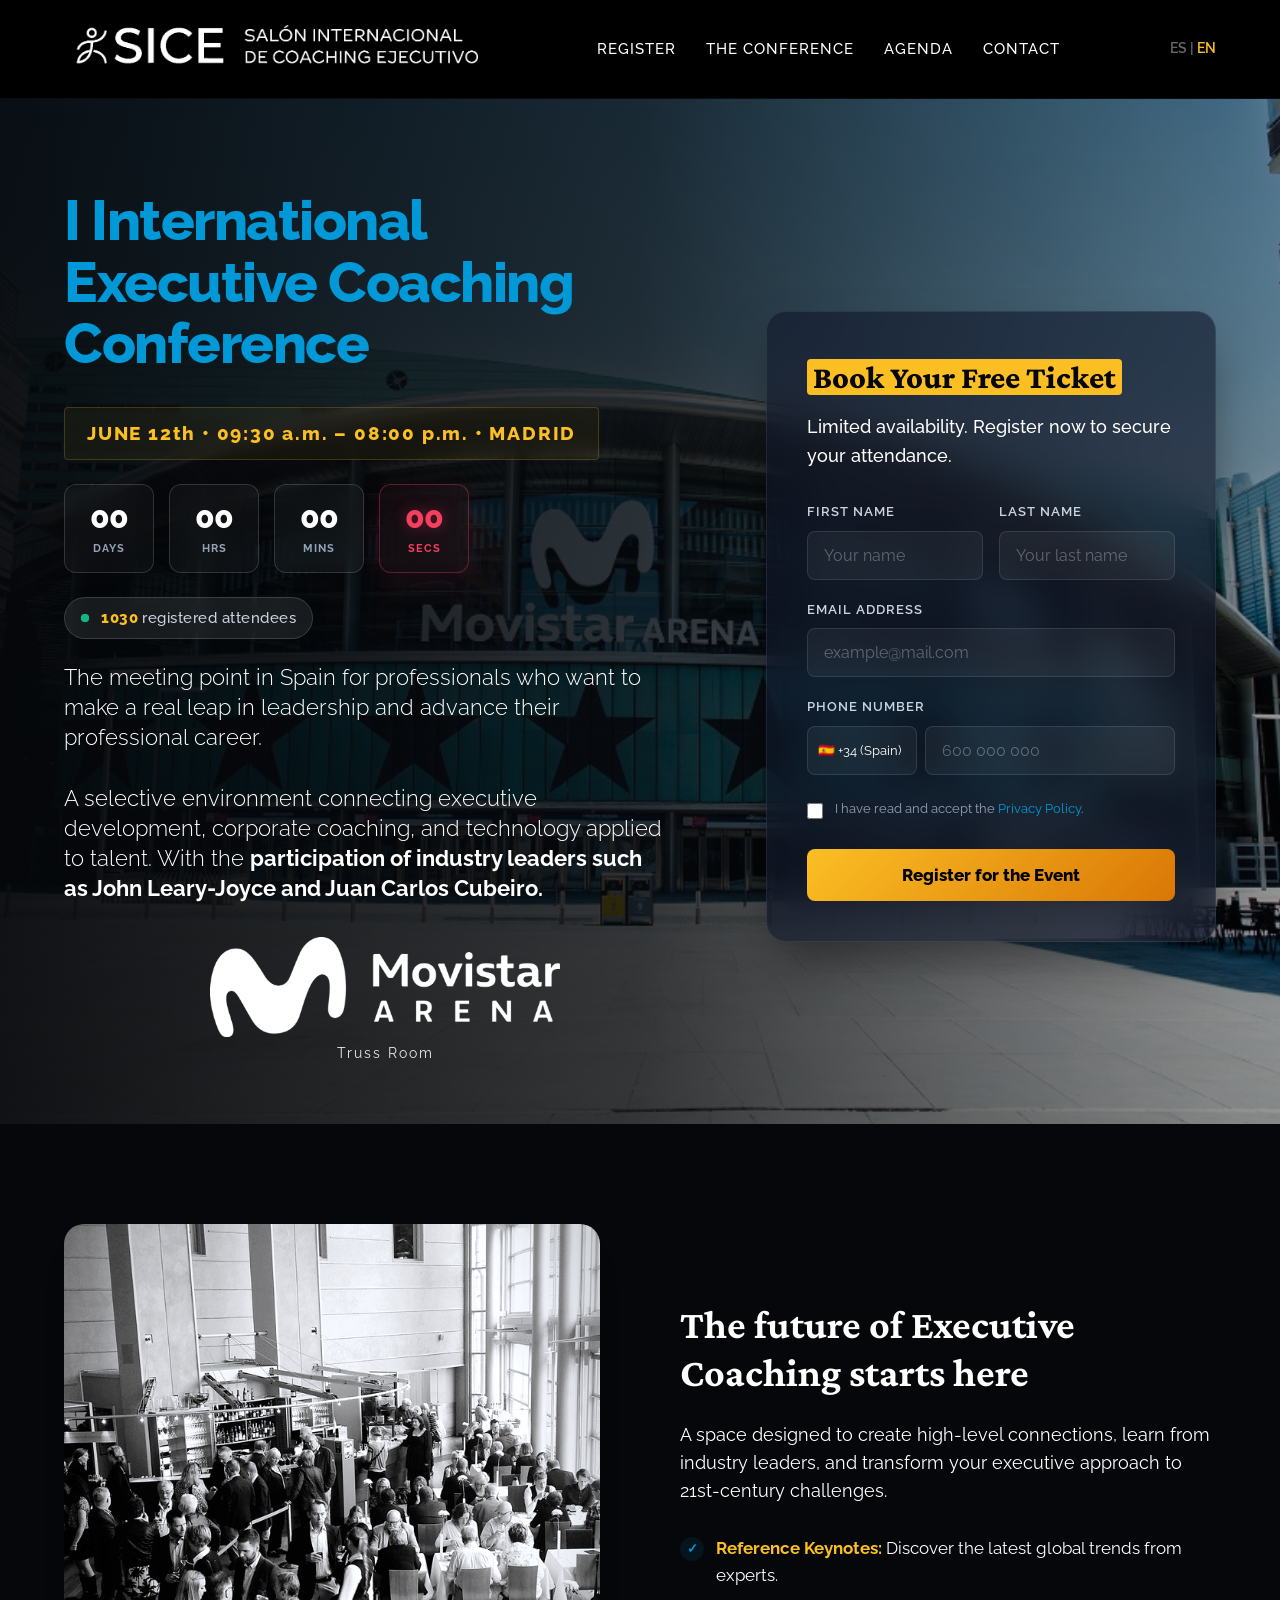
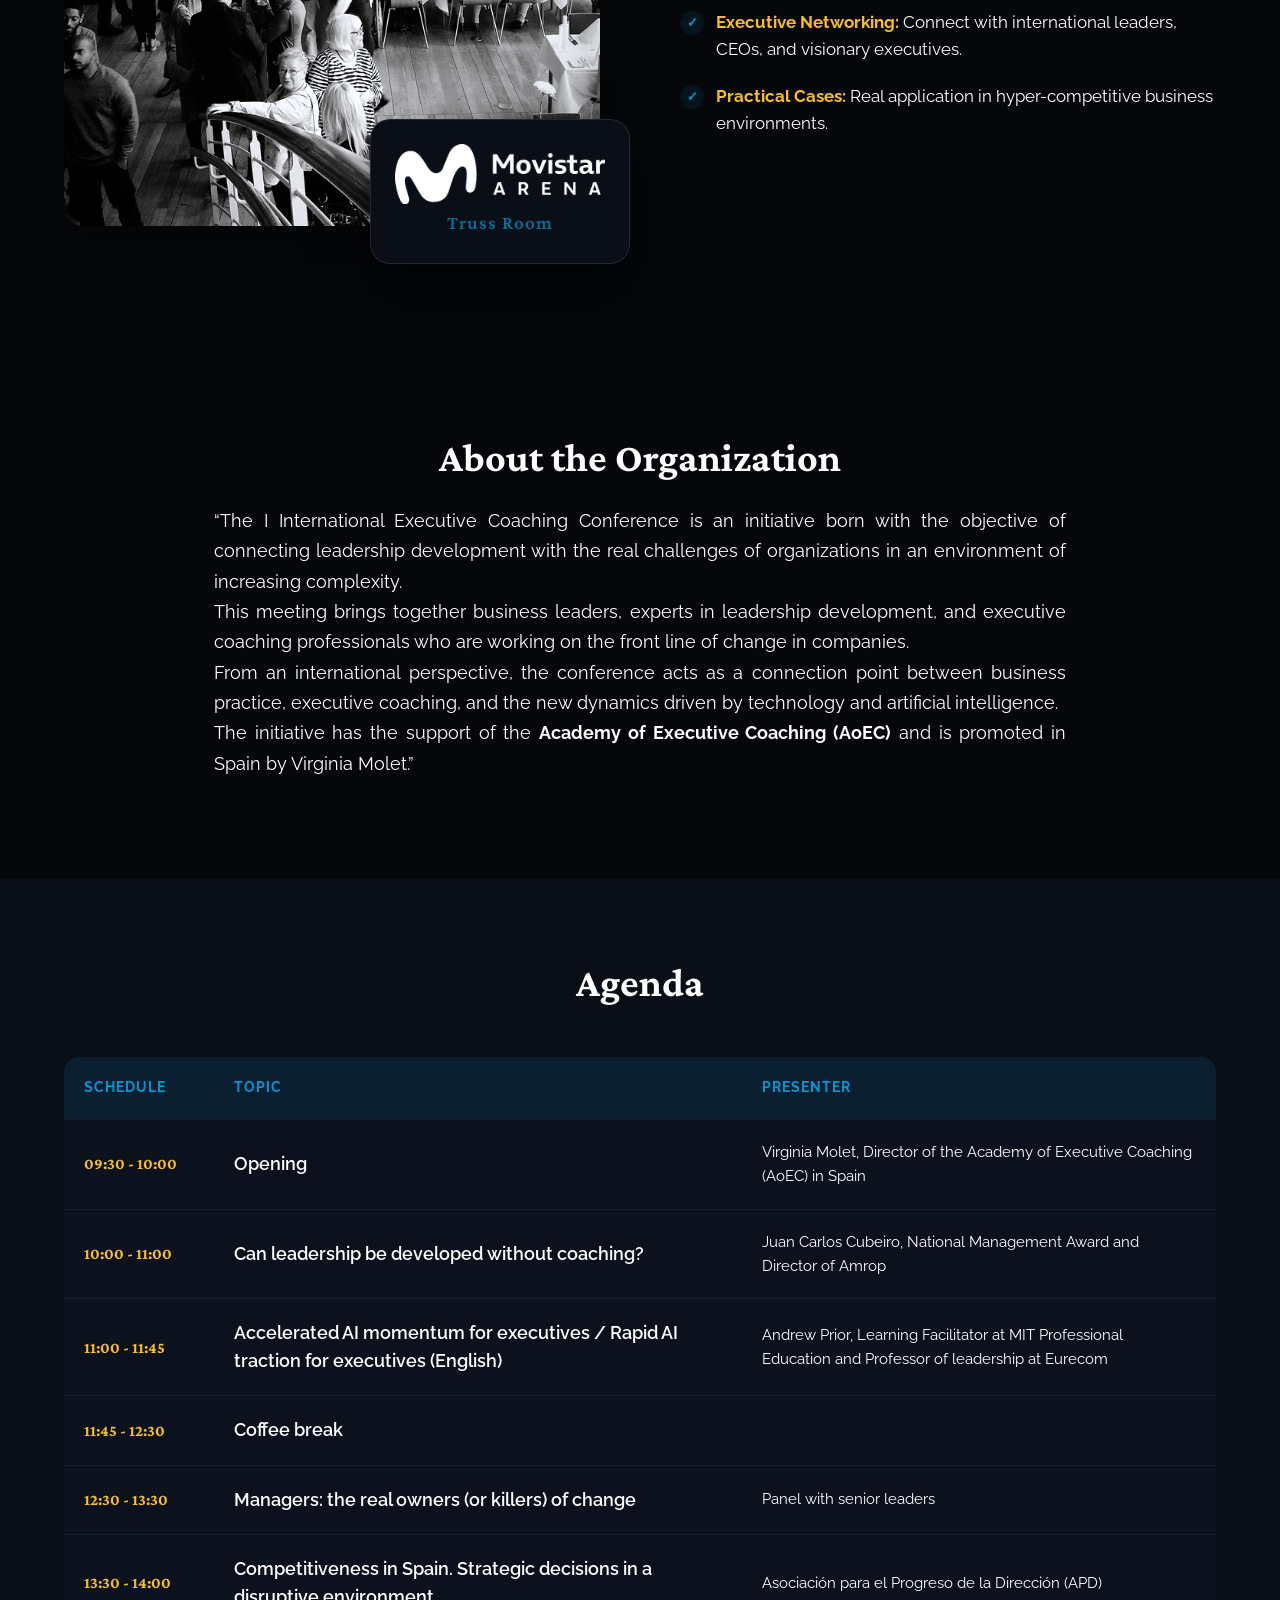
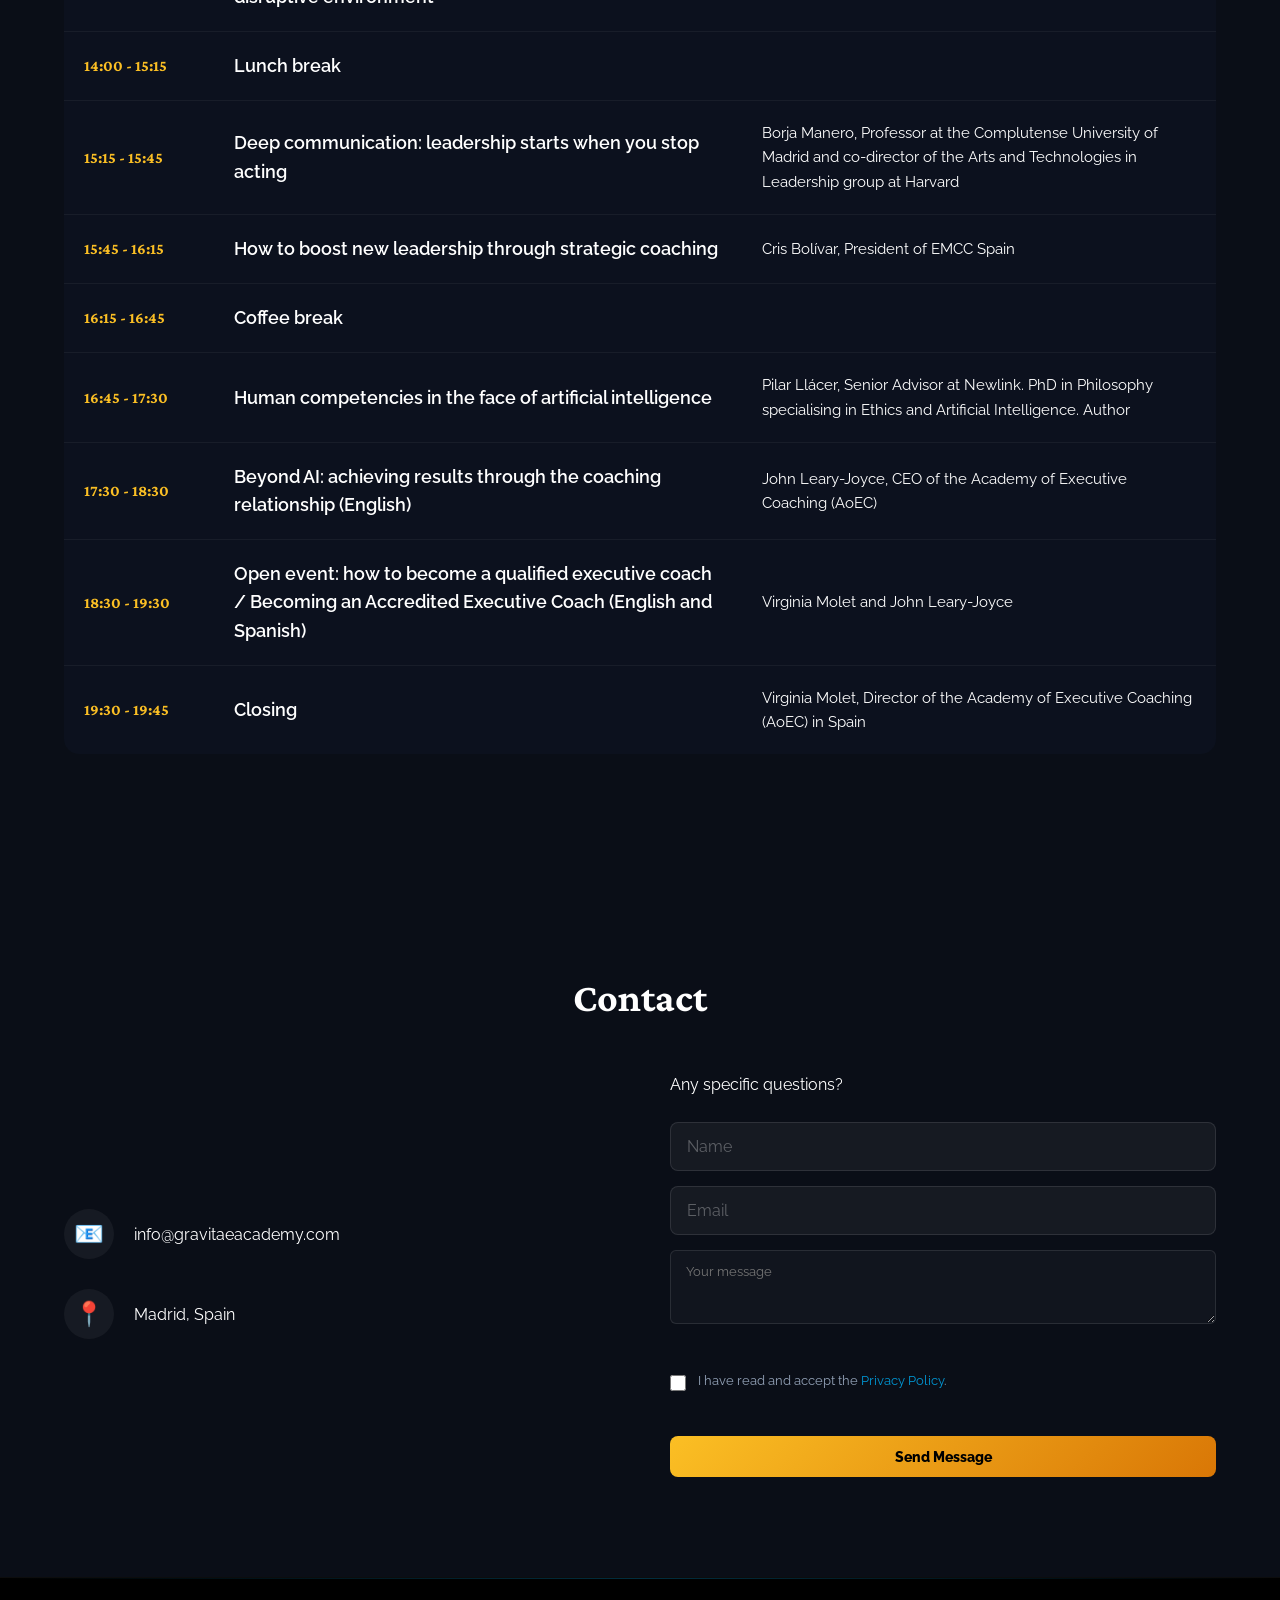
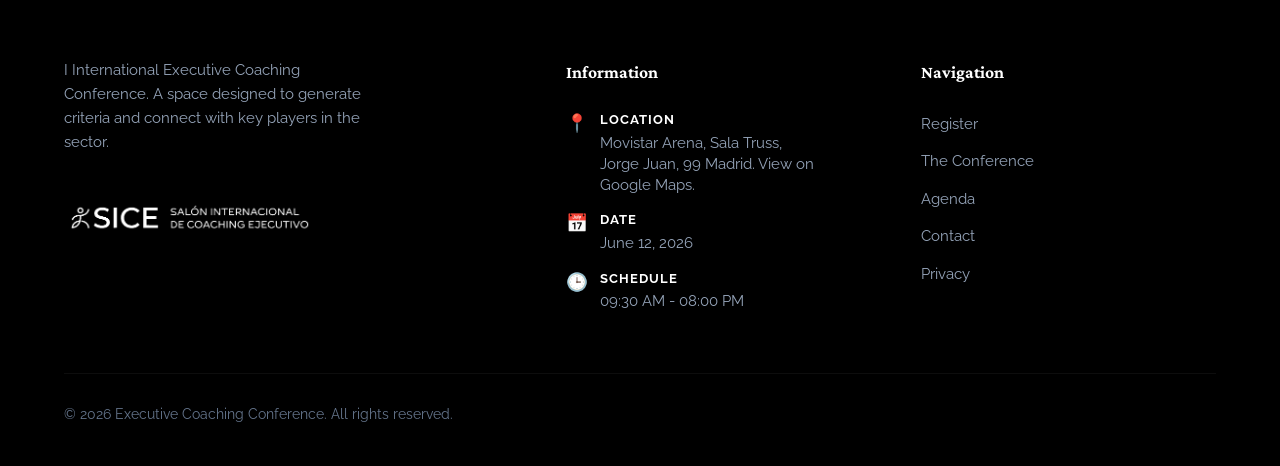
==== en/index.html @ 16bfaffa "feat(agenda-en): actualizar agenda en inglés con nuevos paneles y horarios" ====
<!DOCTYPE html>
<html lang="en">
<head>
    <meta charset="UTF-8">
    <meta name="viewport" content="width=device-width, initial-scale=1.0">
    <title>I International Executive Coaching Conference | June 12th, Madrid</title>
    <meta name="description" content="Register for the I International Executive Coaching Conference this June 12th from 09:30 to 20:00 h at the Movistar Arena in Madrid with experts like John Leary-Joyce and Juan Carlos Cubeiro.">
    <link rel="preconnect" href="https://fonts.googleapis.com">
    <link rel="preconnect" href="https://fonts.gstatic.com" crossorigin>
    <link href="https://fonts.googleapis.com/css2?family=Crimson+Pro:ital,wght@0,300..900;1,300..900&family=Raleway:ital,wght@0,100..900;1,100..900&display=swap" rel="stylesheet">
    <link rel="stylesheet" href="../style.css?v=1.3">
    <link rel="icon" type="image/png" href="../assets/favicon-sice-v2.png">
</head>
<body>
    <header class="navbar">
        <div class="container nav-container">
            <div class="nav-brand"><a href="index.html"><img src="../assets/logo-sice-horizontal-v2.png" alt="SICE Logo" class="nav-logo"></a></div>
            <nav class="nav-menu" id="navMenu">
                <ul>
                    <li><a href="index.html">Register</a></li>
                    <li><a href="the-conference.html">The Conference</a></li>
                    <li><a href="agenda.html">Agenda</a></li>
                    <li><a href="index.html#contacto">Contact</a></li>
                </ul>
            </nav>
            <div class="nav-actions">
                <div class="lang-switcher">
                    <a href="../index.html">ES</a> | <span class="active">EN</span>
                </div>
                <button class="menu-toggle" id="menuToggle">
                    <span></span>
                    <span></span>
                    <span></span>
                </button>
            </div>
        </div>
    </header>

    <main>
        <section class="hero">
            <div class="hero-bg">
                <img src="../assets/movistar-arena-exterior.jpg" alt="Movistar Arena Exterior" class="bg-image">
                <div class="overlay"></div>
            </div>
            
            <div class="container hero-content">
                <div class="hero-text">
                    <h1 class="main-title">I International<br>Executive Coaching<br>Conference</h1>
                    <span class="date-badge">JUNE 12th • 09:30 a.m. – 08:00 p.m. • MADRID</span>
                    <div class="countdown-container">
                        <div class="countdown-card">
                            <span class="countdown-number" id="countdown-days">00</span>
                            <span class="countdown-label">DAYS</span>
                        </div>
                        <div class="countdown-card">
                            <span class="countdown-number" id="countdown-hours">00</span>
                            <span class="countdown-label">HRS</span>
                        </div>
                        <div class="countdown-card">
                            <span class="countdown-number" id="countdown-mins">00</span>
                            <span class="countdown-label">MINS</span>
                        </div>
                        <div class="countdown-card active-card">
                            <span class="countdown-number" id="countdown-secs">00</span>
                            <span class="countdown-label">SECS</span>
                        </div>
                    </div>
                    <div class="counter-badge">
                        <span class="pulse-dot"></span>
                        <span id="registered-counter">560</span> registered attendees
                    </div>
                    <p class="subtitle text-white-force">The meeting point in Spain for professionals who want to make a real leap in leadership and advance their professional career.<br><br>A selective environment connecting executive development, corporate coaching, and technology applied to talent. With the <strong>participation of industry leaders such as John Leary-Joyce and Juan Carlos Cubeiro.</strong></p>
                    <div class="brand-group">
                        <img src="../assets/logo-movistar-arena.png" alt="Movistar Arena Madrid" class="hero-brand-logo">
                        <span class="venue-name">Truss Room</span>
                    </div>
                </div>

                <div class="form-wrapper" id="registro">
                    <div class="glass-card">
                        <h2><span class="highlight-yellow">Book Your Free Ticket</span></h2>
                        <p>Limited availability. Register now to secure your attendance.</p>
                        
                        <form id="inscription-form" class="event-form">
                            <div class="form-row">
                                <div class="form-group">
                                    <label for="nombre">First Name</label>
                                    <input type="text" id="nombre" name="nombre" required placeholder="Your name">
                                </div>
                                <div class="form-group">
                                    <label for="apellido">Last Name</label>
                                    <input type="text" id="apellido" name="apellido" required placeholder="Your last name">
                                </div>
                            </div>
                            
                            <div class="form-group">
                                <label for="email">Email Address</label>
                                <input type="email" id="email" name="email" required placeholder="example@mail.com">
                            </div>

                            <div class="form-group">
                                <label for="telefono">Phone Number</label>
                                <div class="phone-input">
                                    <select id="codigo-pais" name="codigo-pais" class="country-code">
                                        <option value="+34">🇪🇸 +34 (Spain)</option>
                                        <option value="+1">🇺🇸 +1 (USA/Canada)</option>
                                        <option value="+44">🇬🇧 +44 (UK)</option>
                                        <option value="+1">🌍 Other</option>
                                    </select>
                                    <input type="tel" id="telefono" name="telefono" required placeholder="600 000 000">
                                </div>
                            </div>

                            <div class="form-group checkbox-group">
                                <input type="checkbox" id="legal" name="legal" required>
                                <label for="legal" class="legal-text">I have read and accept the <a href="privacy-policy.html" target="_blank">Privacy Policy</a>.</label>
                            </div>

                            <button type="submit" class="submit-btn" id="submitBtn">
                                <span>Register for the Event</span>
                                <div class="spinner hidden"></div>
                            </button>
                            <div class="success-msg hidden" id="successMsg">Thank you for registering! We will contact you soon with your access details.</div>
                        </form>
                    </div>
                </div>
            </div>
        </section>


        <section class="about-section">
            <div class="container about-grid">
                <div class="about-image">
                    <img src="../assets/indoor-networking-v2.jpg" alt="Coaching Networking" class="img-fluid rounded-shadow">
                    <div class="floating-badge">
                        <img src="../assets/logo-movistar-arena.png" alt="Movistar Arena" class="m-logo">
                        <span class="badge-subtitle">Truss Room</span>
                    </div>
                </div>
                <div class="about-text">
                    <h2 class="section-title">The future of Executive Coaching starts here</h2>
                    <p class="text-white-force">A space designed to create high-level connections, learn from industry leaders, and transform your executive approach to 21st-century challenges.</p>
                    <ul class="feature-list">
                        <li><strong>Reference Keynotes:</strong> Discover the latest global trends from experts.</li>
                        <li><strong>Executive Networking:</strong> Connect with international leaders, CEOs, and visionary executives.</li>
                        <li><strong>Practical Cases:</strong> Real application in hyper-competitive business environments.</li>
                    </ul>
                </div>
            </div>
        </section>

        <!-- Section: Organizer -->
        <section id="organiza" class="organiza-section">
            <div class="container organiza-single">
                <div class="organiza-text">
                    <h2 class="section-title">About the Organization</h2>
                    <p class="text-white-force">“The I International Executive Coaching Conference is an initiative born with the objective of connecting leadership development with the real challenges of organizations in an environment of increasing complexity.</p>
                    <p class="text-white-force">This meeting brings together business leaders, experts in leadership development, and executive coaching professionals who are working on the front line of change in companies.</p>
                    <p class="text-white-force">From an international perspective, the conference acts as a connection point between business practice, executive coaching, and the new dynamics driven by technology and artificial intelligence.</p>
                    <p class="text-white-force">The initiative has the support of the <strong>Academy of Executive Coaching (AoEC)</strong> and is promoted in Spain by Virginia Molet.”</p>
                </div>
            </div>
        </section>

        <!-- Section: Agenda -->
        <section class="schedule-section" id="provisional-agenda">
            <div class="container">
                <h2 class="section-title text-center">Agenda</h2>
                
                <div class="schedule-table-container">
                    <table class="schedule-table">
                        <thead>
                            <tr>
                                <th>Schedule</th>
                                <th>Topic</th>
                                <th>Presenter</th>
                            </tr>
                        </thead>
                        <tbody>
                            <tr>
                                <td class="time-cell">09:30 - 10:00</td>
                                <td class="topic-cell">Opening</td>
                                <td class="presenter-cell">Virginia Molet, Director of the Academy of Executive Coaching (AoEC) in Spain</td>
                            </tr>
                            <tr>
                                <td class="time-cell">10:00 - 11:00</td>
                                <td class="topic-cell">Can leadership be developed without coaching?</td>
                                <td class="presenter-cell">Juan Carlos Cubeiro, National Management Award and Director of Amrop</td>
                            </tr>
                            <tr>
                                <td class="time-cell">11:00 - 11:45</td>
                                <td class="topic-cell">Accelerated AI momentum for executives / Rapid AI traction for executives (English)</td>
                                <td class="presenter-cell">Andrew Prior, Learning Facilitator at MIT Professional Education and Professor of leadership at Eurecom</td>
                            </tr>
                            <tr>
                                <td class="time-cell">11:45 - 12:30</td>
                                <td class="topic-cell">Coffee break</td>
                                <td class="presenter-cell"></td>
                            </tr>
                            <tr>
                                <td class="time-cell">12:30 - 13:30</td>
                                <td class="topic-cell">Managers: the real owners (or killers) of change</td>
                                <td class="presenter-cell">Panel with senior leaders</td>
                            </tr>
                            <tr>
                                <td class="time-cell">13:30 - 14:00</td>
                                <td class="topic-cell">Competitiveness in Spain. Strategic decisions in a disruptive environment</td>
                                <td class="presenter-cell">Asociación para el Progreso de la Dirección (APD)</td>
                            </tr>
                            <tr>
                                <td class="time-cell">14:00 - 15:15</td>
                                <td class="topic-cell">Lunch break</td>
                                <td class="presenter-cell"></td>
                            </tr>
                            <tr>
                                <td class="time-cell">15:15 - 15:45</td>
                                <td class="topic-cell">Deep communication: leadership starts when you stop acting</td>
                                <td class="presenter-cell">Borja Manero, Professor at the Complutense University of Madrid and co-director of the Arts and Technologies in Leadership group at Harvard</td>
                            </tr>
                            <tr>
                                <td class="time-cell">15:45 - 16:15</td>
                                <td class="topic-cell">How to boost new leadership through strategic coaching</td>
                                <td class="presenter-cell">Cris Bolívar, President of EMCC Spain</td>
                            </tr>
                            <tr>
                                <td class="time-cell">16:15 - 16:45</td>
                                <td class="topic-cell">Coffee break</td>
                                <td class="presenter-cell"></td>
                            </tr>
                            <tr>
                                <td class="time-cell">16:45 - 17:30</td>
                                <td class="topic-cell">Human competencies in the face of artificial intelligence</td>
                                <td class="presenter-cell">Pilar Llácer, Senior Advisor at Newlink. PhD in Philosophy specialising in Ethics and Artificial Intelligence. Author</td>
                            </tr>
                            <tr>
                                <td class="time-cell">17:30 - 18:30</td>
                                <td class="topic-cell">Beyond AI: achieving results through the coaching relationship (English)</td>
                                <td class="presenter-cell">John Leary-Joyce, CEO of the Academy of Executive Coaching (AoEC)</td>
                            </tr>
                            <tr>
                                <td class="time-cell">18:30 - 19:30</td>
                                <td class="topic-cell">Open event: how to become a qualified executive coach / Becoming an Accredited Executive Coach (English and Spanish)</td>
                                <td class="presenter-cell">Virginia Molet and John Leary-Joyce</td>
                            </tr>
                            <tr>
                                <td class="time-cell">19:30 - 19:45</td>
                                <td class="topic-cell">Closing</td>
                                <td class="presenter-cell">Virginia Molet, Director of the Academy of Executive Coaching (AoEC) in Spain</td>
                            </tr>
                        </tbody>
                    </table>
                </div>
            </div>
        </section>

        <!-- Section: Contact -->
        <section id="contacto" class="contacto-section">
            <div class="container">
                <h2 class="section-title text-center">Contact</h2>
                <div class="contacto-grid">
                    <div class="contacto-info">
                        <div class="info-item">
                            <span class="icon">📧</span>
                            <p>info@gravitaeacademy.com</p>
                        </div>
                        <div class="info-item">
                            <span class="icon">📍</span>
                            <p>Madrid, Spain</p>
                        </div>
                    </div>
                    <div class="contacto-form-mini">
                        <p class="text-sm opacity-70 mb-6">Any specific questions?</p>
                        <form class="mini-form" id="contact-form">
                            <input type="text" name="nombre" placeholder="Name" required>
                            <input type="email" name="email" placeholder="Email" required>
                            <textarea name="mensaje" placeholder="Your message" rows="3" required></textarea>
                            <div class="form-group checkbox-group">
                                <input type="checkbox" id="legal-contacto-en" name="legal" required>
                                <label for="legal-contacto-en" class="legal-text">I have read and accept the <a href="privacy-policy.html" target="_blank">Privacy Policy</a>.</label>
                            </div>
                            <button type="submit" class="submit-btn small" id="contactSubmitBtn">
                                <span>Send Message</span>
                                <div class="spinner hidden"></div>
                            </button>
                            <p id="contactSuccess" class="success-message hidden">Message sent</p>
                        </form>
                    </div>
                </div>
            </div>
        </section>
    </main>

    <footer>
        <div class="container">
            <div class="footer-grid">
                <div class="footer-brand-col">
                    <p>I International Executive Coaching Conference. A space designed to generate criteria and connect with key players in the sector.</p>
                    <img src="../assets/logo-sice-horizontal-v2.png" alt="SICE Logo" class="footer-logo">
                </div>
                <div class="footer-info-col">
                    <h4 class="footer-col-title">Information</h4>
                    <ul class="footer-info-list">
                        <li class="footer-info-item">
                            <span class="icon">📍</span>
                            <div>
                                <strong>Location</strong>
                                <a href="https://maps.app.goo.gl/J7cBUpPkDtHW1ZrYA" target="_blank">Movistar Arena, Sala Truss,<br>Jorge Juan, 99 Madrid. View on Google Maps.</a>
                            </div>
                        </li>
                        <li class="footer-info-item">
                            <span class="icon">📅</span>
                            <div>
                                <strong>Date</strong>
                                <span>June 12, 2026</span>
                            </div>
                        </li>
                        <li class="footer-info-item">
                            <span class="icon">🕒</span>
                            <div>
                                <strong>Schedule</strong>
                                <span>09:30 AM - 08:00 PM</span>
                            </div>
                        </li>
                    </ul>
                </div>
                <div class="footer-nav-col">
                    <h4 class="footer-col-title">Navigation</h4>
                    <ul class="footer-nav-list">
                        <li><a href="index.html">Register</a></li>
                        <li><a href="the-conference.html">The Conference</a></li>
                        <li><a href="agenda.html">Agenda</a></li>
                        <li><a href="index.html#contacto">Contact</a></li>
                        <li><a href="privacy-policy.html">Privacy</a></li>
                    </ul>
                </div>
            </div>
            <div class="footer-divider"></div>
            <div class="footer-bottom">
                <p>&copy; 2026 Executive Coaching Conference. All rights reserved.</p>
            </div>
        </div>
    </footer>

    <a href="#inscription-form" class="floating-cta" id="floatingCta">Register for the Event</a>

    <script src="../script-v2.js"></script>
</body>
</html>
---- style.css ----
:root {
    --color-primary: #0098d6;
    --color-primary-dark: #0077a9;
    --color-accent-yellow: #fbbf24;
    --color-accent-yellow-dark: #d97706;
    --color-dark: #0a0e17;        /* Very dark blue/black */
    --color-darker: #05070a;
    --color-text: #ffffff;
    --color-white: #ffffff;
    
    --font-heading: 'Crimson Pro', serif;
    --font-body: 'Raleway', sans-serif;
    
    --transition: all 0.3s cubic-bezier(0.25, 0.8, 0.25, 1);
}

html {
    scroll-behavior: smooth;
}

* {
    margin: 0;
    padding: 0;
    box-sizing: border-box;
}

html, body {
    overflow-x: hidden;
    width: 100%;
}

.subtitle strong {
    font-weight: 700;
    color: var(--color-white);
}

body {
    font-family: var(--font-body);
    background-color: var(--color-darker);
    color: var(--color-text);
    line-height: 1.6;
    padding-top: 90px; /* Offset the fixed header on desktop */
}

.container {
    max-width: 1200px;
    margin: 0 auto;
    padding: 0 24px;
}

/* Header & Navigation */
.navbar {
    position: fixed;
    top: 0;
    left: 0;
    width: 100%;
    padding: 15px 0;
    z-index: 1000;
    background: #000000;
    backdrop-filter: blur(15px);
    -webkit-backdrop-filter: blur(15px);
    border-bottom: 1px solid rgba(255, 255, 255, 0.05);
    transition: var(--transition);
}

.nav-container {
    display: flex;
    justify-content: space-between;
    align-items: center;
}

.nav-brand {
    display: block;
}

.nav-brand .nav-logo {
    height: 60px;
    max-width: 100%;
    width: auto;
    object-fit: contain;
}

.nav-menu ul {
    display: flex;
    list-style: none;
    gap: 30px;
}

.nav-menu ul li a {
    color: var(--color-text);
    text-decoration: none;
    font-size: 0.95rem;
    font-weight: 500;
    text-transform: uppercase;
    letter-spacing: 1px;
    transition: var(--transition);
}

.nav-menu ul li a:hover {
    color: var(--color-primary);
}

.nav-actions {
    display: flex;
    align-items: center;
    gap: 20px;
}

.lang-switcher {
    font-size: 0.85rem;
    font-weight: 600;
    color: rgba(255, 255, 255, 0.4);
}

.lang-switcher a {
    color: inherit;
    text-decoration: none;
    transition: var(--transition);
}

.lang-switcher a:hover {
    color: var(--color-white);
}

.lang-switcher .active {
    color: var(--color-accent-yellow);
}

.menu-toggle {
    display: none;
    flex-direction: column;
    gap: 6px;
    background: none;
    border: none;
    cursor: pointer;
    padding: 5px;
}

.menu-toggle span {
    display: block;
    width: 25px;
    height: 2px;
    background: var(--color-white);
    transition: var(--transition);
}

/* Sections Global */
.text-center { text-align: center; }

/* Agenda Section */
.agenda-section {
    padding: 100px 0;
    background: var(--color-dark);
}

.agenda-timeline {
    max-width: 800px;
    margin: 60px auto 0;
    position: relative;
}

.timeline-item {
    display: flex;
    gap: 40px;
    margin-bottom: 40px;
    position: relative;
}

.timeline-item::before {
    content: '';
    position: absolute;
    left: 55px;
    top: 30px;
    bottom: -40px;
    width: 1px;
    background: rgba(255, 255, 255, 0.1);
}

.timeline-item:last-child::before { display: none; }

.timeline-item .time {
    font-family: var(--font-heading);
    font-size: 1.5rem;
    font-weight: 700;
    color: var(--color-primary);
    min-width: 60px;
}

.timeline-item .content h3 {
    font-size: 1.25rem;
    color: var(--color-white);
    margin-bottom: 8px;
}

.timeline-item .content p {
    color: var(--color-gray);
    font-size: 1rem;
}

/* Organiza Section */
.organiza-section {
    padding: 100px 0;
    background: var(--color-darker);
}

.organiza-grid {
    display: grid;
    grid-template-columns: 1fr 1fr;
    gap: 80px;
    align-items: center;
}

.organiza-single {
    max-width: 900px;
    margin: 0 auto;
    text-align: center;
}

.organiza-single .organiza-text p {
    text-align: justify;
    text-justify: inter-word;
    margin-left: auto;
    margin-right: auto;
    font-size: 1.15rem;
    line-height: 1.65;
}

.organiza-visual {
    display: flex;
    justify-content: center;
}

.glass-card.mini {
    padding: 30px;
    text-align: center;
    border-color: rgba(251, 191, 36, 0.2);
}

/* Contacto Section */
.contacto-section {
    padding: 100px 0;
    background: var(--color-dark);
}

.contacto-grid {
    display: grid;
    grid-template-columns: 1fr 1fr;
    gap: 60px;
    margin-top: 50px;
}

.contacto-info {
    display: flex;
    flex-direction: column;
    gap: 30px;
    justify-content: center;
}

.info-item {
    display: flex;
    align-items: center;
    gap: 20px;
}

.info-item .icon {
    font-size: 1.5rem;
    width: 50px;
    height: 50px;
    background: rgba(255, 255, 255, 0.05);
    display: flex;
    align-items: center;
    justify-content: center;
    border-radius: 50%;
}

.mini-form input, .mini-form textarea {
    width: 100%;
    background: rgba(255, 255, 255, 0.03);
    border: 1px solid rgba(255, 255, 255, 0.1);
    color: white;
    padding: 12px 15px;
    border-radius: 6px;
    margin-bottom: 15px;
    font-family: var(--font-body);
}

.submit-btn.small {
    padding: 12px 25px;
    font-size: 0.9rem;
}

/* Utilities */
.mb-6 { margin-bottom: 24px; }
.mb-8 { margin-bottom: 32px; }
.highlight-yellow {
    background: var(--color-accent-yellow);
    color: var(--color-darker);
    padding: 0 6px;
    border-radius: 4px;
    font-weight: 800;
}


/* Responsive Menu */
@media (max-width: 992px) {
    .navbar {
        position: fixed;
        top: 0;
        left: 0;
        width: 100%;
    }

    body {
        padding-top: 75px;
    }

    .nav-menu {
        position: fixed;
        top: 65px;
        left: 0;
        width: 100%;
        background: var(--color-darker);
        padding: 40px;
        transform: translateY(-150%);
        transition: transform 0.4s ease;
        z-index: 999;
        border-bottom: 1px solid rgba(255, 255, 255, 0.1);
    }

    .nav-menu.active {
        transform: translateY(0);
    }

    .nav-menu ul {
        flex-direction: column;
        align-items: center;
        gap: 25px;
    }

    .menu-toggle {
        display: flex;
    }

    .organiza-grid, .contacto-grid {
        grid-template-columns: 1fr;
        gap: 40px;
    }
}

/* Hero Section */
.hero {
    position: relative;
    min-height: 100vh;
    display: flex;
    align-items: center;
    padding-top: 100px;
    padding-bottom: 60px;
}

.hero-bg {
    position: absolute;
    top: 0;
    left: 0;
    width: 100%;
    height: 100%;
    z-index: 0;
    overflow: hidden;
}

.bg-image {
    width: 100%;
    height: 100%;
    object-fit: cover;
    object-position: center;
    transform: scale(1.05);
    animation: slowZoom 20s infinite alternate;
}

.overlay {
    position: absolute;
    top: 0;
    left: 0;
    width: 100%;
    height: 100%;
    background: linear-gradient(to right, rgba(5, 7, 10, 0.95) 0%, rgba(5, 7, 10, 0.8) 50%, rgba(5, 7, 10, 0.4) 100%);
}

@keyframes slowZoom {
    0% { transform: scale(1.05); }
    100% { transform: scale(1.1); }
}

.hero-content {
    position: relative;
    z-index: 10;
    display: grid;
    grid-template-columns: 1fr 450px;
    gap: 60px;
    align-items: center;
    width: 100%;
}

.date-badge {
    display: flex;
    width: fit-content;
    align-items: center;
    padding: 10px 22px;
    background: rgba(251, 191, 36, 0.05);
    border: 1px solid rgba(251, 191, 36, 0.2);
    color: var(--color-accent-yellow);
    border-radius: 4px;
    font-size: 1.2rem;
    font-weight: 800;
    letter-spacing: 1.8px;
    margin-top: 8px; 
    margin-bottom: 24px;
    backdrop-filter: blur(8px);
    -webkit-backdrop-filter: blur(8px);
    transition: var(--transition);
}

.date-badge:hover {
    background: rgba(251, 191, 36, 0.1);
    border-color: var(--color-accent-yellow);
}

.counter-badge {
    display: flex;
    width: fit-content;
    align-items: center;
    padding: 8px 16px;
    background: rgba(255, 255, 255, 0.08);
    border: 1px solid rgba(255, 255, 255, 0.15);
    color: #cbd5e1; /* High contrast text */
    border-radius: 50px;
    font-size: 0.95rem;
    font-weight: 500;
    margin-bottom: 24px;
    letter-spacing: 0.5px;
    box-shadow: 0 4px 15px rgba(0, 0, 0, 0.2);
    backdrop-filter: blur(10px);
    -webkit-backdrop-filter: blur(10px);
    transition: var(--transition);
}

.counter-badge:hover {
    background: rgba(255, 255, 255, 0.12);
    border-color: rgba(255, 255, 255, 0.25);
    transform: translateY(-1px);
}

.counter-badge #registered-counter {
    color: var(--color-accent-yellow);
    font-weight: 800;
    margin-right: 4px;
    margin-left: 4px;
}

.pulse-dot {
    width: 8px;
    height: 8px;
    background-color: #10b981; /* emerald green */
    border-radius: 50%;
    margin-right: 8px;
    position: relative;
    display: inline-block;
}

.pulse-dot::after {
    content: '';
    position: absolute;
    width: 100%;
    height: 100%;
    background-color: #10b981;
    border-radius: 50%;
    top: 0;
    left: 0;
    animation: pulse 2s infinite ease-in-out;
}

@keyframes pulse {
    0% {
        transform: scale(1);
        opacity: 1;
    }
    100% {
        transform: scale(2.5);
        opacity: 0;
    }
}

/* Fallback image if main title isn't used */
.main-title {
    display: block;
    font-family: var(--font-body);
    font-weight: 800;
    font-size: clamp(2.5rem, 7vw, 3.5rem);
    color: var(--color-primary);
    line-height: 1.1;
    margin-bottom: 32px;
    letter-spacing: -1.5px;
    text-transform: none;
}
.text-logo-img {
    display: block;
    filter: drop-shadow(0 4px 6px rgba(0,0,0,0.5));
    margin-bottom: 8px; /* Reduced to bring date closer */
    max-width: 650px; /* Increased from 450px for more impact */
    width: 100%;
}

.subtitle {
    font-size: 1.35rem;
    color: #ffffff;
    max-width: 600px; /* Increased from 500px to allow more text per line */
    margin-bottom: 32px;
    font-weight: 300;
    line-height: 1.4;
}

.hero-brand-logo {
    height: 100px;
    width: auto;
    max-width: 100%;
    filter: brightness(0) invert(1);
    display: block;
    transition: var(--transition);
}

.hero-brand-logo:hover {
    filter: brightness(0) invert(1) opacity(1);
}

.brand-group, .footer-brand-group {
    display: flex;
    flex-direction: column;
    align-items: center;
    gap: 4px;
}

.venue-name {
    font-size: 0.9rem;
    font-weight: 400;
    color: var(--color-white);
    letter-spacing: 2px;
    opacity: 0.9;
}

.venue-name.small {
    font-size: 0.8rem;
    opacity: 0.6;
    letter-spacing: 3px;
}

/* Glassmorphism Form */
.glass-card {
    background: rgba(15, 23, 42, 0.6);
    backdrop-filter: blur(20px);
    -webkit-backdrop-filter: blur(20px);
    border: 1px solid rgba(255, 255, 255, 0.08);
    border-radius: 20px;
    padding: 40px;
    box-shadow: 0 25px 50px -12px rgba(0, 0, 0, 0.5);
    position: relative;
    overflow: hidden;
}

.glass-card::before {
    content: '';
    position: absolute;
    top: 0;
    left: 0;
    width: 60%;
    height: 3px;
    background: linear-gradient(90deg, transparent, var(--color-accent-yellow), transparent);
    transform: translateX(-100%);
    animation: shimmer 3s infinite;
}

@keyframes shimmer {
    100% { transform: translateX(200%); }
}

.glass-card h2 {
    font-family: var(--font-heading);
    font-size: 2rem;
    color: var(--color-white);
    margin-bottom: 8px;
}

.glass-card p {
    font-size: 1.15rem; /* Increased significantly from 0.9rem */
    color: var(--color-white); /* Brighter for contrast */
    margin-bottom: 32px;
    font-weight: 500;
}

/* Floating CTA */
.floating-cta {
    position: fixed;
    bottom: 24px;
    left: 50%;
    transform: translateX(-50%) translateY(100px);
    background: linear-gradient(135deg, var(--color-accent-yellow), var(--color-accent-yellow-dark));
    color: #000;
    text-decoration: none;
    padding: 16px 32px;
    border-radius: 100px;
    font-weight: 800;
    font-size: 1.1rem;
    box-shadow: 0 15px 30px rgba(217, 119, 6, 0.4);
    z-index: 1000;
    transition: all 0.4s cubic-bezier(0.175, 0.885, 0.32, 1.275);
    white-space: nowrap;
    opacity: 0;
    pointer-events: none;
    text-align: center;
}

.floating-cta.active {
    transform: translateX(-50%) translateY(0);
    opacity: 1;
    pointer-events: auto;
}

.floating-cta:hover {
    transform: translateX(-50%) translateY(-5px);
    box-shadow: 0 20px 40px rgba(0, 152, 214, 0.5);
    filter: brightness(1.1);
}

@media (max-width: 576px) {
    body {
        padding-top: 65px;
    }

    .floating-cta {
        bottom: 0;
        left: 0;
        width: 100%;
        transform: translateY(100px);
        border-radius: 0;
        padding: 20px;
    }
    .floating-cta.active {
        transform: translateY(0);
    }
}

.form-group {
    margin-bottom: 20px;
}

.form-row {
    display: grid;
    grid-template-columns: 1fr 1fr;
    gap: 16px;
}

label {
    display: block;
    font-size: 0.8rem;
    text-transform: uppercase;
    letter-spacing: 1px;
    color: #cbd5e1;
    margin-bottom: 8px;
    font-weight: 600;
}

input[type="text"],
input[type="email"],
input[type="tel"] {
    width: 100%;
    background: rgba(255, 255, 255, 0.05);
    border: 1px solid rgba(255, 255, 255, 0.1);
    color: white;
    padding: 14px 16px;
    border-radius: 8px;
    font-family: var(--font-body);
    font-size: 1rem;
    transition: var(--transition);
}

input:focus, select:focus {
    outline: none;
    border-color: var(--color-primary);
    background: rgba(255, 255, 255, 0.1);
    box-shadow: 0 0 0 3px rgba(0, 152, 214, 0.2);
}

input::placeholder {
    color: rgba(255, 255, 255, 0.3);
}

.success-message {
    color: #10b981;
    font-size: 0.9rem;
    margin-top: 15px;
    font-weight: 600;
    text-align: center;
    padding: 10px;
    background: rgba(16, 185, 129, 0.1);
    border-radius: 8px;
    border: 1px solid rgba(16, 185, 129, 0.2);
}

.hidden {
    display: none !important;
}

.phone-input {
    display: flex;
    gap: 8px;
    width: 100%;
}

.phone-input input[type="tel"] {
    flex: 1;
    min-width: 0;
}

.country-code {
    width: 110px;
    background: rgba(255, 255, 255, 0.05);
    border: 1px solid rgba(255, 255, 255, 0.1);
    color: white;
    padding: 14px 10px;
    border-radius: 8px;
    font-family: var(--font-body);
    appearance: none;
    cursor: pointer;
}
.country-code option {
    background: var(--color-dark);
    color: white;
}

.checkbox-group {
    display: flex;
    align-items: flex-start;
    gap: 12px;
    margin-top: 24px;
    margin-bottom: 30px;
}

.checkbox-group input {
    margin-top: 4px;
    accent-color: var(--color-primary);
    width: 16px;
    height: 16px;
    cursor: pointer;
}

.legal-text {
    font-size: 0.8rem;
    text-transform: none;
    letter-spacing: normal;
    font-weight: 400;
    color: #94a3b8;
    margin: 0;
}

.legal-text a {
    color: var(--color-primary);
    text-decoration: none;
}
.legal-text a:hover {
    text-decoration: underline;
}

.submit-btn {
    width: 100%;
    background: linear-gradient(135deg, var(--color-accent-yellow), var(--color-accent-yellow-dark));
    color: #000;
    border: none;
    padding: 16px;
    border-radius: 8px;
    font-family: var(--font-body);
    font-size: 1.05rem;
    font-weight: 800;
    cursor: pointer;
    transition: var(--transition);
    position: relative;
    overflow: hidden;
    display: flex;
    justify-content: center;
    align-items: center;
}

.submit-btn:hover {
    transform: translateY(-2px);
    box-shadow: 0 10px 20px rgba(0, 152, 214, 0.3);
}

.submit-btn:active {
    transform: translateY(1px);
}

.spinner {
    width: 20px;
    height: 20px;
    border: 3px solid rgba(255,255,255,0.3);
    border-top: 3px solid white;
    border-radius: 50%;
    animation: spin 1s linear infinite;
}

@keyframes spin { 0% { transform: rotate(0deg); } 100% { transform: rotate(360deg); } }
.hidden { display: none !important; }

.success-msg {
    margin-top: 20px;
    padding: 16px;
    background: rgba(16, 185, 129, 0.1);
    border: 1px solid rgba(16, 185, 129, 0.3);
    color: #34d399;
    border-radius: 8px;
    text-align: center;
    font-weight: 600;
}

/* About Section */
.about-section {
    padding: 100px 0;
    background: var(--color-darker);
}

.about-grid {
    display: grid;
    grid-template-columns: 1fr 1fr;
    gap: 80px;
    align-items: center;
}

.about-image {
    position: relative;
}

.rounded-shadow {
    width: 100%;
    border-radius: 20px;
    box-shadow: 0 20px 40px rgba(0,0,0,0.4);
    filter: grayscale(80%) sepia(10%) hue-rotate(180deg);
    transition: var(--transition);
}

.rounded-shadow:hover {
    filter: grayscale(0%);
}

.floating-badge {
    position: absolute;
    bottom: -30px;
    right: -30px;
    background: var(--color-dark);
    border: 1px solid rgba(255,255,255,0.1);
    padding: 24px;
    border-radius: 20px;
    display: flex;
    flex-direction: column;
    align-items: center;
    gap: 12px;
    box-shadow: 0 30px 60px rgba(0,0,0,0.6);
    animation: float 6s ease-in-out infinite;
}

@keyframes float {
    0%, 100% { transform: translateY(0); }
    50% { transform: translateY(-15px); }
}

.m-logo {
    height: 60px;
    filter: brightness(0) invert(1);
}

.badge-subtitle {
    font-size: 0.85rem;
    color: var(--color-text);
    opacity: 0.7;
    margin-top: -8px;
    letter-spacing: 1px;
}

.floating-badge span:last-child {
    font-family: var(--font-heading);
    font-size: 1.2rem;
    font-weight: 600;
    color: var(--color-primary);
}

.section-title {
    font-family: var(--font-heading);
    font-size: 2.5rem;
    color: white;
    margin-bottom: 24px;
    line-height: 1.2;
}

.about-text p {
    font-size: 1.1rem;
    color: #cbd5e1;
    margin-bottom: 30px;
}

.img-fluid {
    max-width: 100%;
    height: auto;
}

.feature-list {
    list-style: none;
}

.feature-list li {
    position: relative;
    padding-left: 36px;
    margin-bottom: 20px;
    color: #94a3b8;
    font-size: 1.05rem;
}

.feature-list li::before {
    content: "✓";
    position: absolute;
    left: 0;
    top: 2px;
    width: 24px;
    height: 24px;
    background: rgba(0, 152, 214, 0.1);
    border-radius: 50%;
    color: var(--color-primary);
    display: flex;
    align-items: center;
    justify-content: center;
    font-weight: bold;
    font-size: 0.8rem;
}

.feature-list strong {
    color: var(--color-accent-yellow);
}

/* Footer */
footer {
    background: #000000;
    padding: 80px 0 40px;
    border-top: 1px solid rgba(255, 255, 255, 0.05);
    position: relative;
    overflow: hidden;
}

footer::before {
    content: "";
    position: absolute;
    top: 0;
    left: 50%;
    transform: translateX(-50%);
    width: 100%;
    height: 1px;
    background: linear-gradient(90deg, transparent, rgba(0, 152, 214, 0.3), transparent);
}

.footer-grid {
    display: grid;
    grid-template-columns: 1.5fr 1fr 1fr;
    gap: 60px;
    margin-bottom: 60px;
    align-items: start;
}

.footer-brand-col {
    display: flex;
    flex-direction: column;
    gap: 25px;
}

.footer-logo {
    max-width: 250px;
    height: auto;
    object-fit: contain;
    margin-top: 20px;
}

.footer-brand-col p {
    color: #94a3b8;
    line-height: 1.6;
    font-size: 0.95rem;
    max-width: 300px;
}

.footer-col-title {
    color: var(--color-white);
    font-size: 1.1rem;
    font-weight: 700;
    margin-bottom: 25px;
    font-family: var(--font-heading);
}

.footer-info-list {
    list-style: none;
    display: flex;
    flex-direction: column;
    gap: 15px;
}

.footer-info-item {
    display: flex;
    gap: 12px;
    color: #94a3b8;
    font-size: 0.95rem;
    line-height: 1.4;
}

.footer-info-item .icon {
    color: var(--color-primary);
    font-size: 1.1rem;
    flex-shrink: 0;
}

.footer-info-item strong {
    color: var(--color-white);
    display: block;
    font-size: 0.8rem;
    text-transform: uppercase;
    letter-spacing: 1px;
    margin-bottom: 4px;
}

.footer-info-item a {
    color: #94a3b8;
    text-decoration: none;
    transition: var(--transition);
}

.footer-info-item a:hover {
    color: var(--color-primary);
}

.footer-nav-list {
    list-style: none;
    display: flex;
    flex-direction: column;
    gap: 12px;
}

.footer-nav-list a {
    color: #94a3b8;
    text-decoration: none;
    font-size: 0.95rem;
    transition: var(--transition);
}

.footer-nav-list a:hover {
    color: var(--color-white);
    padding-left: 5px;
}

.footer-divider {
    height: 1px;
    background: rgba(255, 255, 255, 0.05);
    margin-bottom: 30px;
}

.footer-bottom {
    display: flex;
    justify-content: space-between;
    align-items: center;
    color: #64748b;
    font-size: 0.85rem;
}

.footer-legal {
    display: flex;
    gap: 20px;
}

.footer-legal a {
    color: #64748b;
    text-decoration: none;
    transition: var(--transition);
}

.footer-legal a:hover {
    color: var(--color-white);
}

@media (max-width: 992px) {
    .footer-grid {
        grid-template-columns: 1fr 1fr;
    }
}

@media (max-width: 768px) {
    footer {
        padding: 60px 0 30px;
    }
    .footer-grid {
        grid-template-columns: 1fr;
        gap: 40px;
        text-align: center;
    }
    .footer-brand-col {
        align-items: center;
    }
    .footer-brand-col p {
        max-width: 100%;
    }
    .footer-info-item {
        justify-content: center;
    }
    .footer-bottom {
        flex-direction: column;
        gap: 20px;
        text-align: center;
    }
}


/* Responsive */
@media (max-width: 992px) {
    .hero-content {
        grid-template-columns: 1fr;
        gap: 40px;
        padding-top: 40px;
    }
    
    .overlay {
        background: rgba(5, 7, 10, 0.85); /* Darker on mobile for text readability */
    }
    
    .about-grid {
        grid-template-columns: 1fr;
    }
    
    .about-text {
        order: 1;
    }

    .nav-brand .nav-logo {
        height: 45px;
    }

    .nav-actions {
        gap: 15px;
    }
    
    .about-image {
        order: 2;
    }
    
    .floating-badge {
        right: 20px;
        bottom: -20px;
        padding: 16px;
    }
}

@media (max-width: 576px) {
    .hero {
        padding-top: 60px;
        align-items: flex-start;
    }
    .main-title { 
        display: block; 
        font-size: 1.8rem;
        margin-bottom: 20px;
        overflow-wrap: break-word;
        word-break: break-word;
    }

    .nav-brand .nav-logo {
        height: 35px;
    }
    
    .nav-actions {
        gap: 10px;
    }

    .lang-switcher {
        font-size: 0.75rem;
    }
    .date-badge {
        display: inline-flex;
        font-size: 0.9rem;
        padding: 8px 15px;
        letter-spacing: 1px;
        white-space: normal;
        text-align: center;
        line-height: 1.4;
    }
    .counter-badge {
        display: inline-flex;
        font-size: 0.85rem;
        padding: 6px 12px;
        margin-bottom: 20px;
    }
    .form-row { grid-template-columns: 1fr; }
    .glass-card { padding: 30px 20px; }
    .section-title { font-size: 2rem; }
    .text-logo-img { max-width: 100%; }
}

/* Agenda Page Styles */
.agenda-hero {
    padding: 120px 0 60px;
    background: linear-gradient(180deg, var(--color-darker) 0%, var(--color-dark) 100%);
}

.intro-grid {
    display: grid;
    grid-template-columns: 1.2fr 0.8fr;
    gap: 60px;
    margin-top: 40px;
    align-items: start;
}

.intro-text p {
    font-size: 1.15rem;
    color: #ffffff;
    margin-bottom: 20px;
    line-height: 1.7;
}

.intro-text ul {
    list-style: none;
    margin: 30px 0;
}

.intro-text ul li {
    position: relative;
    padding-left: 30px;
    margin-bottom: 15px;
    color: var(--color-white);
    font-weight: 500;
}

.intro-text ul li::before {
    content: "→";
    position: absolute;
    left: 0;
    color: var(--color-primary);
    font-weight: 800;
}

.speakers-section {
    padding: 80px 0;
    background: var(--color-darker);
}

.speakers-grid {
    display: grid;
    grid-template-columns: repeat(auto-fit, minmax(280px, 1fr));
    gap: 30px;
    margin-top: 40px;
}

.speaker-card {
    background: rgba(255, 255, 255, 0.03);
    border: 1px solid rgba(255, 255, 255, 0.05);
    border-radius: 20px;
    padding: 40px 30px;
    text-align: center;
    transition: var(--transition);
    display: flex;
    flex-direction: column;
    align-items: center;
    height: 100%;
}

.speaker-card:hover {
    transform: translateY(-5px);
    background: rgba(255, 255, 255, 0.05);
    border-color: var(--color-primary);
}

.speaker-image {
    width: 160px;
    height: 160px;
    border-radius: 50%;
    object-fit: cover;
    margin-bottom: 24px;
    border: 3px solid rgba(251, 191, 36, 0.2);
    box-shadow: 0 15px 30px rgba(0, 0, 0, 0.4);
    transition: var(--transition);
}

.speaker-card:hover .speaker-image {
    border-color: var(--color-primary);
    transform: scale(1.05);
}

.speaker-info h3 {
    font-size: 1.5rem;
    color: var(--color-white);
    margin-bottom: 8px;
}

.speaker-bio {
    font-size: 0.95rem;
    color: #ffffff;
    line-height: 1.6;
    margin-top: 20px;
    text-align: left;
}

.schedule-section {
    padding: 80px 0 120px;
    background: var(--color-dark);
}

.schedule-table-container {
    margin-top: 50px;
    overflow-x: auto;
}

.schedule-table {
    width: 100%;
    border-collapse: collapse;
    min-width: 600px;
    background: rgba(15, 23, 42, 0.4);
    border-radius: 15px;
    overflow: hidden;
}

.schedule-table th {
    background: rgba(0, 152, 214, 0.1);
    color: var(--color-primary);
    text-align: left;
    padding: 20px;
    text-transform: uppercase;
    font-size: 0.85rem;
    letter-spacing: 1px;
    border-bottom: 1px solid rgba(255, 255, 255, 0.05);
}

.schedule-table td {
    padding: 20px;
    border-bottom: 1px solid rgba(255, 255, 255, 0.05);
    vertical-align: middle;
}

.schedule-table tr:last-child td {
    border-bottom: none;
}

.schedule-table .time-cell {
    font-family: var(--font-heading);
    font-weight: 700;
    color: var(--color-accent-yellow);
    white-space: nowrap;
    width: 150px;
}

.schedule-table .topic-cell {
    color: var(--color-white);
    font-weight: 600;
    font-size: 1.1rem;
}

.schedule-table .presenter-cell {
    color: #ffffff;
    font-size: 0.95rem;
}

@media (max-width: 992px) {
    .intro-grid {
        grid-template-columns: 1fr;
        gap: 40px;
    }
}

/* Mobile: Schedule table → stacked cards */
@media (max-width: 992px) {
    .schedule-table-container {
        overflow-x: hidden;
    }

    .schedule-table,
    .schedule-table thead,
    .schedule-table tbody,
    .schedule-table th,
    .schedule-table td,
    .schedule-table tr {
        display: block;
        min-width: unset; /* Critical: Remove the 600px min-width that causes overflow */
    }

    .schedule-table thead {
        display: none; /* Hide table headers on mobile */
    }

    .schedule-table tr {
        background: rgba(15, 23, 42, 0.6);
        border: 1px solid rgba(255, 255, 255, 0.08);
        border-radius: 12px;
        margin-bottom: 12px;
        padding: 16px 20px;
        min-width: unset;
    }

    .schedule-table td {
        padding: 10px 0;
        border-bottom: none;
        font-size: 0.95rem;
        word-break: break-word;
        overflow-wrap: break-word;
        white-space: normal;
    }

    .schedule-table .time-cell {
        font-size: 0.85rem;
        letter-spacing: 0.5px;
        margin-bottom: 4px;
        width: auto;
    }

    .schedule-table .topic-cell {
        font-size: 1rem;
        line-height: 1.3;
    }

    .schedule-table .presenter-cell {
        font-size: 0.85rem;
        color: #ffffff;
    }

    /* Add visual label before each cell */
    .schedule-table .time-cell::before {
        content: "🕐 ";
        font-size: 0.8rem;
    }

    .schedule-table .presenter-cell::before {
        content: "👤 ";
        font-size: 0.8rem;
    }
}


/* Agenda Sub-nav */
.agenda-nav-bar {
    display: flex;
    justify-content: center;
    gap: 30px;
    margin-bottom: 40px;
    padding-bottom: 20px;
    border-bottom: 1px solid rgba(255, 255, 255, 0.05);
}

.agenda-nav-bar a {
    color: #ffffff;
    text-decoration: none;
    font-weight: 600;
    font-size: 0.9rem;
    text-transform: uppercase;
    letter-spacing: 1px;
    transition: var(--transition);
}

.agenda-nav-bar a:hover {
    color: var(--color-primary);
}

@media (max-width: 768px) {
    .agenda-nav-bar {
        flex-direction: column;
        align-items: center;
        gap: 15px;
    }
}

/* Organiza Page Styles */
.organiza-hero {
    padding: 120px 0 80px;
    background: linear-gradient(180deg, var(--color-darker) 0%, var(--color-dark) 100%);
}

.organiza-main-grid {
    display: grid;
    grid-template-columns: 1fr 1fr;
    gap: 80px;
    align-items: center;
    margin-top: 60px;
}

.organiza-content h2 {
    font-size: 2.5rem;
    margin-bottom: 30px;
    line-height: 1.2;
    color: var(--color-white);
}

.organiza-content p {
    font-size: 1.15rem;
    color: #cbd5e1;
    margin-bottom: 25px;
    line-height: 1.8;
}

.organiza-visual-stack {
    position: relative;
    display: flex;
    flex-direction: column;
    gap: 30px;
}

.virginia-photo-wrapper {
    position: relative;
    border-radius: 20px;
    overflow: hidden;
    box-shadow: 0 25px 50px -12px rgba(0, 0, 0, 0.5);
    border: 1px solid rgba(255, 255, 255, 0.1);
}

.virginia-photo-wrapper img {
    width: 100%;
    height: auto;
    display: block;
}

.aoec-logo-card {
    background: rgba(255, 255, 255, 0.05);
    backdrop-filter: blur(10px);
    border: 1px solid rgba(255, 255, 255, 0.1);
    border-radius: 15px;
    padding: 40px;
    display: flex;
    justify-content: center;
    align-items: center;
    max-width: 350px;
    margin-left: auto;
    margin-top: -60px;
    position: relative;
    z-index: 2;
}

.aoec-logo-card img {
    max-width: 100%;
    height: auto;
    filter: brightness(0) invert(1); /* Ensure it's white if it's a dark logo */
}

@media (max-width: 992px) {
    .organiza-main-grid {
        grid-template-columns: 1fr;
        gap: 60px;
    }
}

/* Countdown Timer - SICE Premium Style */
.countdown-container {
    display: flex;
    gap: 15px;
    margin: 20px 0 24px;
}

.countdown-card {
    background: rgba(255, 255, 255, 0.03);
    border: 1px solid rgba(255, 255, 255, 0.15);
    border-radius: 12px;
    padding: 14px 18px;
    display: flex;
    flex-direction: column;
    align-items: center;
    min-width: 90px;
    box-shadow: 0 8px 32px rgba(0, 0, 0, 0.25);
    backdrop-filter: blur(12px);
    -webkit-backdrop-filter: blur(12px);
    transition: all 0.3s cubic-bezier(0.4, 0, 0.2, 1);
}

.countdown-card:hover {
    border-color: rgba(255, 255, 255, 0.3);
    transform: translateY(-3px);
    box-shadow: 0 12px 40px rgba(0, 0, 0, 0.35);
}

.countdown-number {
    font-size: 2rem;
    font-weight: 800;
    color: var(--color-white);
    line-height: 1.1;
    font-family: var(--font-title);
    letter-spacing: -0.5px;
}

.countdown-label {
    font-size: 0.7rem;
    font-weight: 700;
    color: #94a3b8;
    letter-spacing: 1px;
    margin-top: 6px;
}

/* Active Pulsing Seconds Card */
.countdown-card.active-card {
    border-color: rgba(244, 63, 94, 0.35);
    background: rgba(244, 63, 94, 0.05);
    box-shadow: 0 8px 32px rgba(244, 63, 94, 0.1);
}

.countdown-card.active-card:hover {
    border-color: rgba(244, 63, 94, 0.5);
    box-shadow: 0 12px 40px rgba(244, 63, 94, 0.18);
}

.countdown-card.active-card .countdown-number {
    color: #f43f5e;
    text-shadow: 0 0 15px rgba(244, 63, 94, 0.4);
}

.countdown-card.active-card .countdown-label {
    color: #f43f5e;
}

/* responsive countdown */
@media (max-width: 576px) {
    .countdown-container {
        gap: 8px;
        margin: 15px 0 20px;
        justify-content: center;
    }
    
    .countdown-card {
        min-width: 72px;
        padding: 10px 8px;
        border-radius: 8px;
    }
    
    .countdown-number {
        font-size: 1.5rem;
    }
    
    .countdown-label {
        font-size: 0.6rem;
        margin-top: 4px;
    }
}

/* El Salón Page Premium CSS Styles */
.salon-hero {
    position: relative;
    padding: 120px 0 80px;
    background: linear-gradient(180deg, rgba(13, 13, 20, 0.8) 0%, rgba(20, 10, 25, 0.95) 100%), 
                url('assets/movistar-arena-exterior.jpg') center/cover no-repeat;
    text-align: center;
    border-bottom: 1px solid rgba(255, 255, 255, 0.05);
}

.salon-hero h1 {
    font-size: 3.5rem;
    font-weight: 800;
    margin-bottom: 20px;
    background: linear-gradient(135deg, var(--color-white) 30%, var(--color-primary-light) 100%);
    -webkit-background-clip: text;
    -webkit-text-fill-color: transparent;
}

.salon-lead {
    font-size: 1.25rem;
    max-width: 800px;
    margin: 0 auto;
    color: #cbd5e1;
    line-height: 1.7;
}

.salon-content-section {
    padding: 80px 0;
    position: relative;
}

.salon-grid {
    display: grid;
    grid-template-columns: 1fr 1fr;
    gap: 40px;
    margin-bottom: 60px;
}

.salon-card {
    background: rgba(255, 255, 255, 0.02);
    border: 1px solid rgba(255, 255, 255, 0.05);
    border-radius: 20px;
    padding: 40px;
    backdrop-filter: blur(10px);
    -webkit-backdrop-filter: blur(10px);
    transition: var(--transition);
}

.salon-card:hover {
    border-color: rgba(255, 255, 255, 0.1);
    transform: translateY(-5px);
    background: rgba(255, 255, 255, 0.03);
}

.salon-card h3 {
    font-family: var(--font-title);
    font-size: 1.8rem;
    color: var(--color-white);
    margin-bottom: 20px;
    display: flex;
    align-items: center;
    gap: 12px;
}

.salon-card p {
    color: #94a3b8;
    font-size: 1.05rem;
    line-height: 1.7;
}

.dimension-list {
    list-style: none;
    padding: 0;
    display: flex;
    flex-direction: column;
    gap: 15px;
    margin-top: 20px;
}

.dimension-item {
    display: flex;
    align-items: center;
    gap: 15px;
    padding: 15px;
    background: rgba(255, 255, 255, 0.02);
    border: 1px solid rgba(255, 255, 255, 0.05);
    border-radius: 10px;
    transition: var(--transition);
}

.dimension-item:hover {
    background: rgba(251, 191, 36, 0.05);
    border-color: rgba(251, 191, 36, 0.2);
    transform: translateX(5px);
}

.dimension-icon {
    font-size: 1.5rem;
    color: var(--color-primary-light);
}

.dimension-text {
    font-weight: 700;
    color: var(--color-white);
}

.salon-middle-callout {
    background: linear-gradient(135deg, rgba(251, 191, 36, 0.1) 0%, rgba(244, 63, 94, 0.1) 100%);
    border: 1px solid rgba(251, 191, 36, 0.2);
    border-radius: 20px;
    padding: 40px;
    text-align: center;
    margin: 60px 0;
}

.salon-middle-callout p {
    font-family: var(--font-title);
    font-size: 1.5rem;
    line-height: 1.6;
    color: var(--color-white);
    max-width: 900px;
    margin: 0 auto;
}

@media (max-width: 768px) {
    .salon-hero h1 {
        font-size: 2.5rem;
    }
    .salon-grid {
        grid-template-columns: 1fr;
    }
    .salon-card {
        padding: 30px 20px;
    }
    .salon-middle-callout p {
        font-size: 1.25rem;
    }
}

/* High-Contrast White Text Overrides */
.text-agencia-accent {
    color: #ffffff !important;
}

.speakers-section p.text-center.opacity-70 {
    color: #ffffff !important;
    opacity: 1 !important;
}

.text-white-force,
.subtitle,
.about-text p,
.timeline-item .content p,
.organiza-single .organiza-text p,
.organiza-text p,
.organiza-content p,
.feature-list li,
.salon-card p {
    color: #ffffff !important;
    opacity: 1 !important;
}
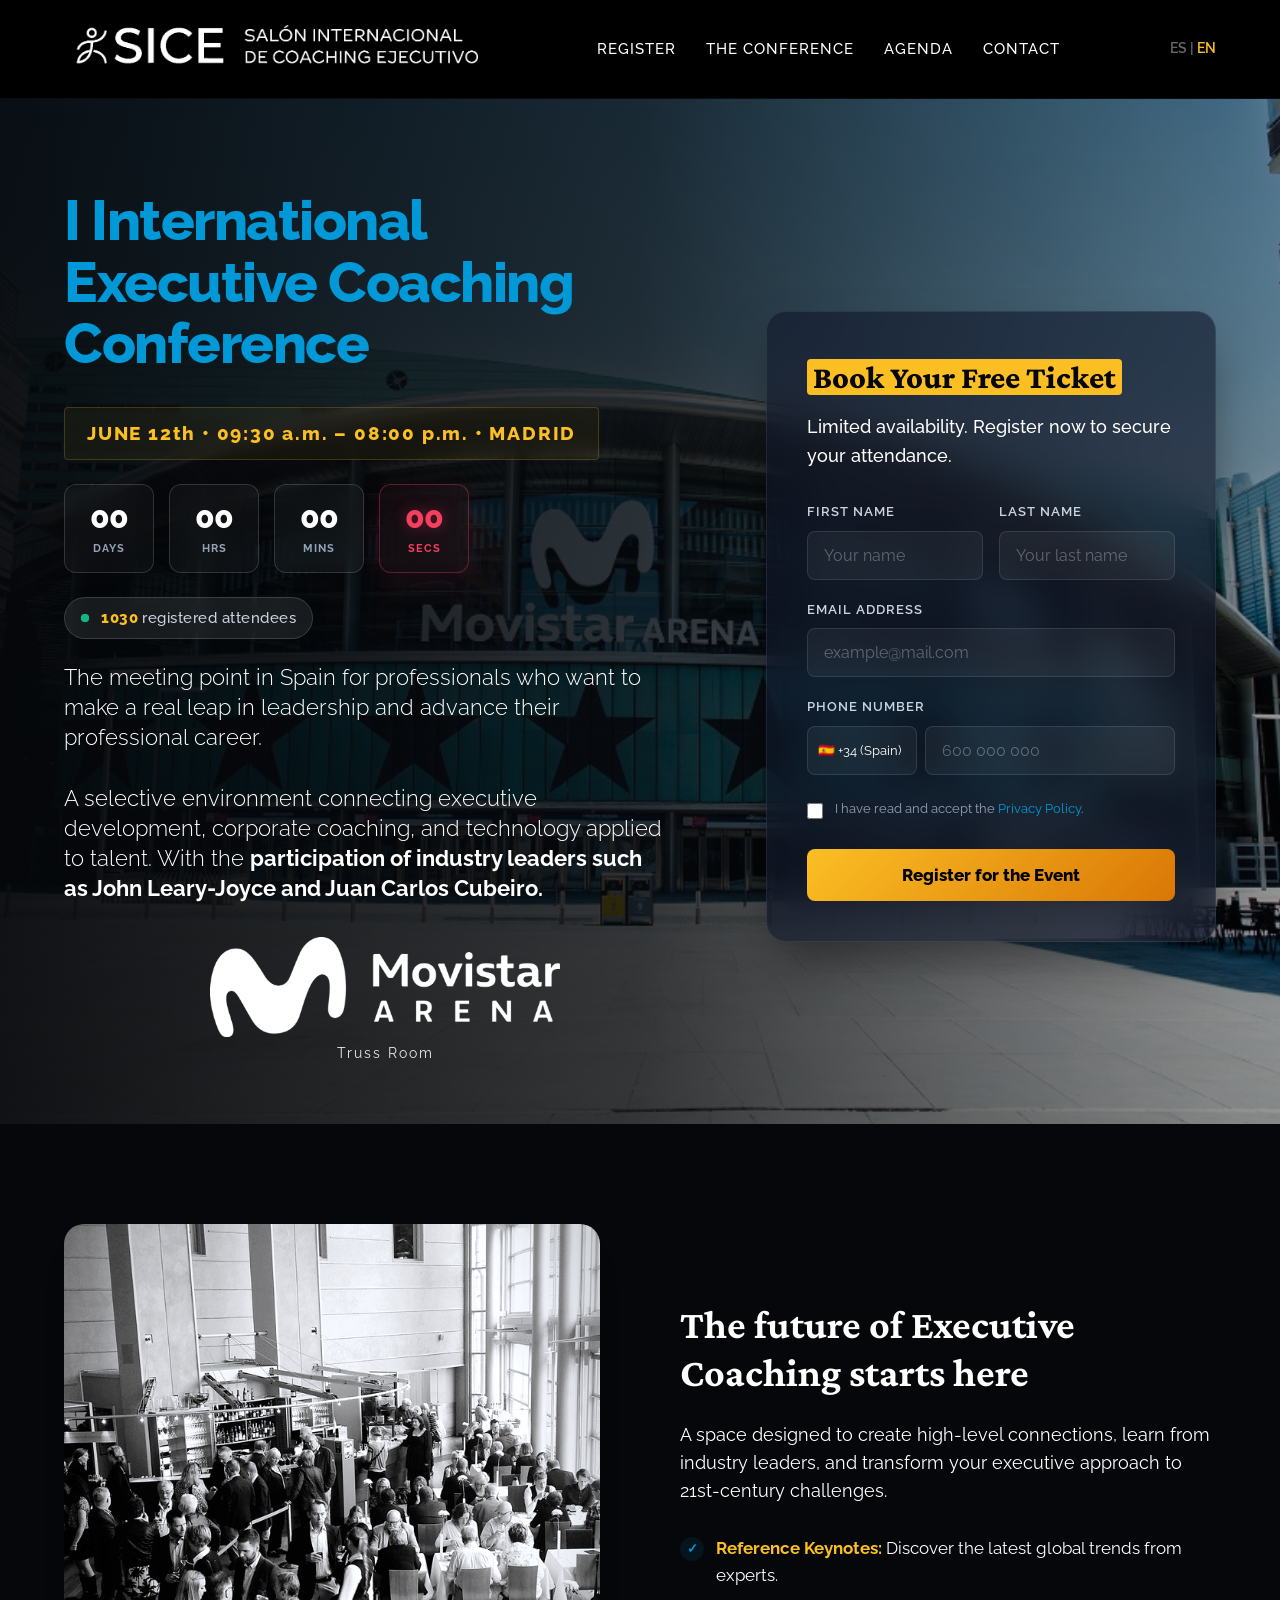
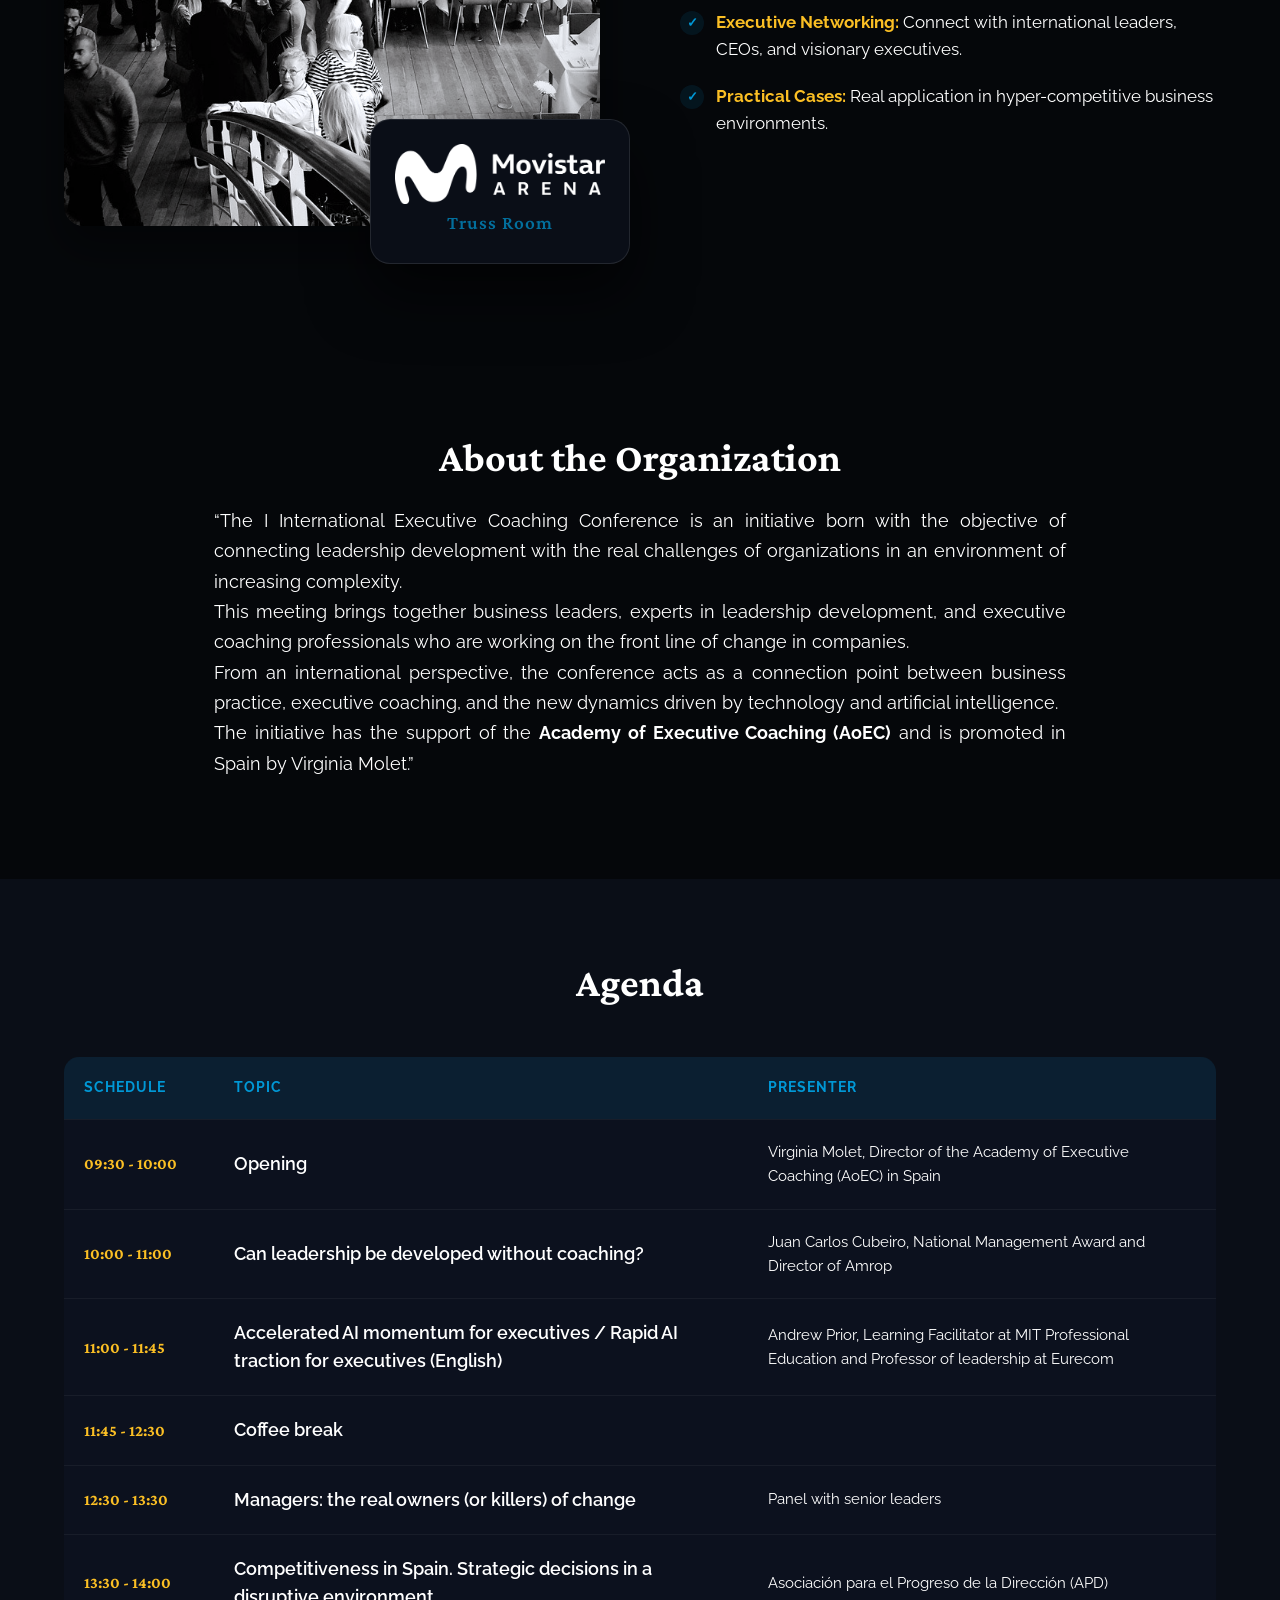
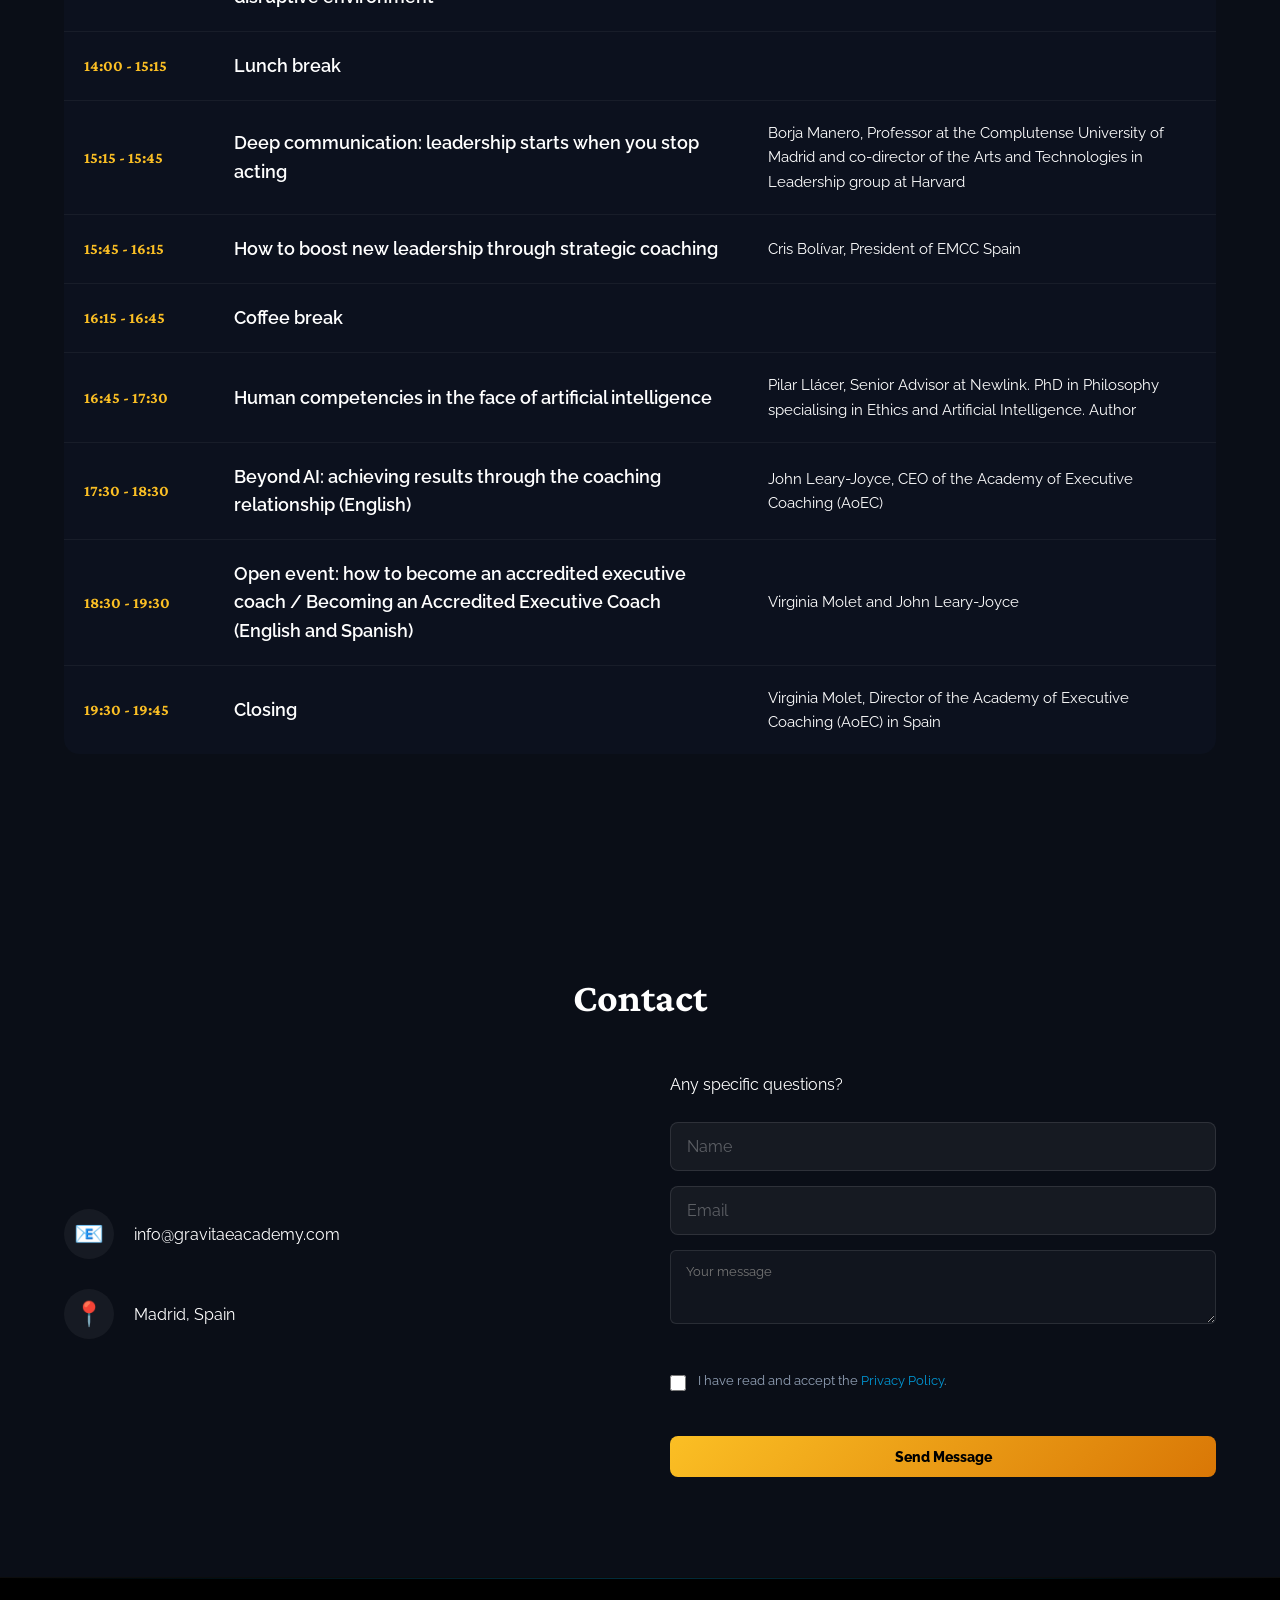
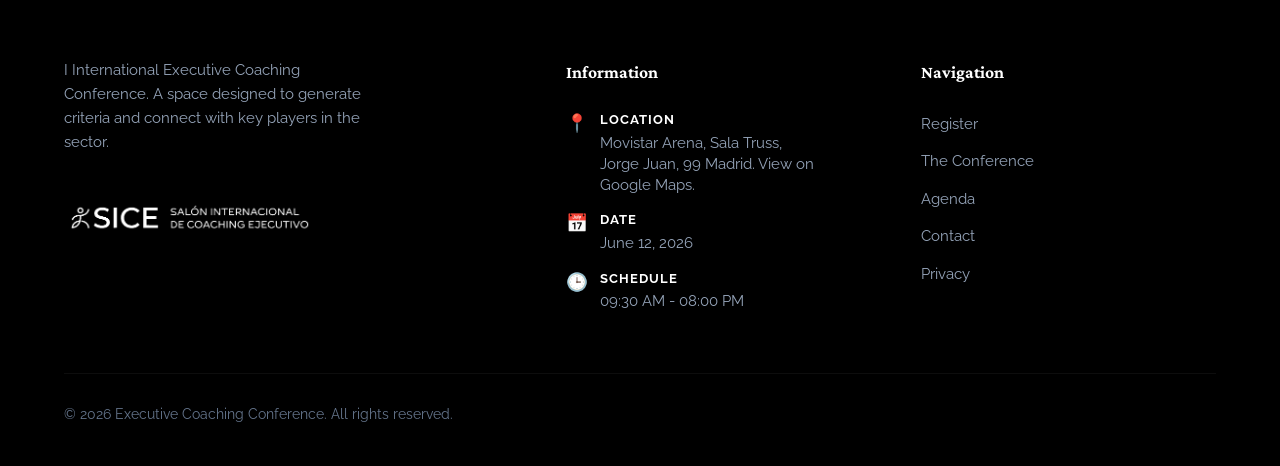
==== commit 4669455b: "Update agenda text: remove duplicate qualified coach mention" ====
--- a/en/index.html
+++ b/en/index.html
@@ -239,7 +239,7 @@
                             </tr>
                             <tr>
                                 <td class="time-cell">18:30 - 19:30</td>
-                                <td class="topic-cell">Open event: how to become a qualified executive coach / Becoming an Accredited Executive Coach (English and Spanish)</td>
+                                <td class="topic-cell">Open event: how to become an accredited executive coach / Becoming an Accredited Executive Coach (English and Spanish)</td>
                                 <td class="presenter-cell">Virginia Molet and John Leary-Joyce</td>
                             </tr>
                             <tr>
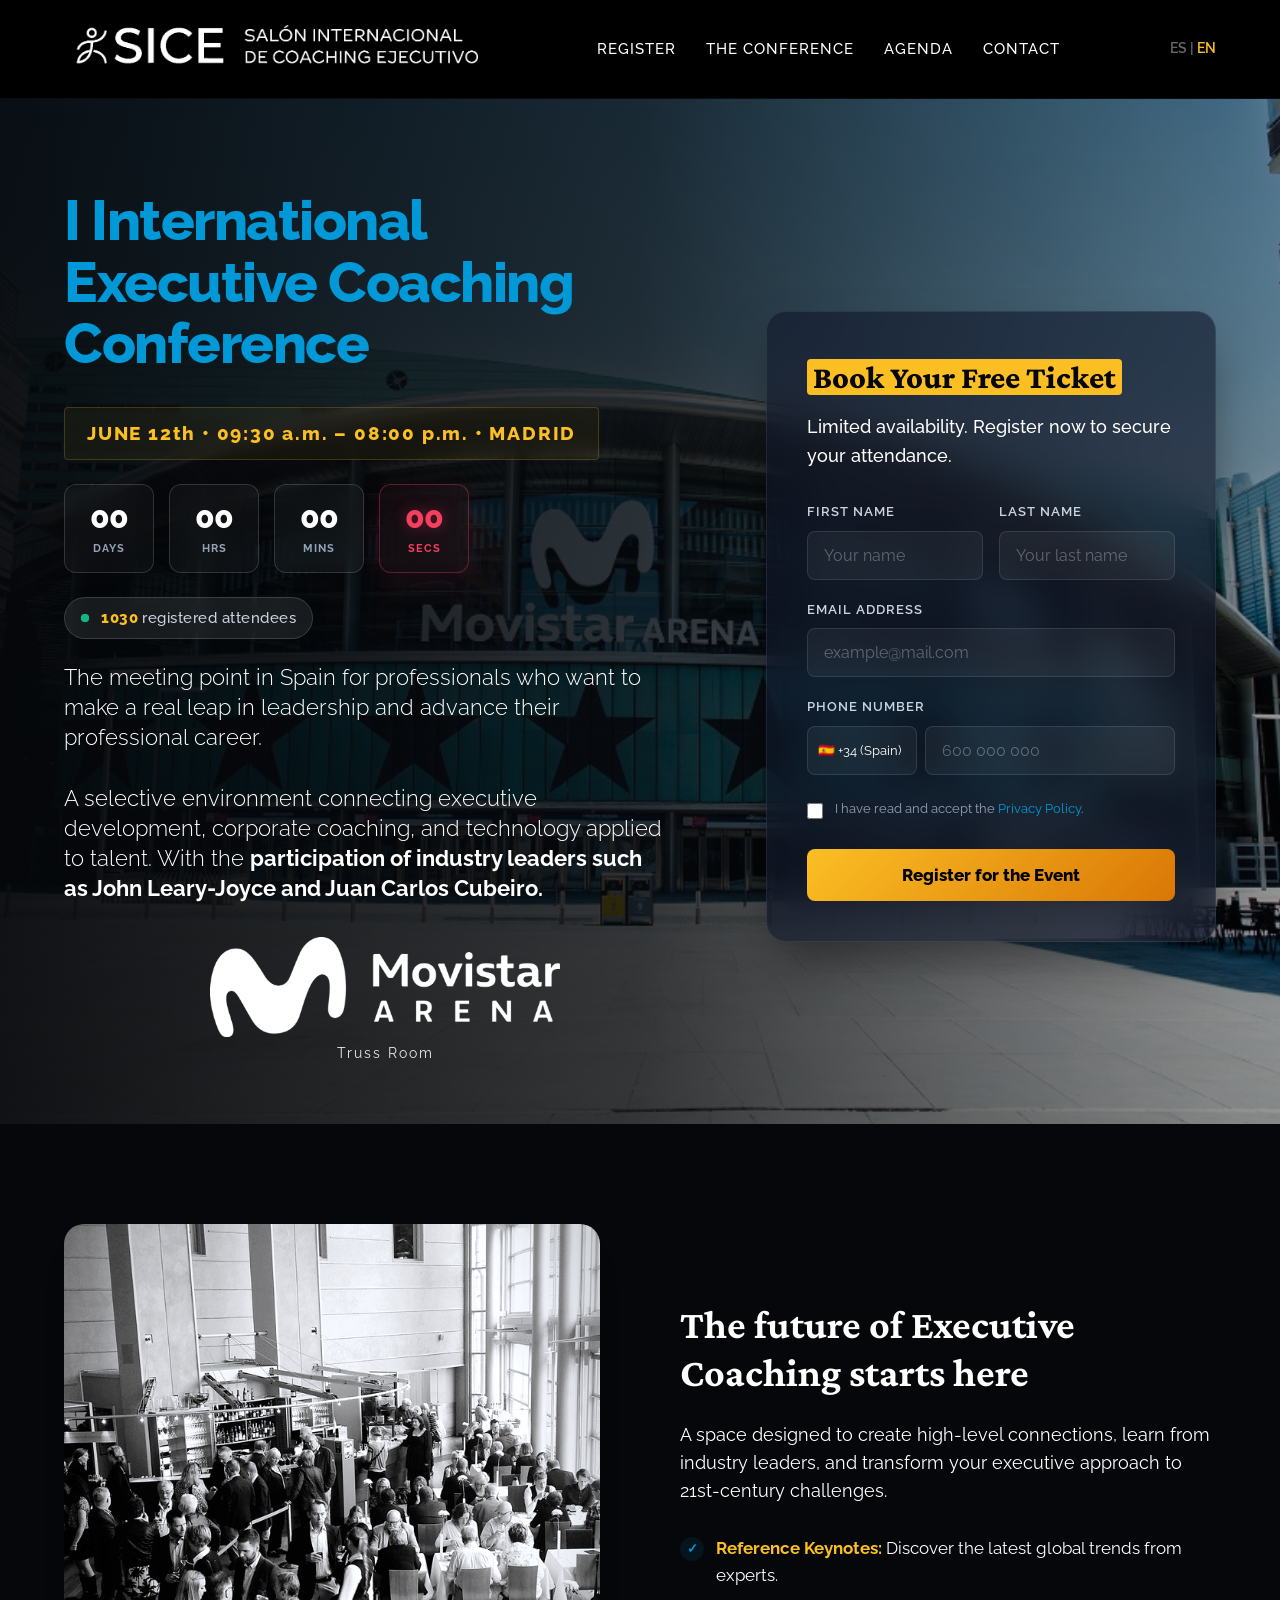
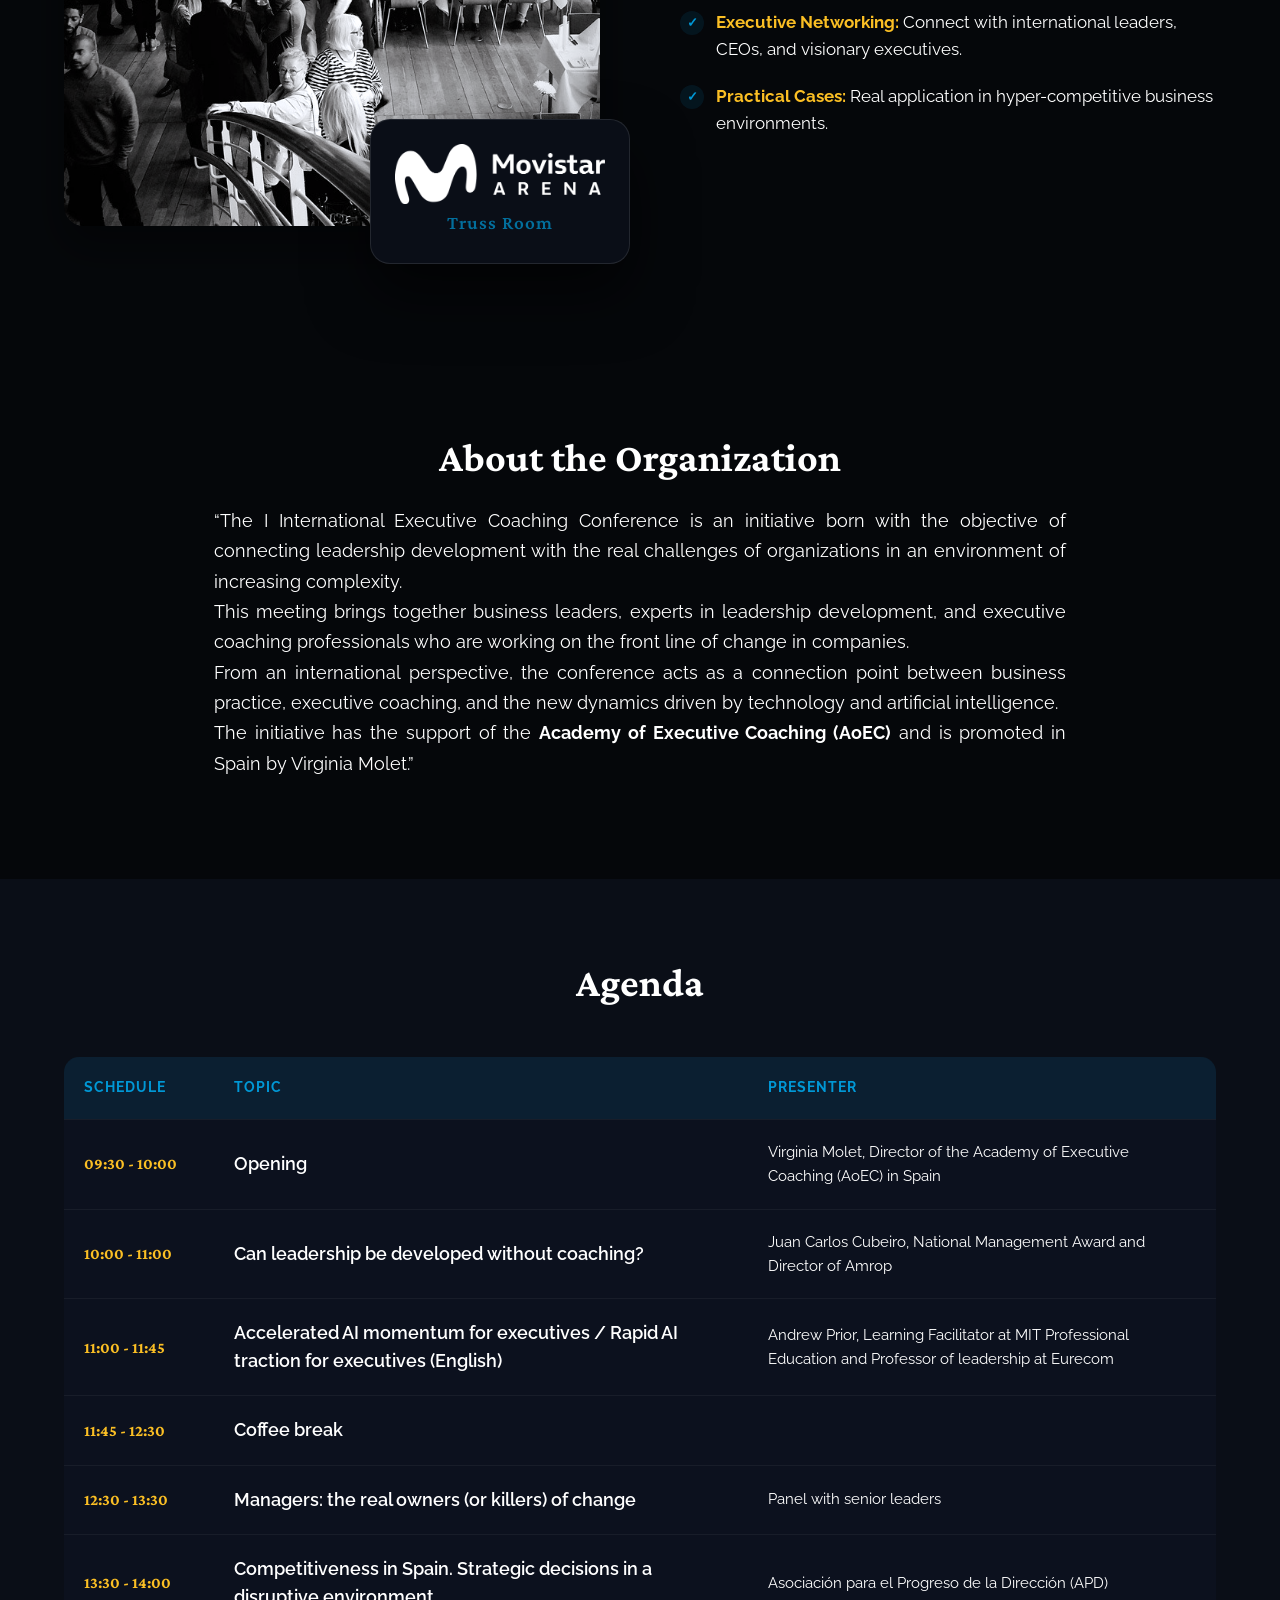
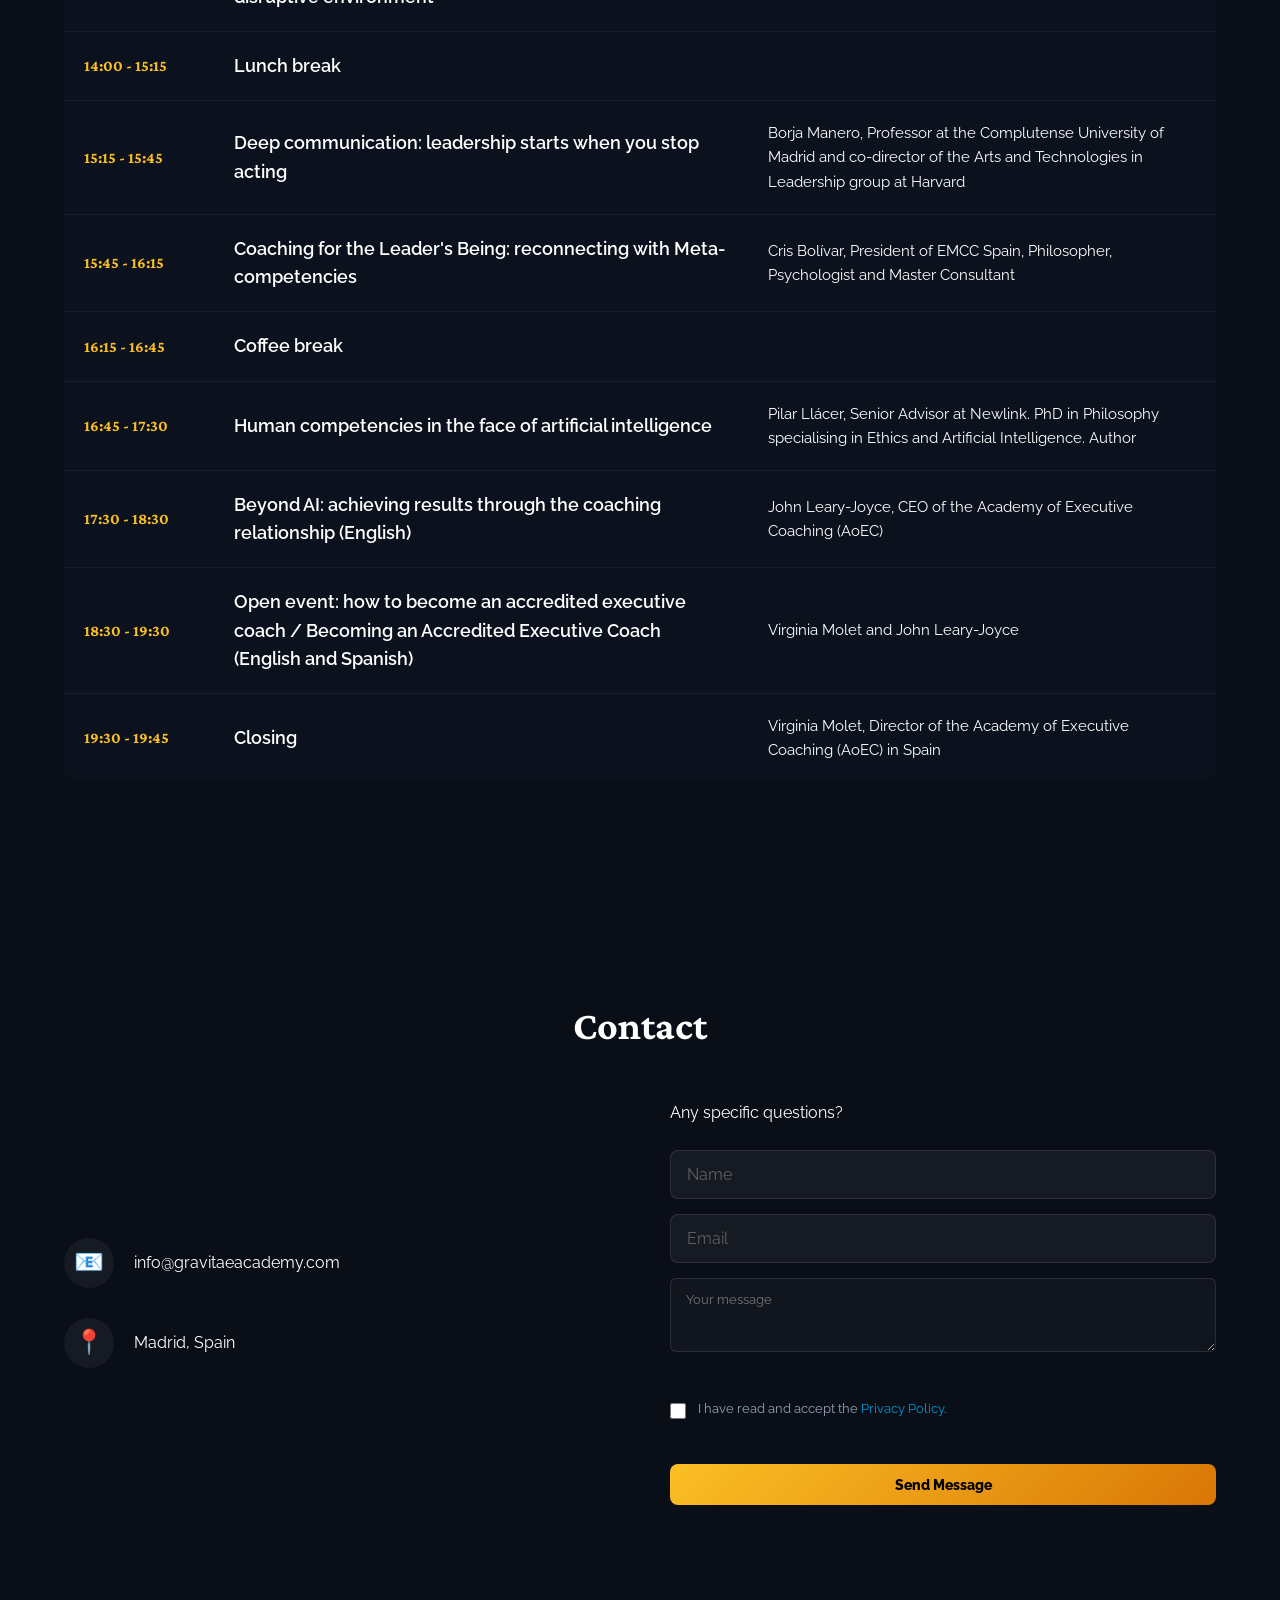
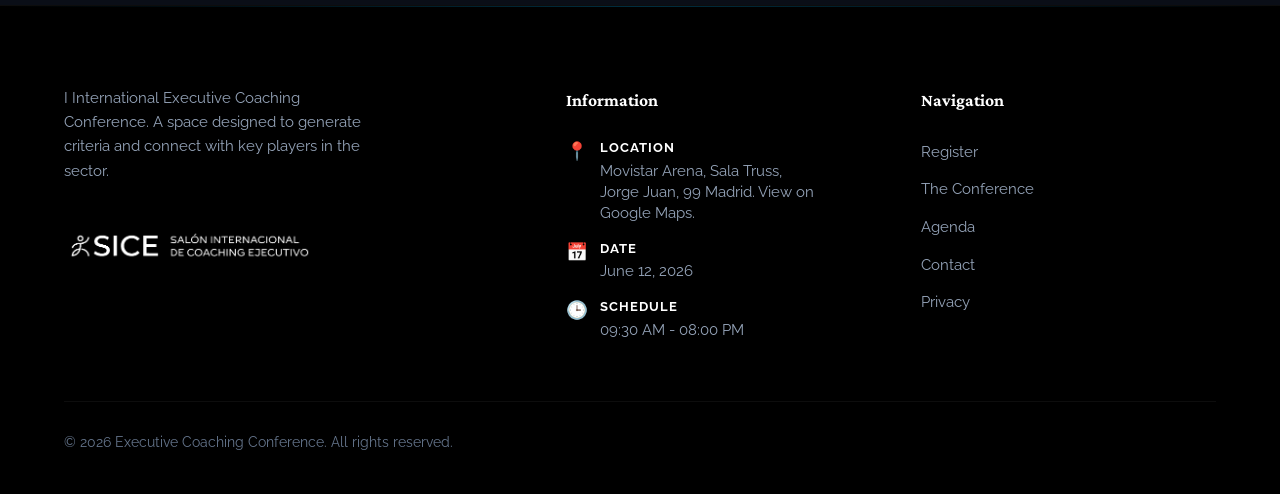
==== commit 522bdac2: "content: update Cris Bolivar profile and presentation title in agenda" ====
--- a/en/index.html
+++ b/en/index.html
@@ -219,8 +219,8 @@
                             </tr>
                             <tr>
                                 <td class="time-cell">15:45 - 16:15</td>
-                                <td class="topic-cell">How to boost new leadership through strategic coaching</td>
-                                <td class="presenter-cell">Cris Bolívar, President of EMCC Spain</td>
+                                <td class="topic-cell">Coaching for the Leader's Being: reconnecting with Meta-competencies</td>
+                                <td class="presenter-cell">Cris Bolívar, President of EMCC Spain, Philosopher, Psychologist and Master Consultant</td>
                             </tr>
                             <tr>
                                 <td class="time-cell">16:15 - 16:45</td>
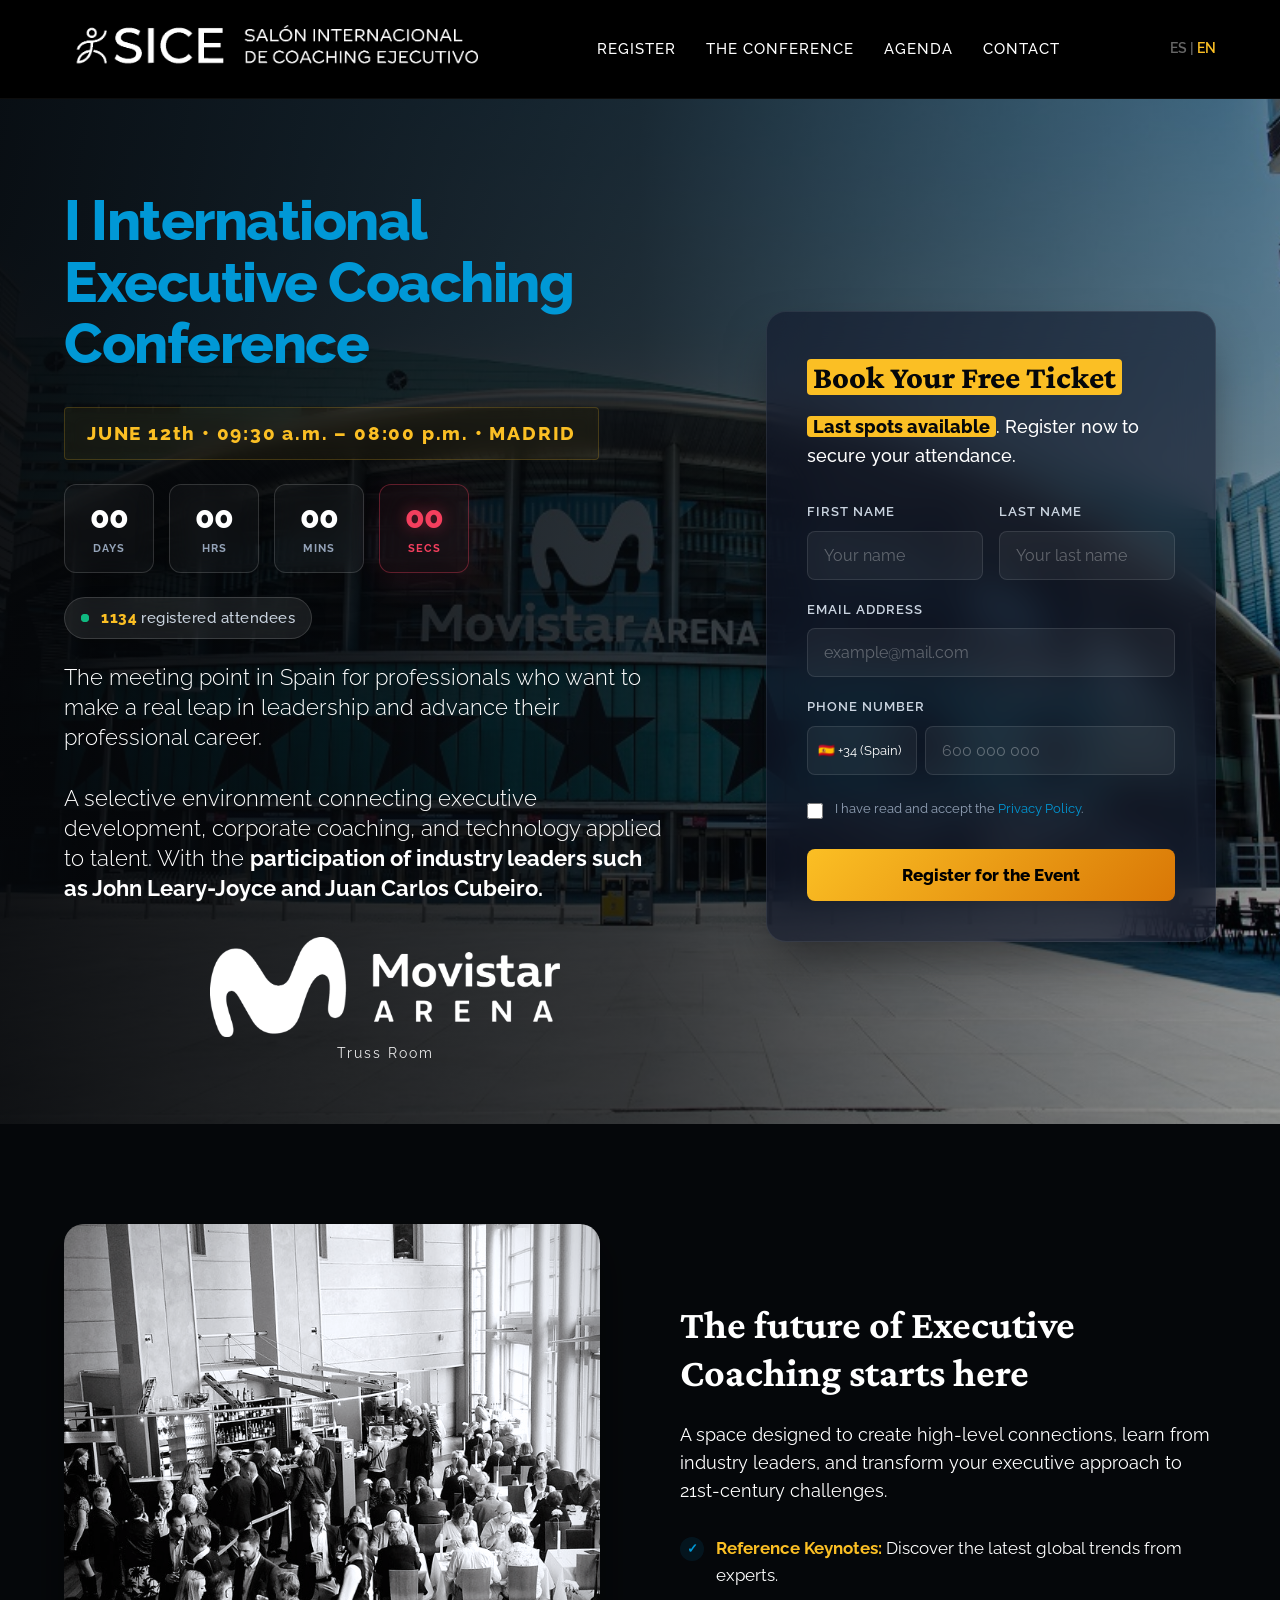
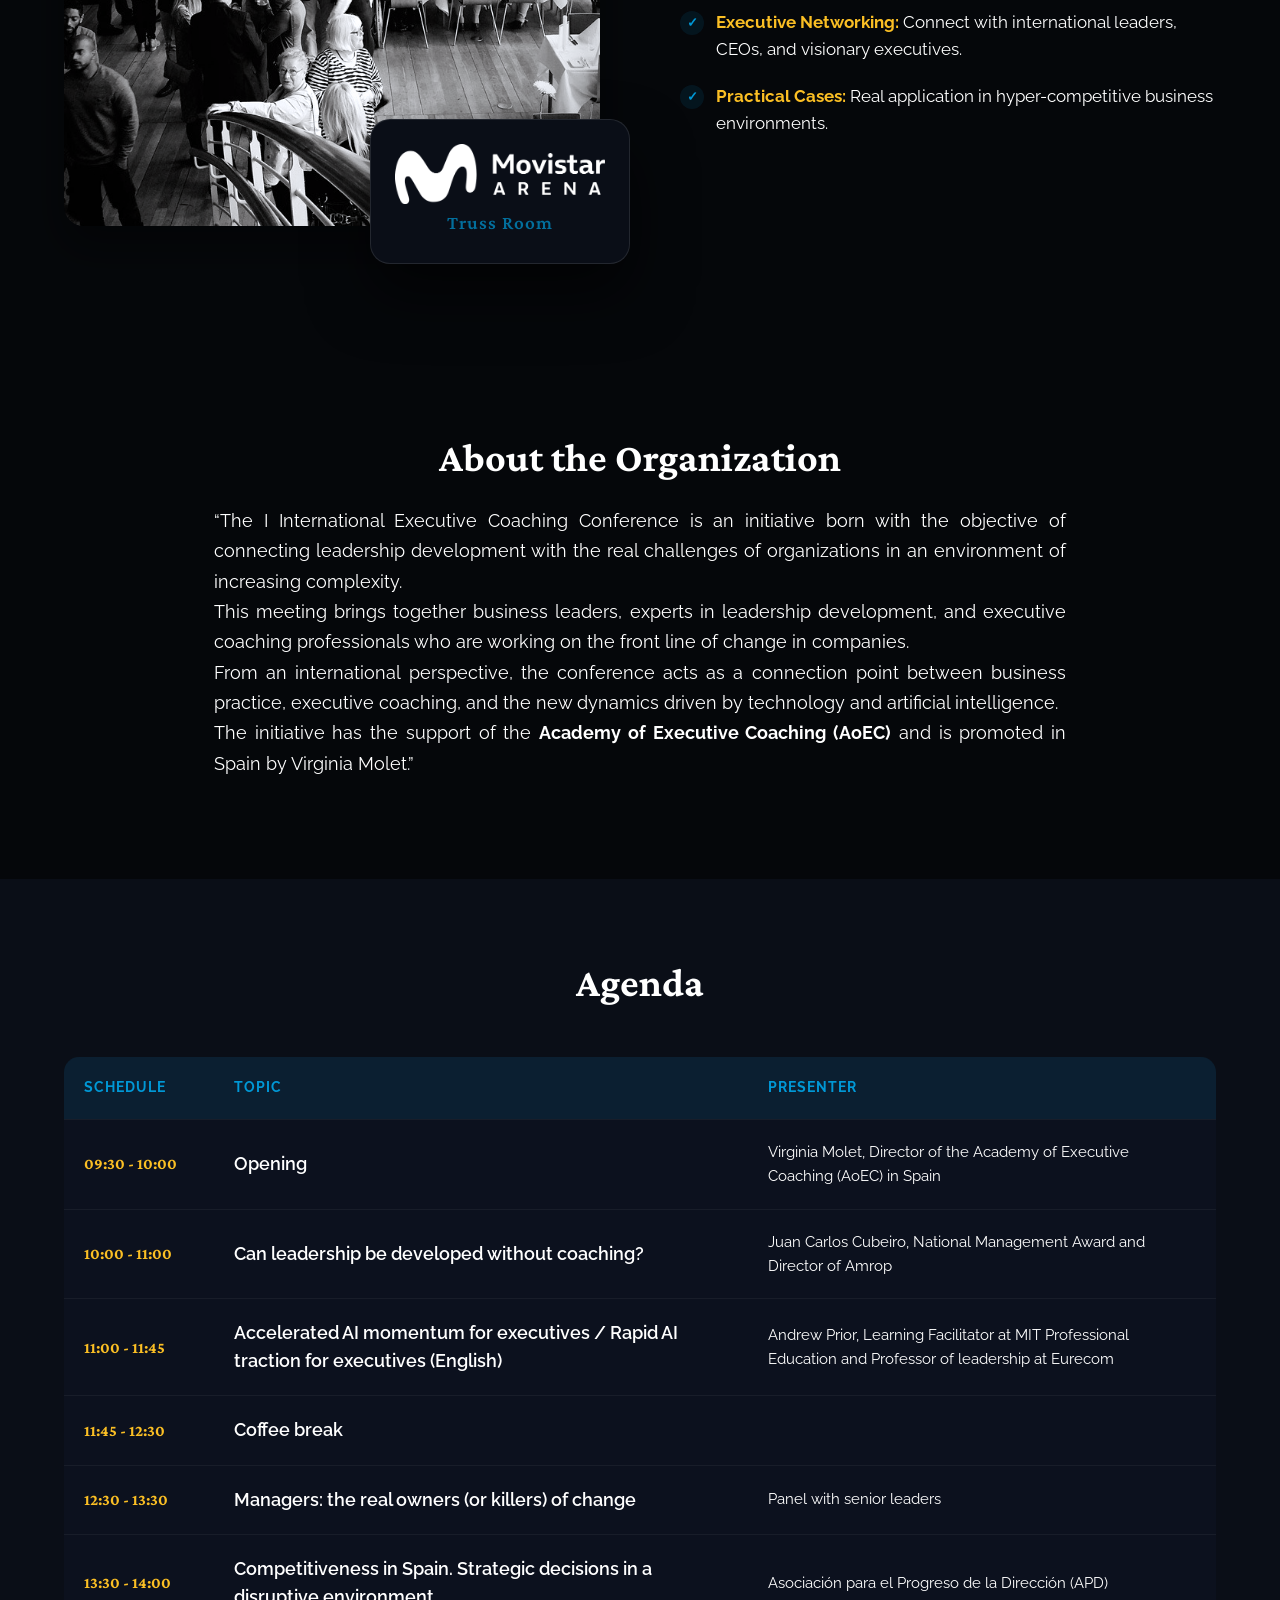
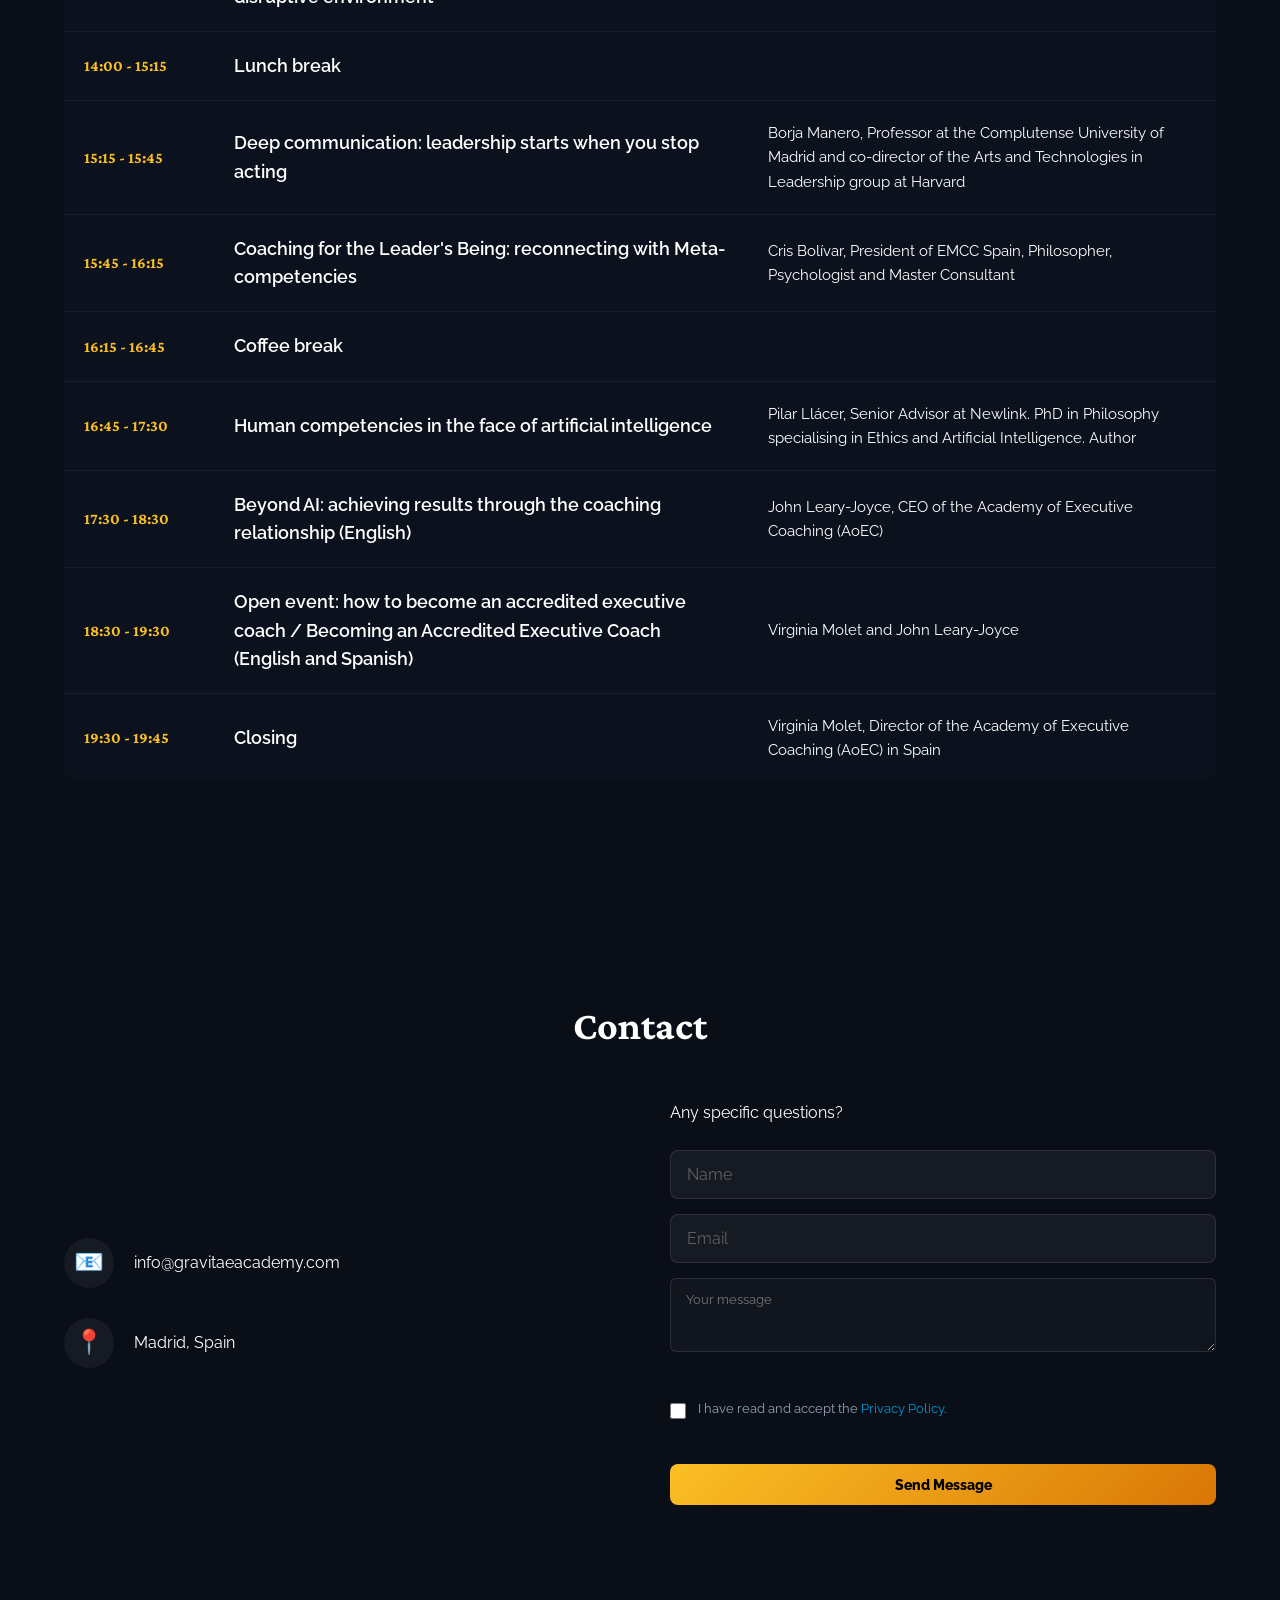
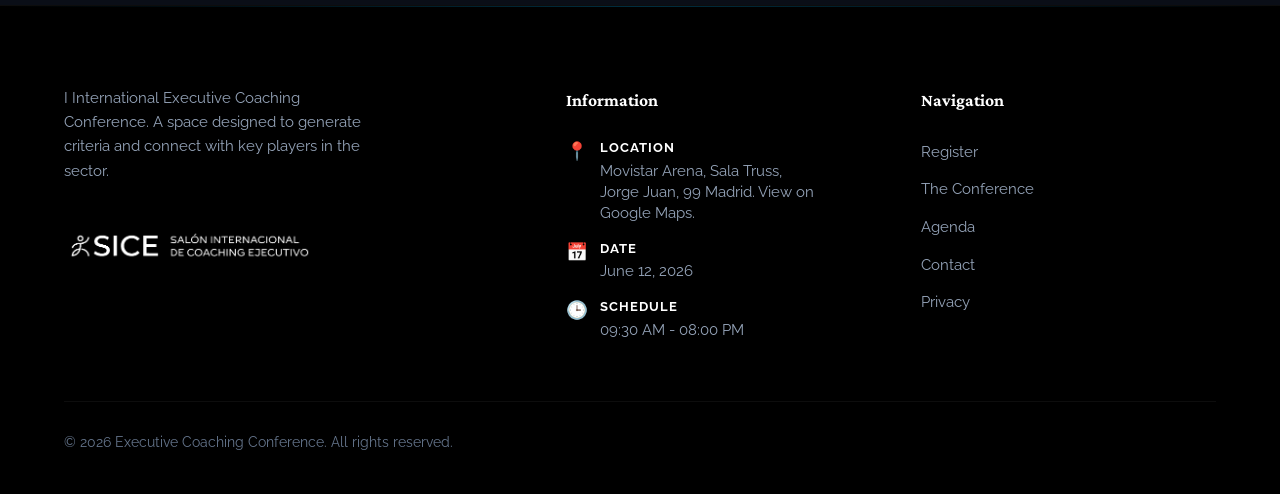
==== commit 6b08282e: "UI: Cambiar Limited availability a Last spots available" ====
--- a/en/index.html
+++ b/en/index.html
@@ -79,7 +79,7 @@
                 <div class="form-wrapper" id="registro">
                     <div class="glass-card">
                         <h2><span class="highlight-yellow">Book Your Free Ticket</span></h2>
-                        <p>Limited availability. Register now to secure your attendance.</p>
+                        <p><span class="highlight-yellow">Last spots available</span>. Register now to secure your attendance.</p>
                         
                         <form id="inscription-form" class="event-form">
                             <div class="form-row">
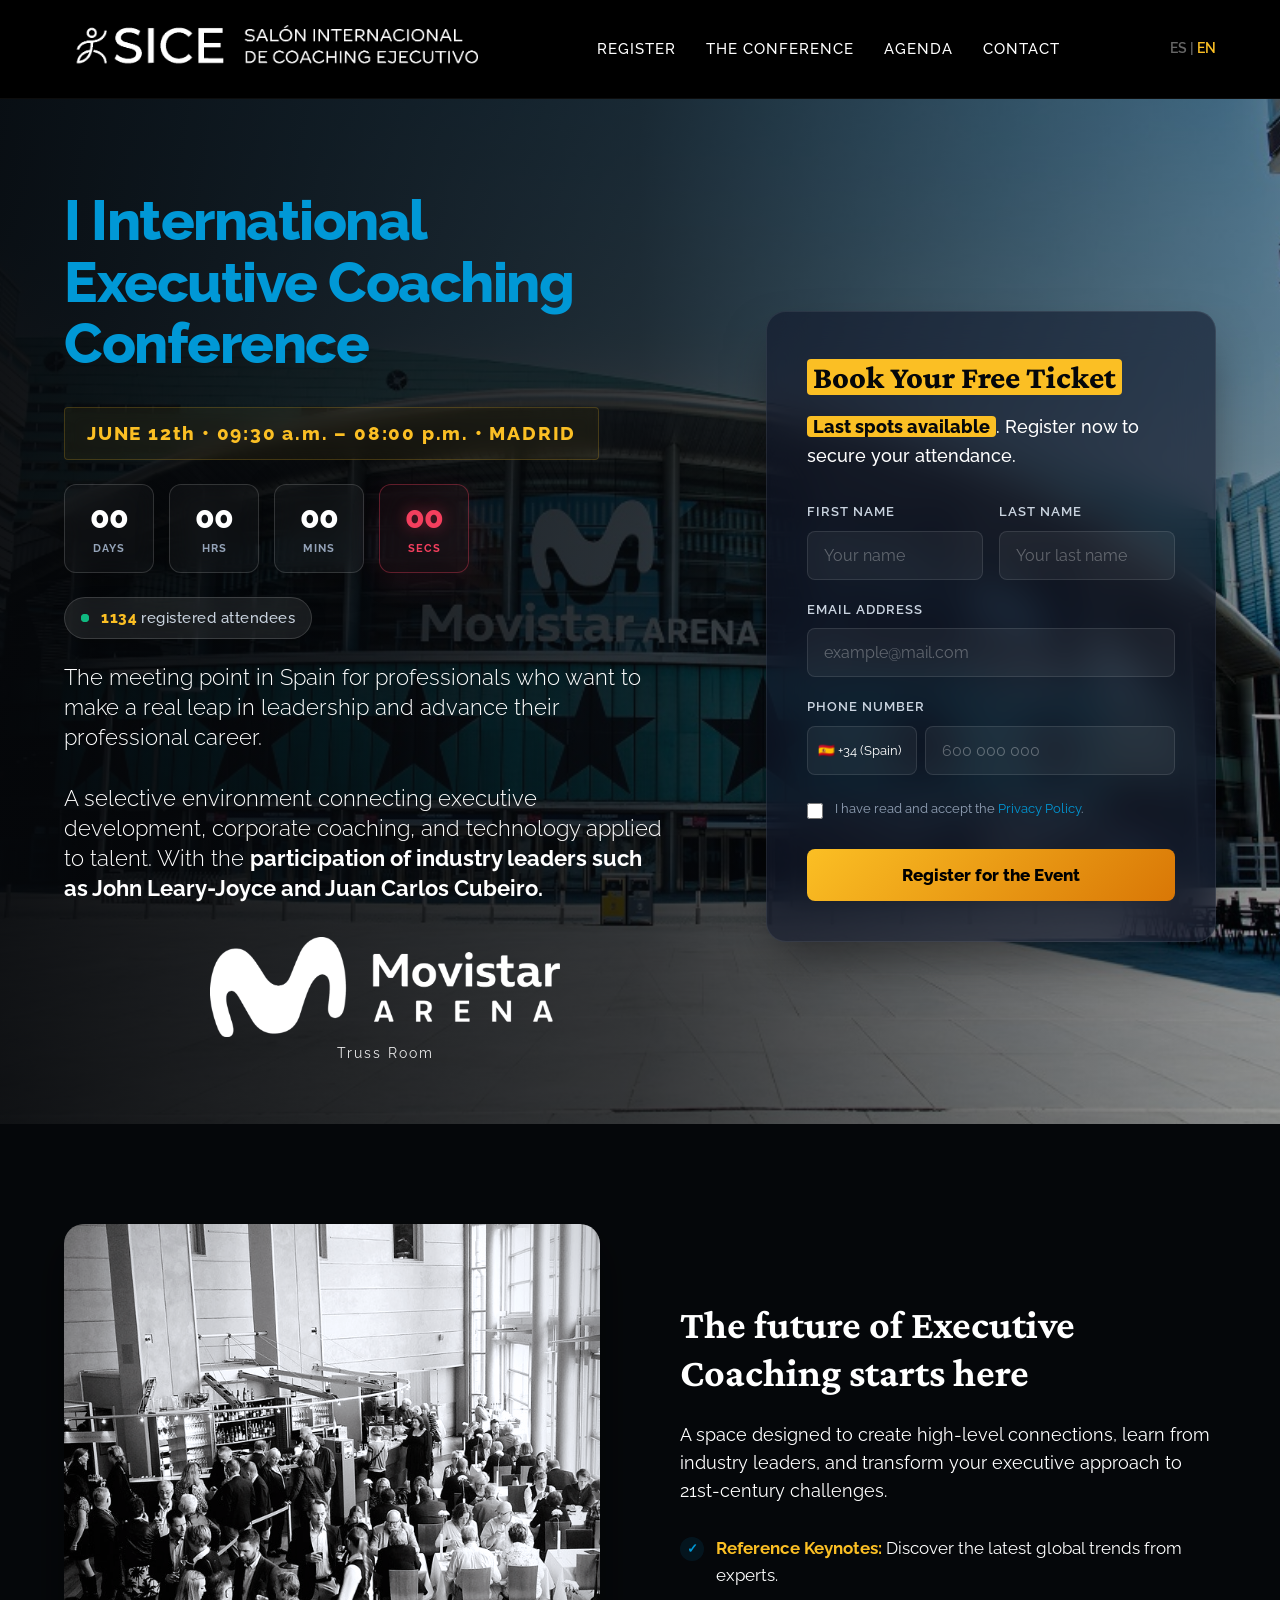
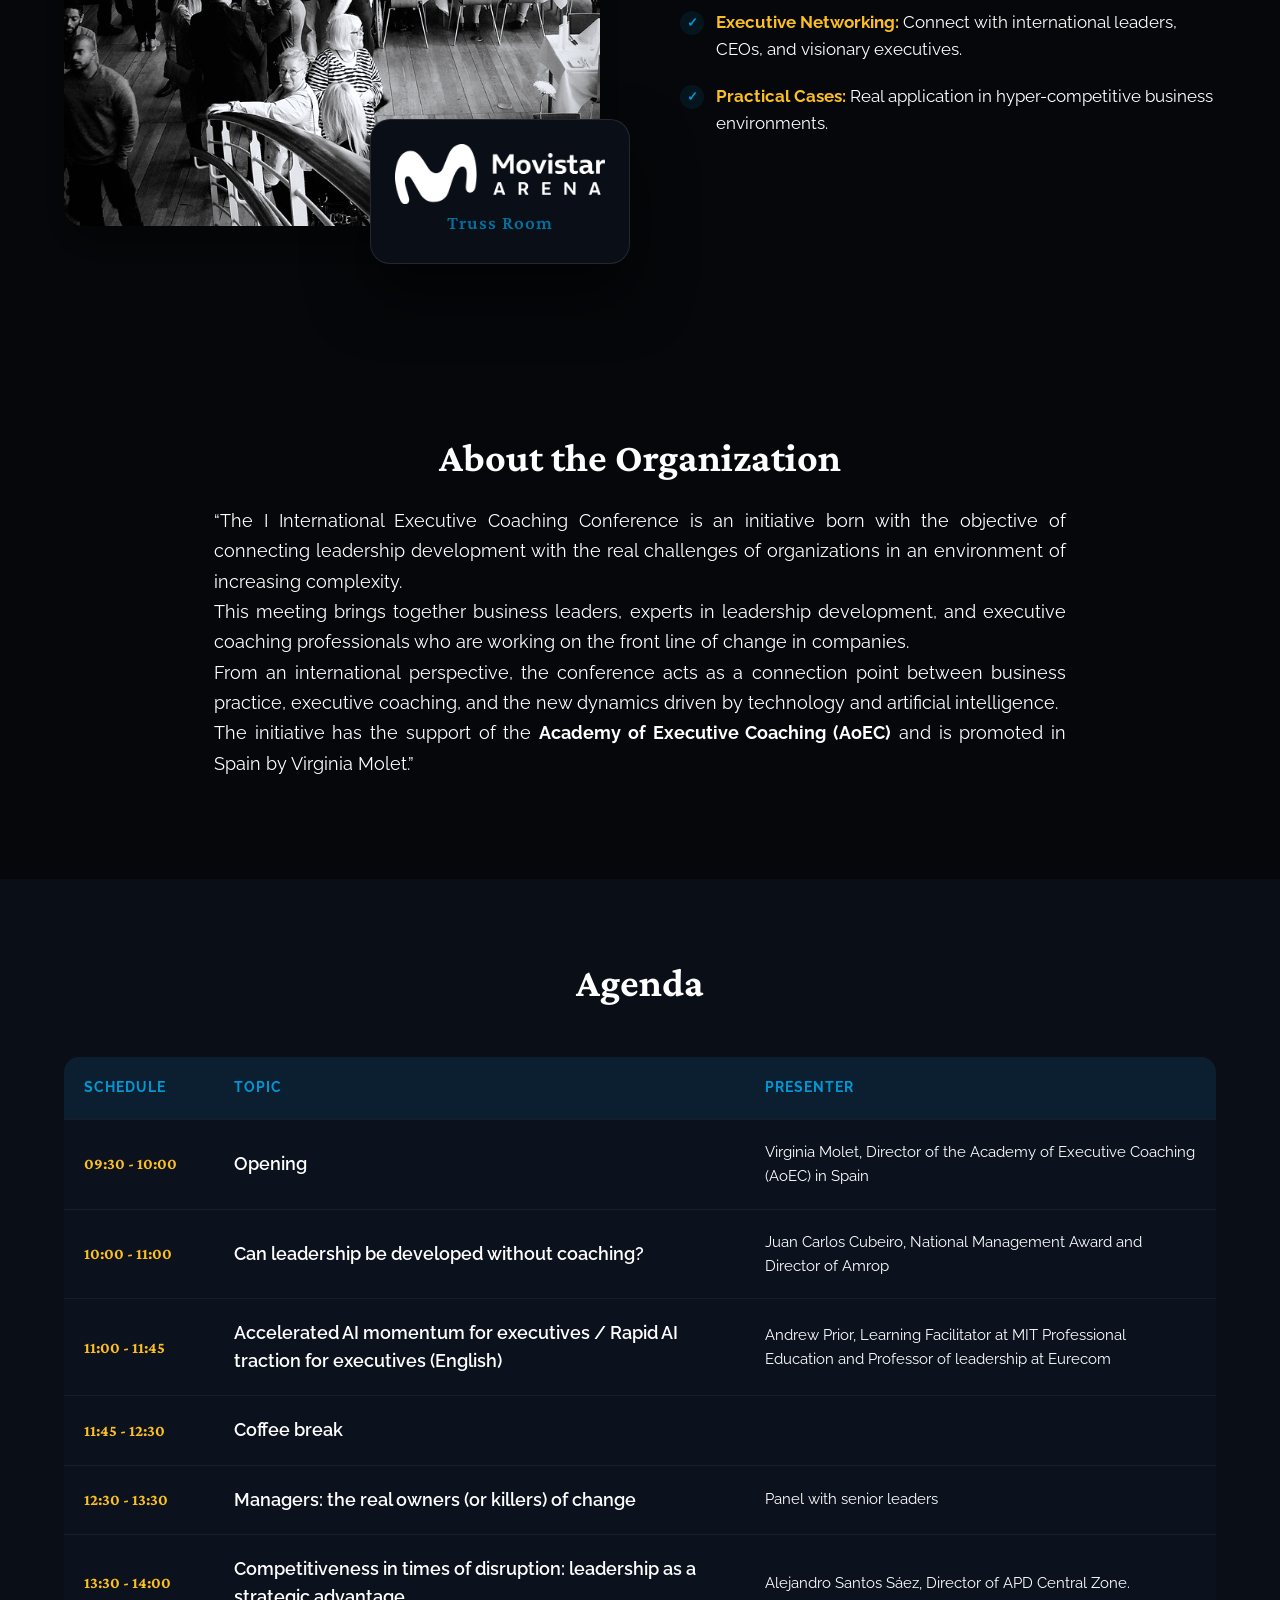
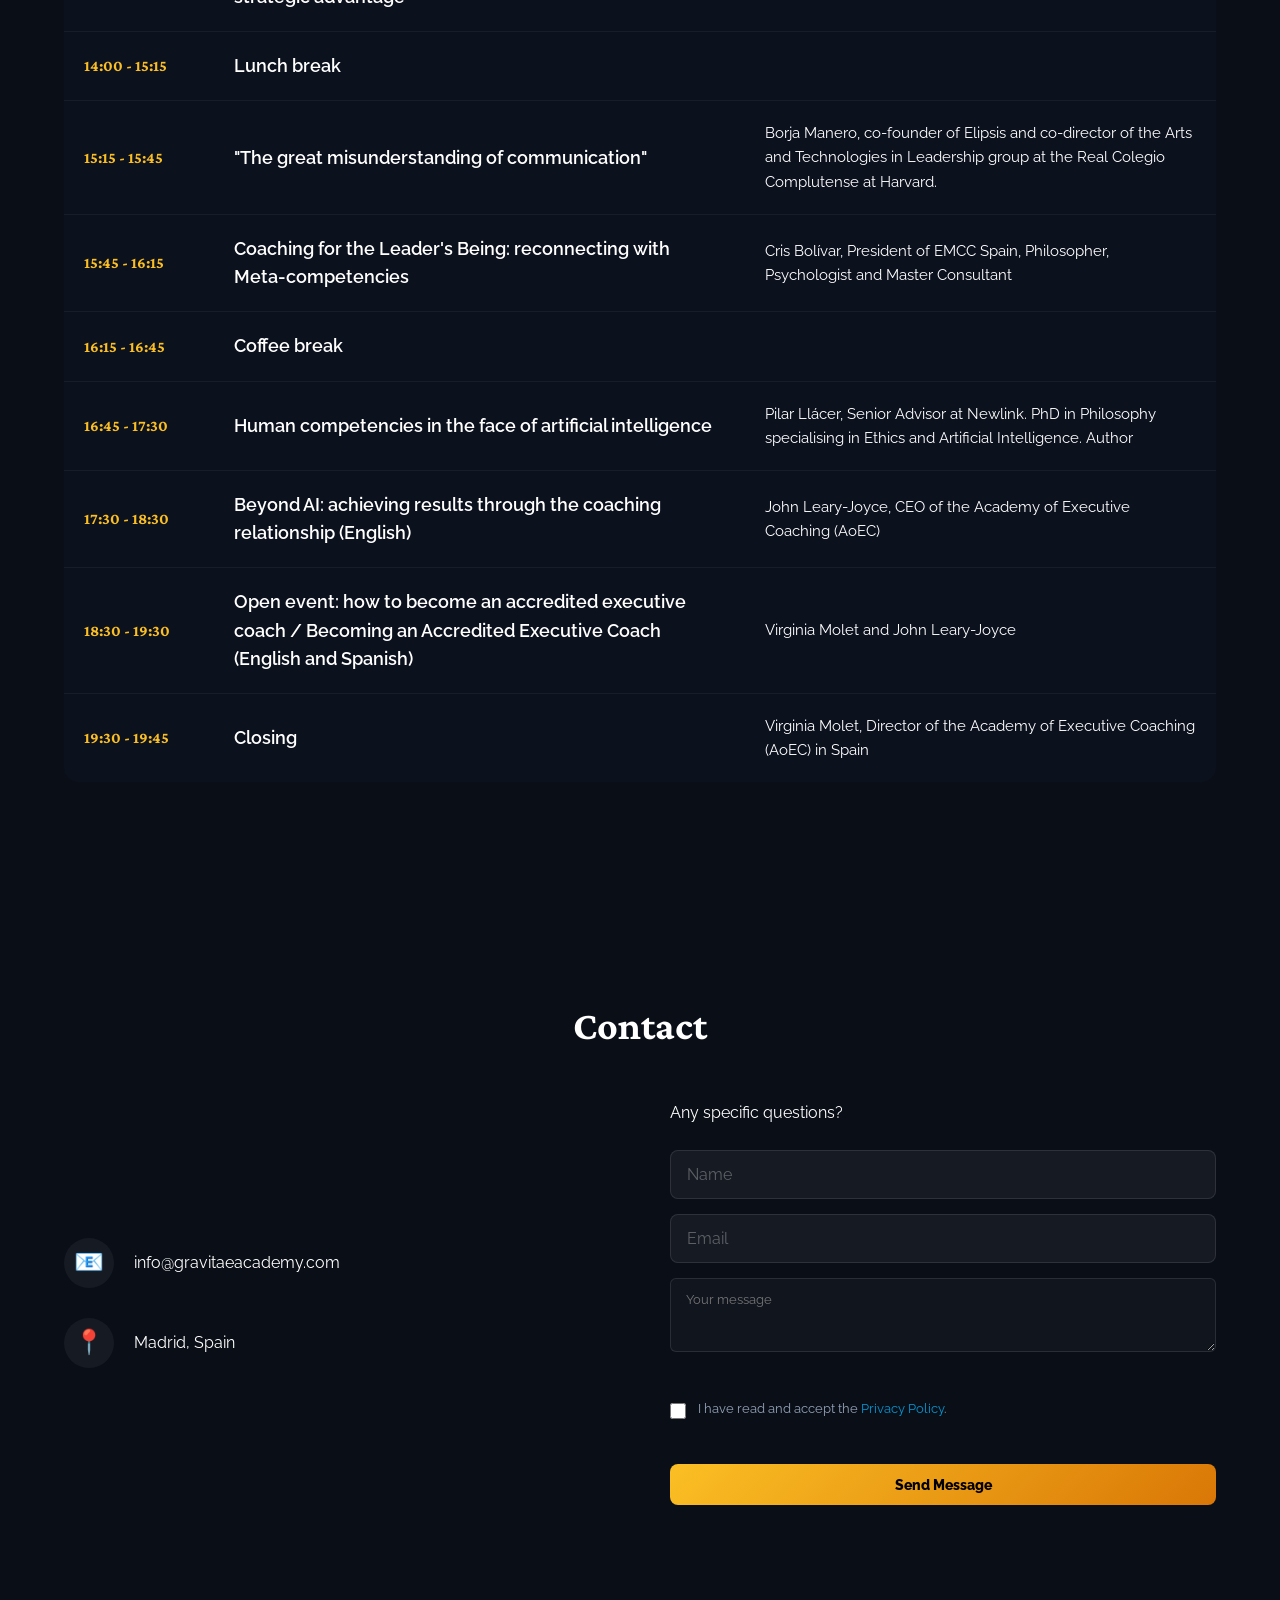
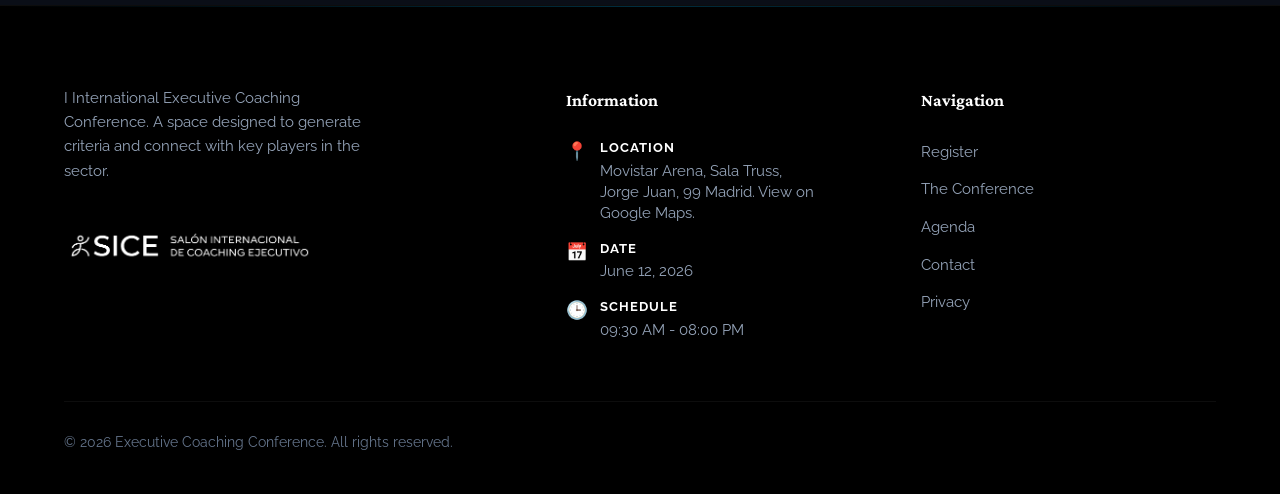
==== commit 93689984: "Web: Actualizar agenda y añadir a Alejandro Santos Sáez como ponente (Salón Coaching)" ====
--- a/en/index.html
+++ b/en/index.html
@@ -204,8 +204,8 @@
                             </tr>
                             <tr>
                                 <td class="time-cell">13:30 - 14:00</td>
-                                <td class="topic-cell">Competitiveness in Spain. Strategic decisions in a disruptive environment</td>
-                                <td class="presenter-cell">Asociación para el Progreso de la Dirección (APD)</td>
+                                <td class="topic-cell">Competitiveness in times of disruption: leadership as a strategic advantage</td>
+                                <td class="presenter-cell">Alejandro Santos Sáez, Director of APD Central Zone.</td>
                             </tr>
                             <tr>
                                 <td class="time-cell">14:00 - 15:15</td>
@@ -214,8 +214,8 @@
                             </tr>
                             <tr>
                                 <td class="time-cell">15:15 - 15:45</td>
-                                <td class="topic-cell">Deep communication: leadership starts when you stop acting</td>
-                                <td class="presenter-cell">Borja Manero, Professor at the Complutense University of Madrid and co-director of the Arts and Technologies in Leadership group at Harvard</td>
+                                <td class="topic-cell">"The great misunderstanding of communication"</td>
+                                <td class="presenter-cell">Borja Manero, co-founder of Elipsis and co-director of the Arts and Technologies in Leadership group at the Real Colegio Complutense at Harvard.</td>
                             </tr>
                             <tr>
                                 <td class="time-cell">15:45 - 16:15</td>
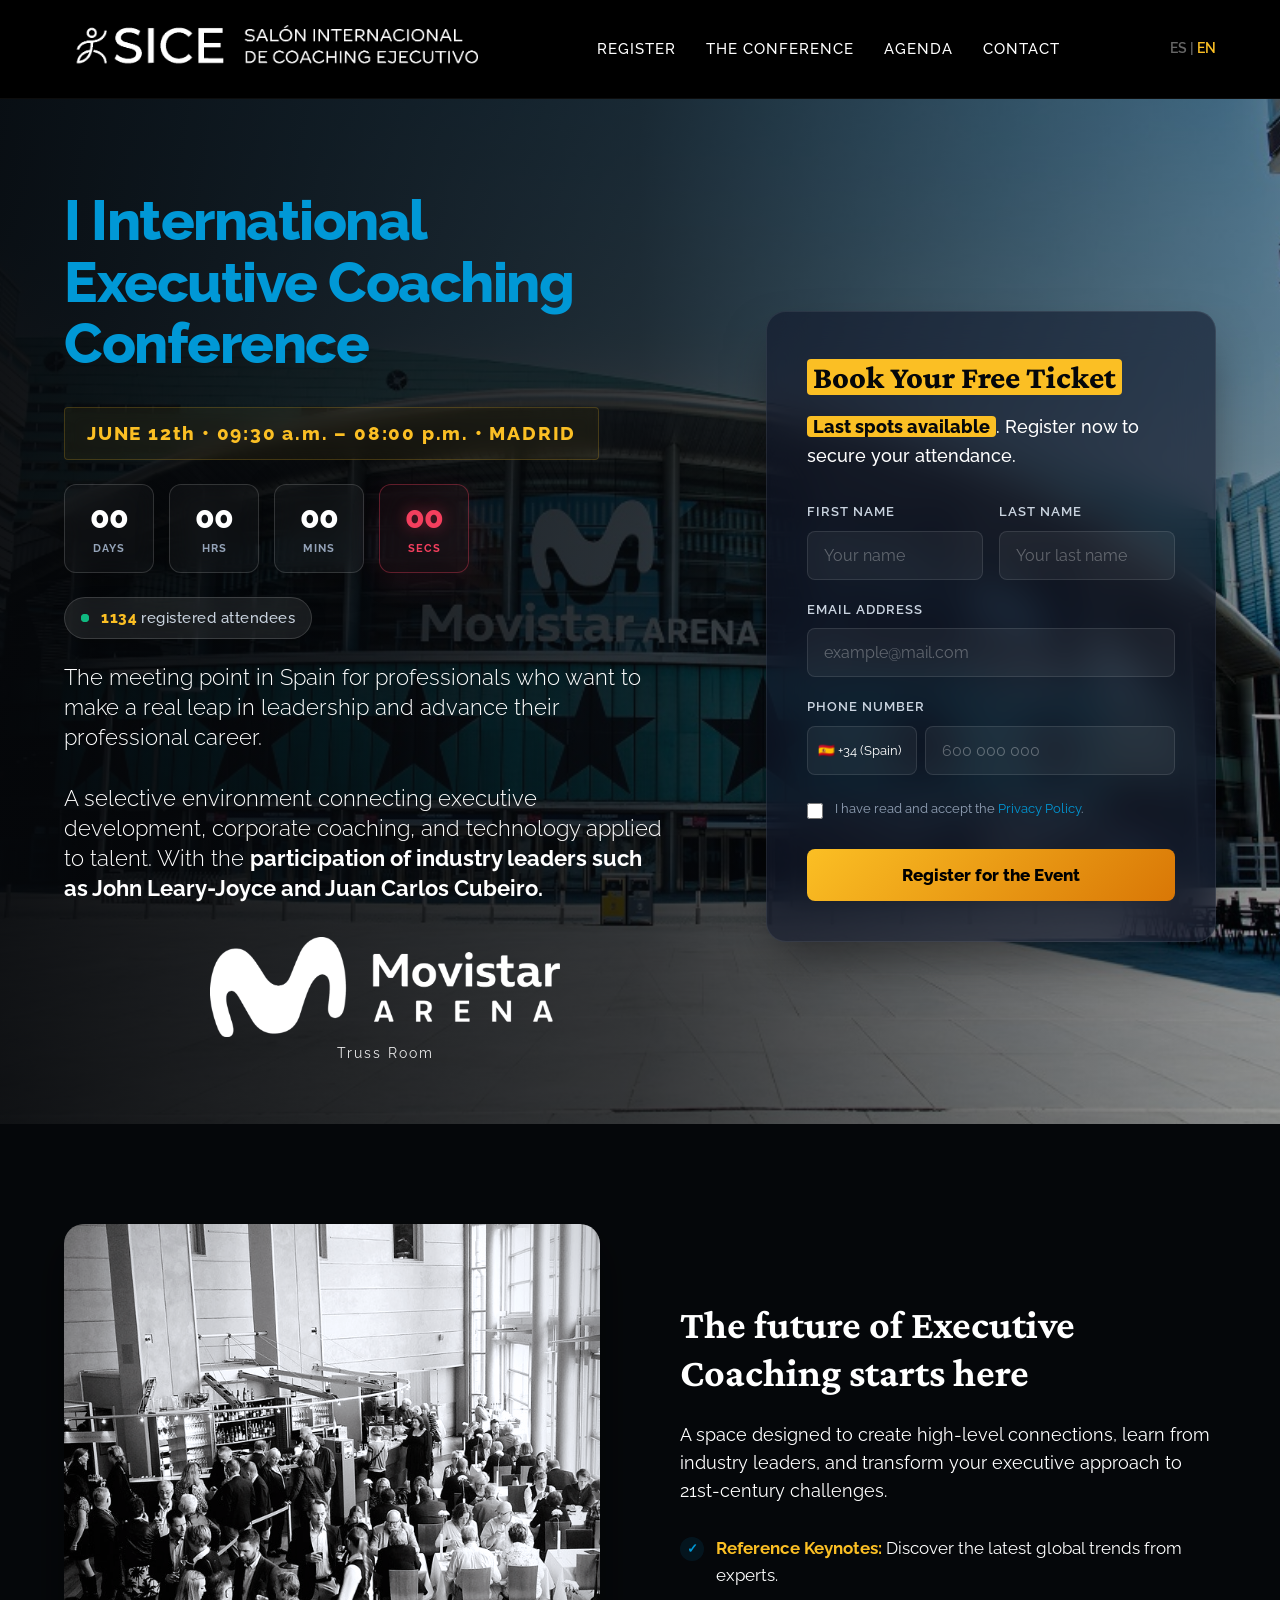
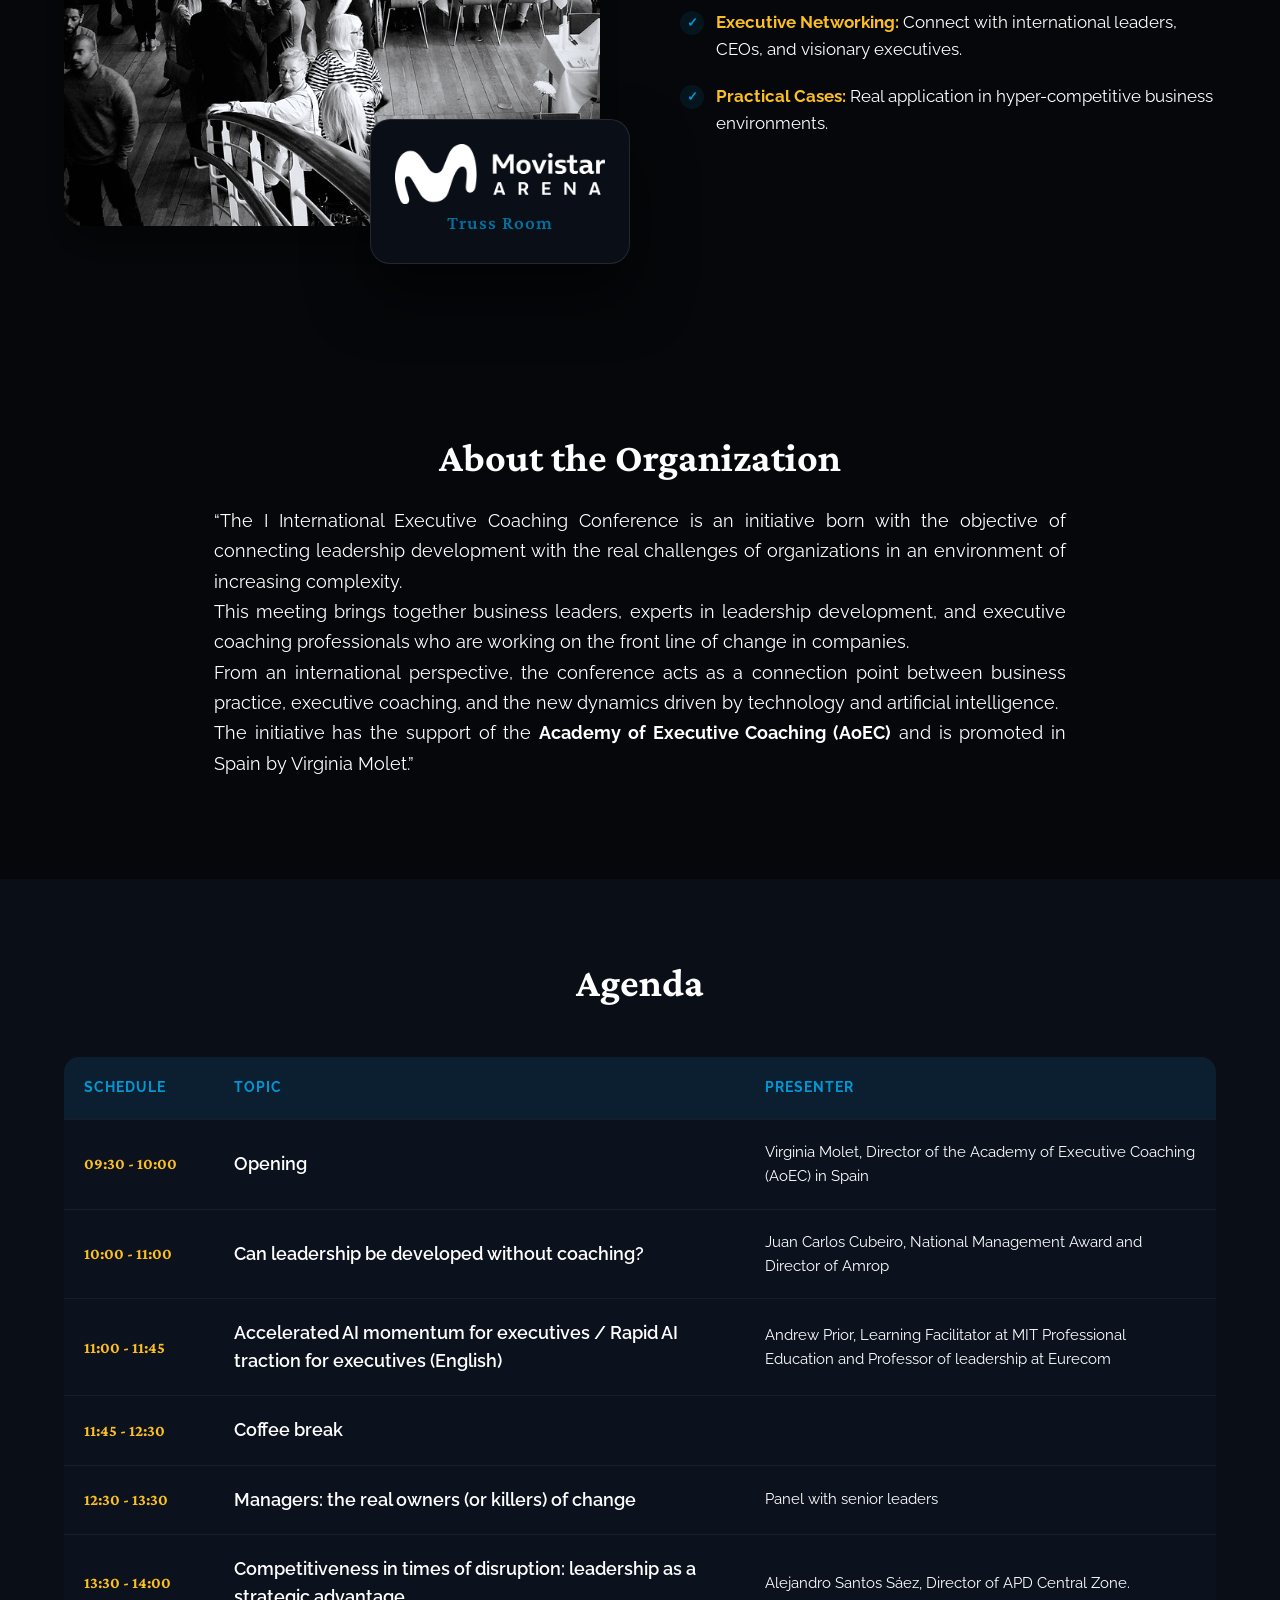
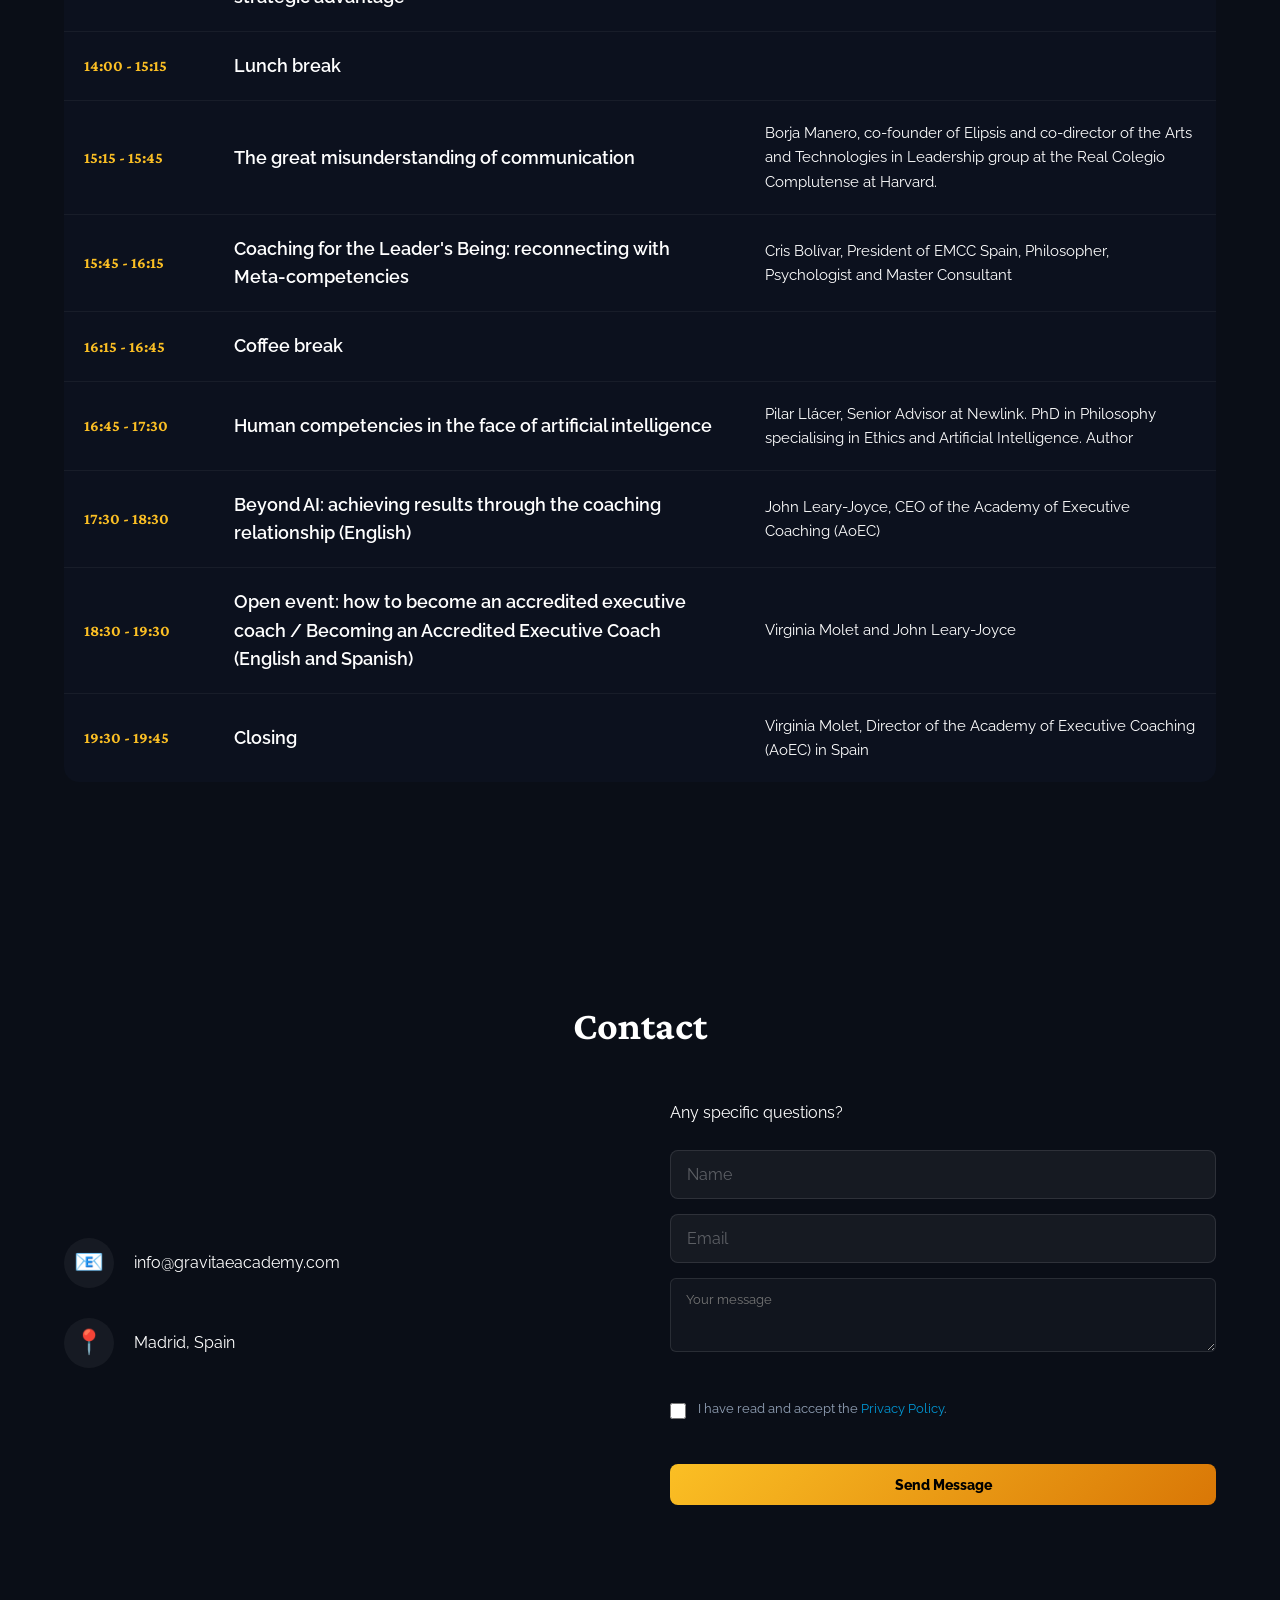
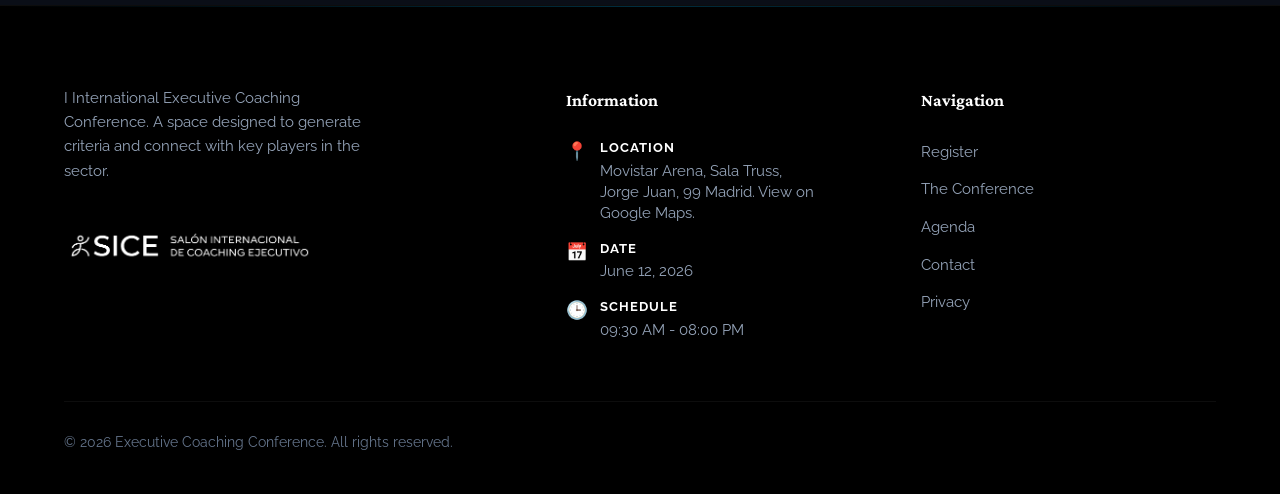
==== commit 28189f7f: "Web: Eliminar comillas del tema de Borja Manero" ====
--- a/en/index.html
+++ b/en/index.html
@@ -214,7 +214,7 @@
                             </tr>
                             <tr>
                                 <td class="time-cell">15:15 - 15:45</td>
-                                <td class="topic-cell">"The great misunderstanding of communication"</td>
+                                <td class="topic-cell">The great misunderstanding of communication</td>
                                 <td class="presenter-cell">Borja Manero, co-founder of Elipsis and co-director of the Arts and Technologies in Leadership group at the Real Colegio Complutense at Harvard.</td>
                             </tr>
                             <tr>
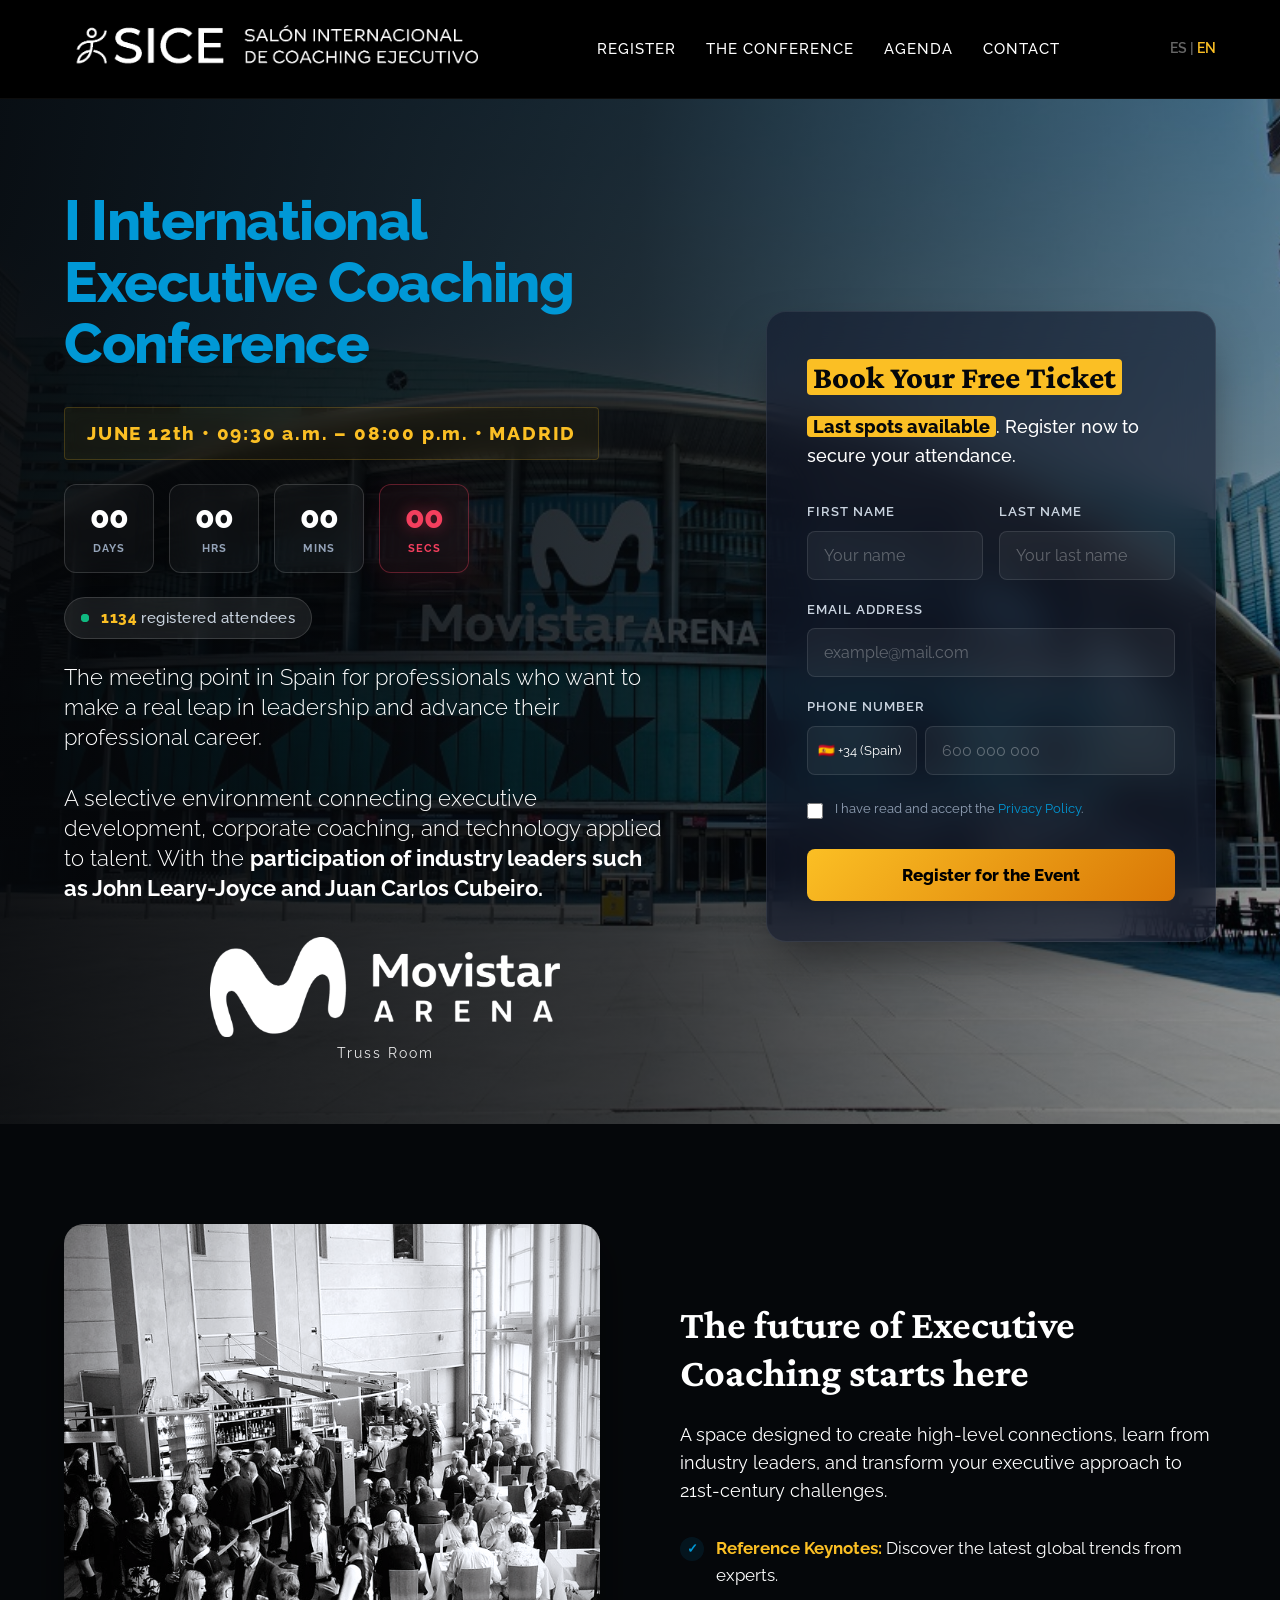
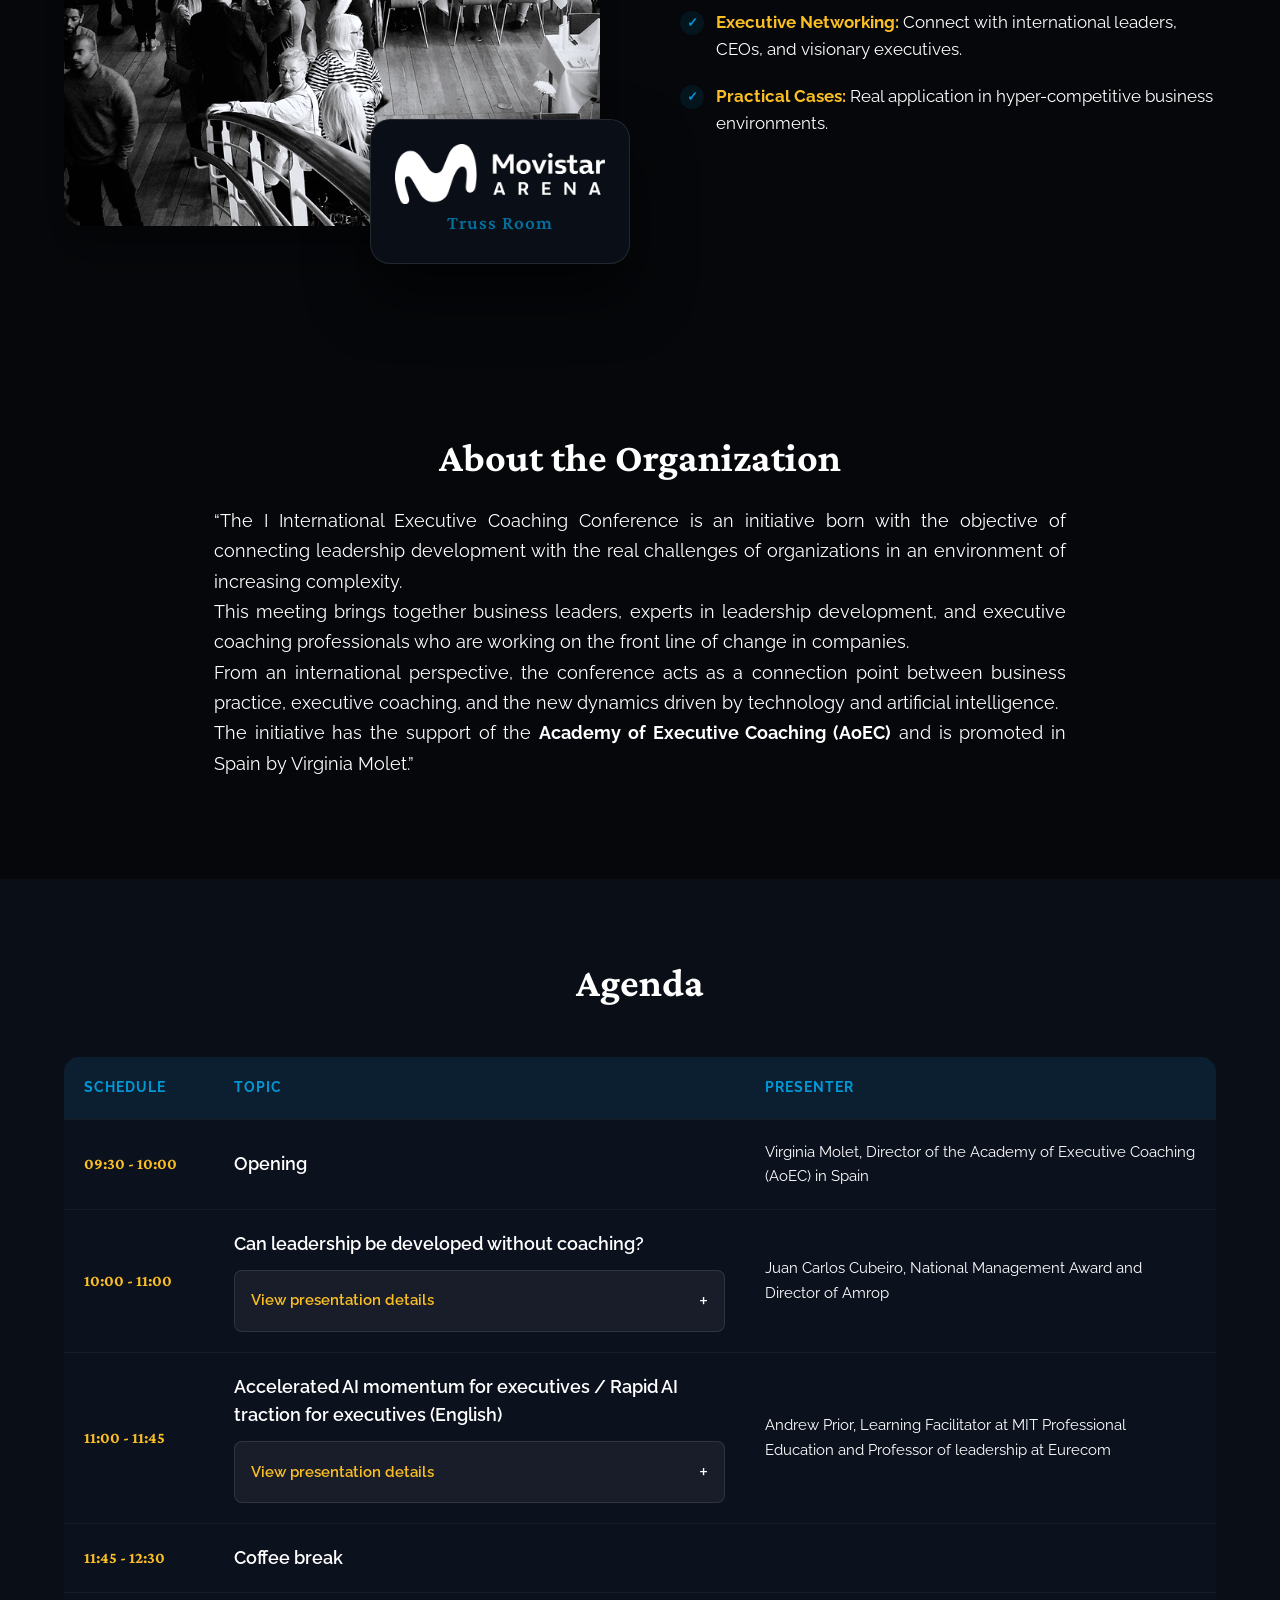
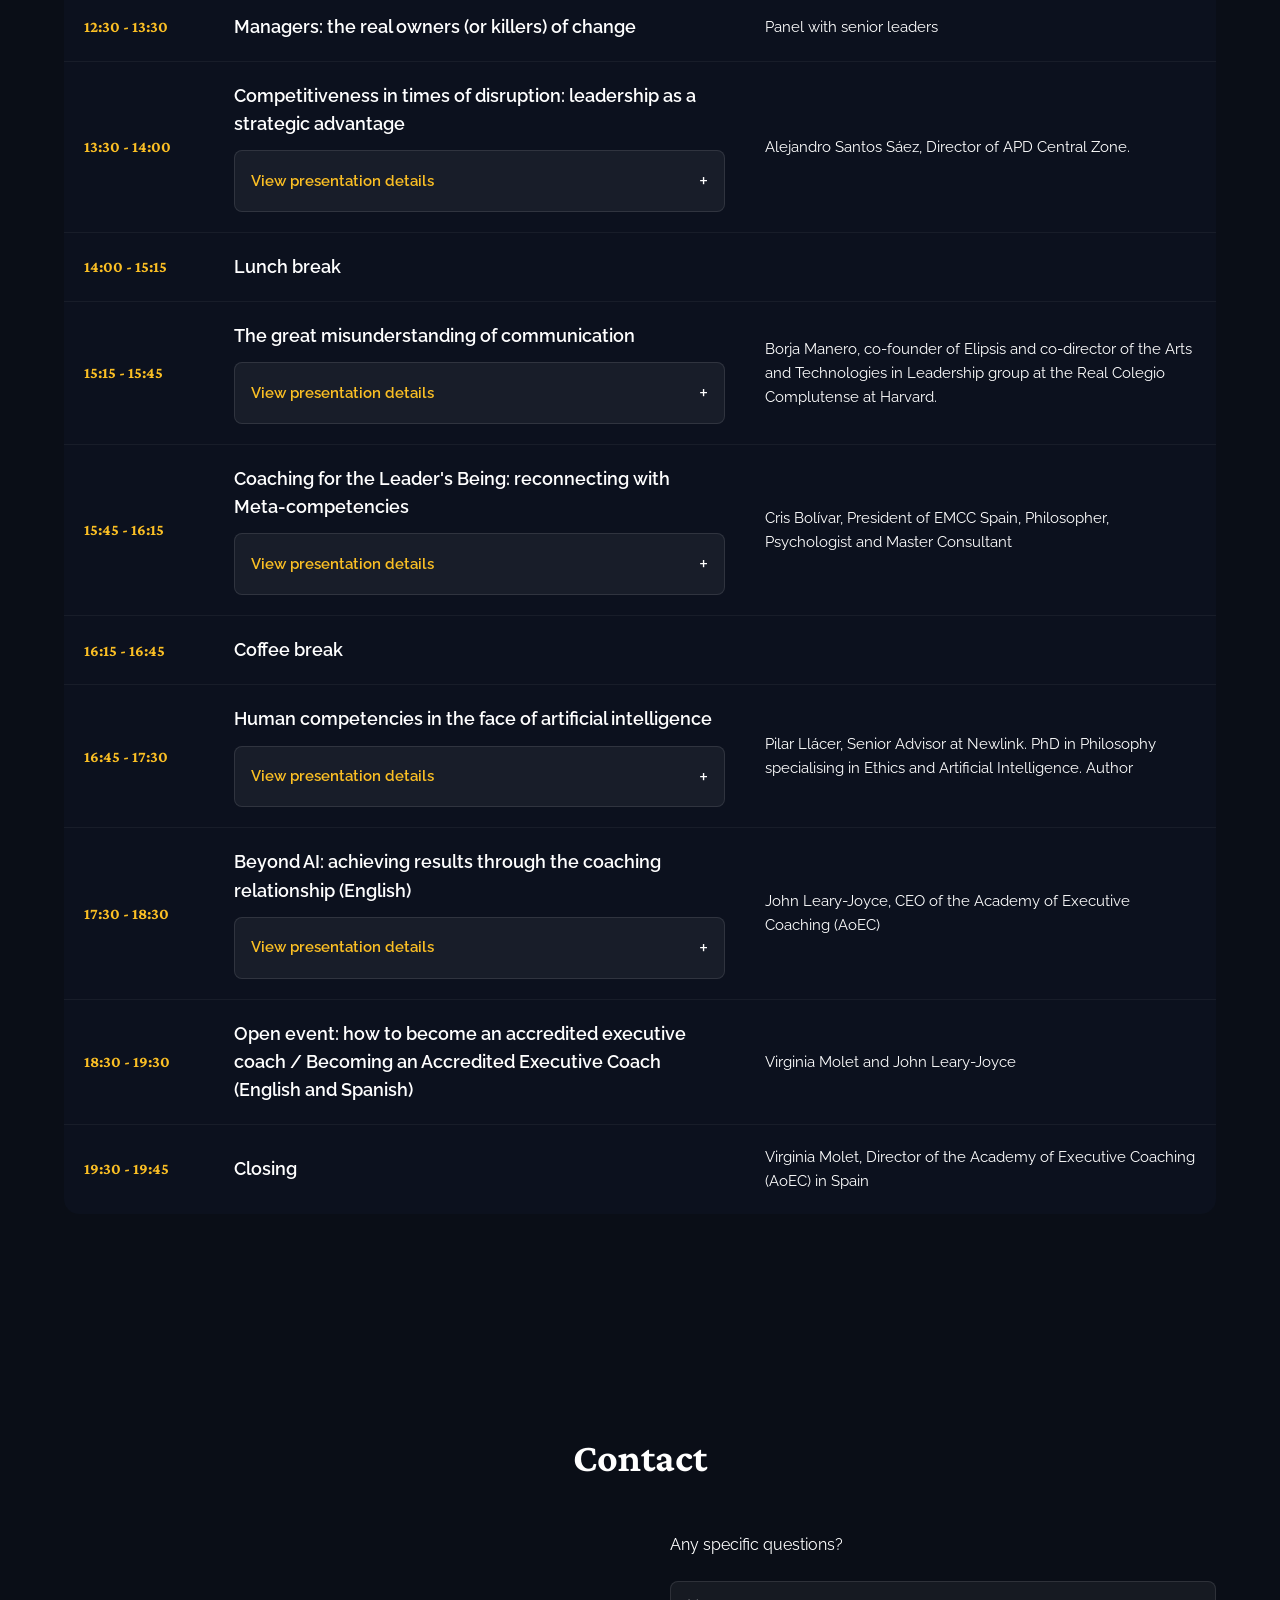
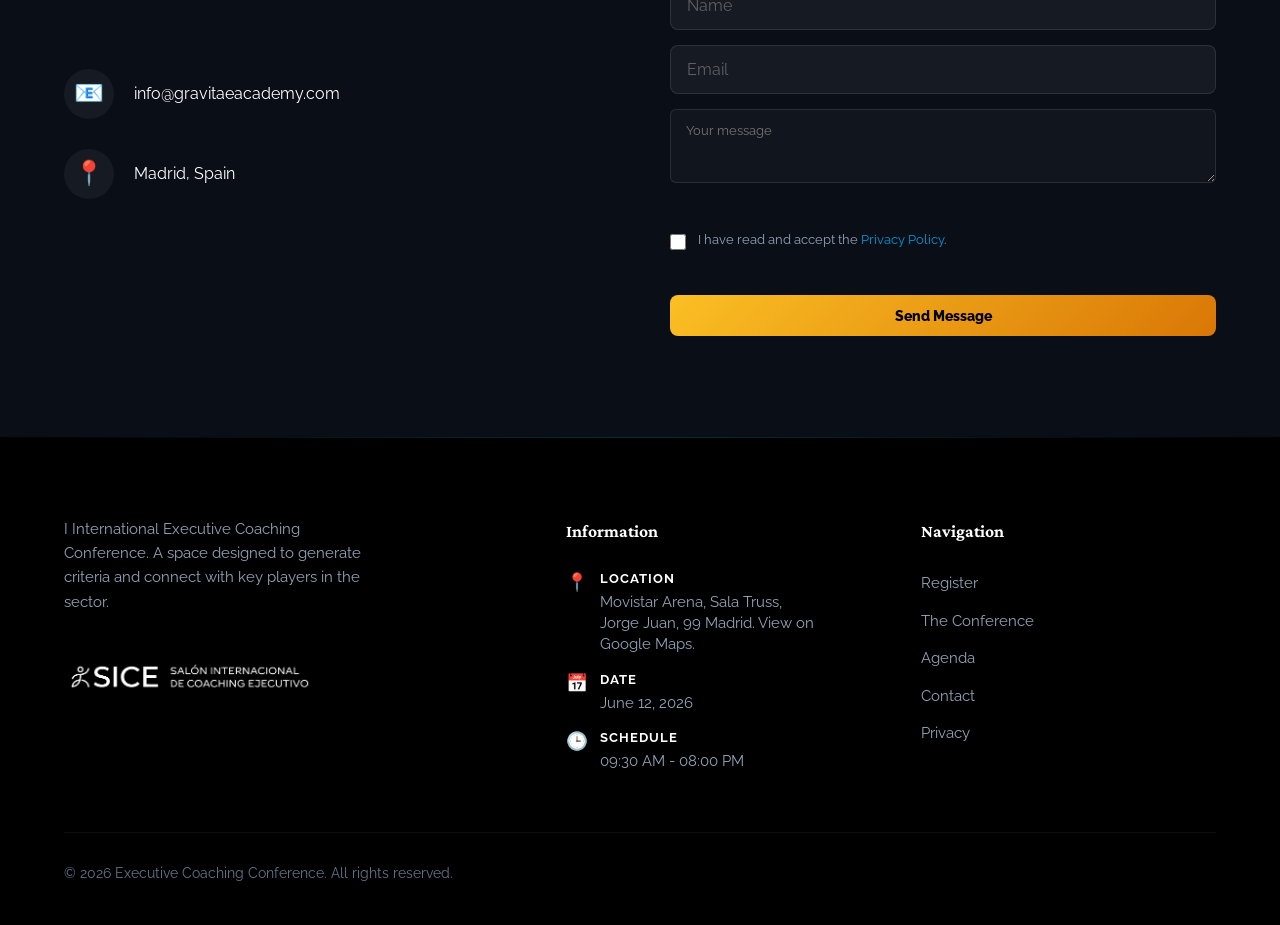
==== commit 8d93a5ce: "feat(web): update english agenda dropdowns and add Alejandro Santos picture" ====
--- a/en/index.html
+++ b/en/index.html
@@ -184,12 +184,30 @@
                             </tr>
                             <tr>
                                 <td class="time-cell">10:00 - 11:00</td>
-                                <td class="topic-cell">Can leadership be developed without coaching?</td>
+                                <td class="topic-cell">
+                                    Can leadership be developed without coaching?
+                                    <details class="agenda-details">
+                                        <summary>View presentation details</summary>
+                                        <div class="agenda-details-content">
+                                            <p>Juan Carlos will address a key question for current executive development: whether it is possible to develop leadership without coaching. His intervention will start from a central idea: leadership has changed profoundly and, in a context of accelerated transformation, its importance is greater than ever.</p>
+                                            <p>The session will explore what it means today to exercise a new leadership: more antifragile, full of integrity, reputable, and capable of combining compassionate firmness with humble visibility. He will also review the debate on whether a leader is born or made, differentiating between temperament, character, personality, and executive intelligence. From there, he will connect coaching with the leadership development that modern organizations need and with the way we have changed as professionals, teams, and society.</p>
+                                        </div>
+                                    </details>
+                                </td>
                                 <td class="presenter-cell">Juan Carlos Cubeiro, National Management Award and Director of Amrop</td>
                             </tr>
                             <tr>
                                 <td class="time-cell">11:00 - 11:45</td>
-                                <td class="topic-cell">Accelerated AI momentum for executives / Rapid AI traction for executives (English)</td>
+                                <td class="topic-cell">
+                                    Accelerated AI momentum for executives / Rapid AI traction for executives (English)
+                                    <details class="agenda-details">
+                                        <summary>View presentation details</summary>
+                                        <div class="agenda-details-content">
+                                            <p>Andrew will address the role of generative artificial intelligence in executive teams and the challenge of moving from experimentation to real deployment within organizations. The session will focus on how to decide where AI adds value, how to integrate it responsibly, and what conversations leaders need to have to support this transformation.</p>
+                                            <p>He will also explore the role that executive coaching can play in this context: helping leadership teams think better, make more conscious decisions, and develop the necessary capabilities to guide their organizations in an increasingly complex technological environment.</p>
+                                        </div>
+                                    </details>
+                                </td>
                                 <td class="presenter-cell">Andrew Prior, Learning Facilitator at MIT Professional Education and Professor of leadership at Eurecom</td>
                             </tr>
                             <tr>
@@ -204,7 +222,16 @@
                             </tr>
                             <tr>
                                 <td class="time-cell">13:30 - 14:00</td>
-                                <td class="topic-cell">Competitiveness in times of disruption: leadership as a strategic advantage</td>
+                                <td class="topic-cell">
+                                    Competitiveness in times of disruption: leadership as a strategic advantage
+                                    <details class="agenda-details">
+                                        <summary>View presentation details</summary>
+                                        <div class="agenda-details-content">
+                                            <p>Alejandro will talk about business competitiveness in a context of constant disruption, where advantage no longer depends solely on technology, costs, or the market, but on the quality of leadership. His intervention will focus on the ability of leaders to anticipate, make better decisions, build trust, attract talent, and mobilize the organization.</p>
+                                            <p>He will also address how artificial intelligence is accelerating change across all sectors, and why the most competitive companies will be those that know how to turn technology into real value through culture, talent, purpose, and strategic leadership.</p>
+                                        </div>
+                                    </details>
+                                </td>
                                 <td class="presenter-cell">Alejandro Santos Sáez, Director of APD Central Zone.</td>
                             </tr>
                             <tr>
@@ -214,12 +241,29 @@
                             </tr>
                             <tr>
                                 <td class="time-cell">15:15 - 15:45</td>
-                                <td class="topic-cell">The great misunderstanding of communication</td>
+                                <td class="topic-cell">
+                                    The great misunderstanding of communication
+                                    <details class="agenda-details">
+                                        <summary>View presentation details</summary>
+                                        <div class="agenda-details-content">
+                                            <p>What do a CERN physicist and an actor from the National Dramatic Center have in common? They are the same person, and his story says a lot about how we understand communication. In this talk, Borja Manero dismantles a widespread idea: that communicating well consists, above all, of speaking well. He also explores why so many of us learned to keep quiet before we learned to open our mouths. An invitation to review fear, perfectionism, and the path towards a more personal and connected way of communicating.</p>
+                                        </div>
+                                    </details>
+                                </td>
                                 <td class="presenter-cell">Borja Manero, co-founder of Elipsis and co-director of the Arts and Technologies in Leadership group at the Real Colegio Complutense at Harvard.</td>
                             </tr>
                             <tr>
                                 <td class="time-cell">15:45 - 16:15</td>
-                                <td class="topic-cell">Coaching for the Leader's Being: reconnecting with Meta-competencies</td>
+                                <td class="topic-cell">
+                                    Coaching for the Leader's Being: reconnecting with Meta-competencies
+                                    <details class="agenda-details">
+                                        <summary>View presentation details</summary>
+                                        <div class="agenda-details-content">
+                                            <p>Cris will talk about how coaching can accompany leaders beyond the development of technical, cognitive, or emotional skills. Her intervention will focus on the meta-competencies of the being: authenticity, presence, genuine trust, wisdom, and the ability to lead from a more conscious place.</p>
+                                            <p>The session will invite participants to review what a leader needs today to generate more cooperative, competent teams prepared to act in highly uncertain and complex environments.</p>
+                                        </div>
+                                    </details>
+                                </td>
                                 <td class="presenter-cell">Cris Bolívar, President of EMCC Spain, Philosopher, Psychologist and Master Consultant</td>
                             </tr>
                             <tr>
@@ -229,12 +273,30 @@
                             </tr>
                             <tr>
                                 <td class="time-cell">16:45 - 17:30</td>
-                                <td class="topic-cell">Human competencies in the face of artificial intelligence</td>
+                                <td class="topic-cell">
+                                    Human competencies in the face of artificial intelligence
+                                    <details class="agenda-details">
+                                        <summary>View presentation details</summary>
+                                        <div class="agenda-details-content">
+                                            <p>Pilar will address the great challenges of the present in a time marked by the advance of artificial intelligence and the need to reinforce what remains profoundly human. Her intervention will focus on the competencies that will be most relevant in this new context: the ability to learn, to listen, to exercise judgment, and the connection with meaning.</p>
+                                            <p>The session will invite reflection on why learning has become a strategic competency, and on the difference between truly listening and merely responding. From there, she will connect technology, humanity, and purpose to pose a fundamental question: what place do we want to occupy as people and as leaders in an increasingly automated world.</p>
+                                        </div>
+                                    </details>
+                                </td>
                                 <td class="presenter-cell">Pilar Llácer, Senior Advisor at Newlink. PhD in Philosophy specialising in Ethics and Artificial Intelligence. Author</td>
                             </tr>
                             <tr>
                                 <td class="time-cell">17:30 - 18:30</td>
-                                <td class="topic-cell">Beyond AI: achieving results through the coaching relationship (English)</td>
+                                <td class="topic-cell">
+                                    Beyond AI: achieving results through the coaching relationship (English)
+                                    <details class="agenda-details">
+                                        <summary>View presentation details</summary>
+                                        <div class="agenda-details-content">
+                                            <p>John will explore what makes coaching with a human coach continue to be profoundly relevant at a time when artificial intelligence can replicate many rational conversations. His intervention will focus on the coaching relationship as a living, emotional, and experiential space.</p>
+                                            <p>Through his approach, he will show how what happens in the present moment of the session allows working with real patterns, emotions, and dynamics that do not always appear in a purely analytical conversation. The session will focus on the transformative value of the relationship between coach and coachee.</p>
+                                        </div>
+                                    </details>
+                                </td>
                                 <td class="presenter-cell">John Leary-Joyce, CEO of the Academy of Executive Coaching (AoEC)</td>
                             </tr>
                             <tr>
--- a/style.css
+++ b/style.css
@@ -1437,6 +1437,66 @@
     }
 }
 
+/* Agenda Dropdown Details */
+.agenda-details {
+    margin-top: 12px;
+    background: rgba(255, 255, 255, 0.05);
+    border: 1px solid rgba(255, 255, 255, 0.1);
+    border-radius: 8px;
+    overflow: hidden;
+    transition: var(--transition);
+}
+
+.agenda-details[open] {
+    background: rgba(0, 152, 214, 0.05);
+    border-color: rgba(0, 152, 214, 0.3);
+}
+
+.agenda-details summary {
+    padding: 12px 16px;
+    cursor: pointer;
+    font-weight: 600;
+    font-size: 0.95rem;
+    color: var(--color-accent-yellow);
+    list-style: none;
+    position: relative;
+    display: flex;
+    align-items: center;
+    justify-content: space-between;
+}
+
+.agenda-details summary::-webkit-details-marker {
+    display: none;
+}
+
+.agenda-details summary::after {
+    content: '+';
+    font-size: 1.4rem;
+    font-weight: 400;
+    color: var(--color-white);
+    transition: transform 0.3s ease;
+}
+
+.agenda-details[open] summary::after {
+    content: '-';
+    transform: rotate(180deg);
+}
+
+.agenda-details-content {
+    padding: 0 16px 16px;
+    font-size: 0.95rem;
+    color: #cbd5e1;
+    line-height: 1.6;
+    font-weight: 400;
+}
+
+.agenda-details-content p {
+    margin-bottom: 12px;
+}
+.agenda-details-content p:last-child {
+    margin-bottom: 0;
+}
+
 
 /* Agenda Sub-nav */
 .agenda-nav-bar {
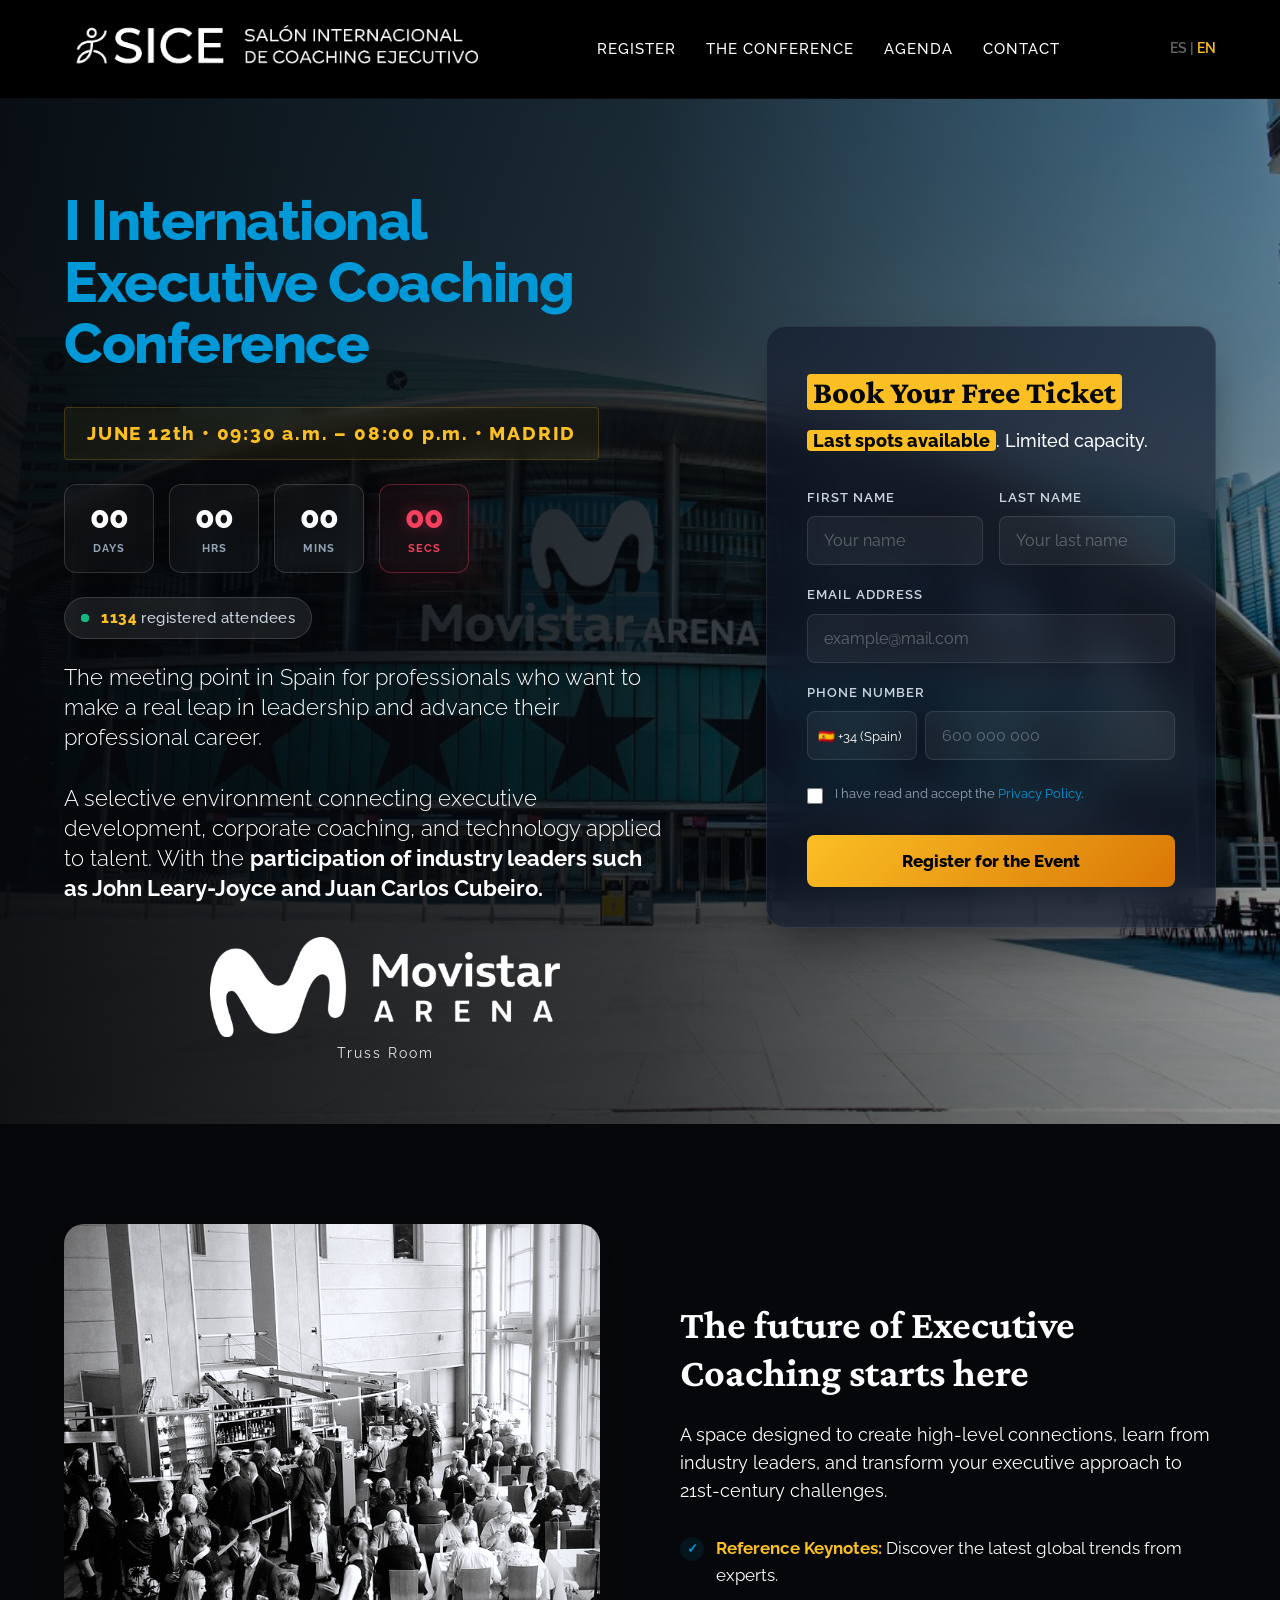
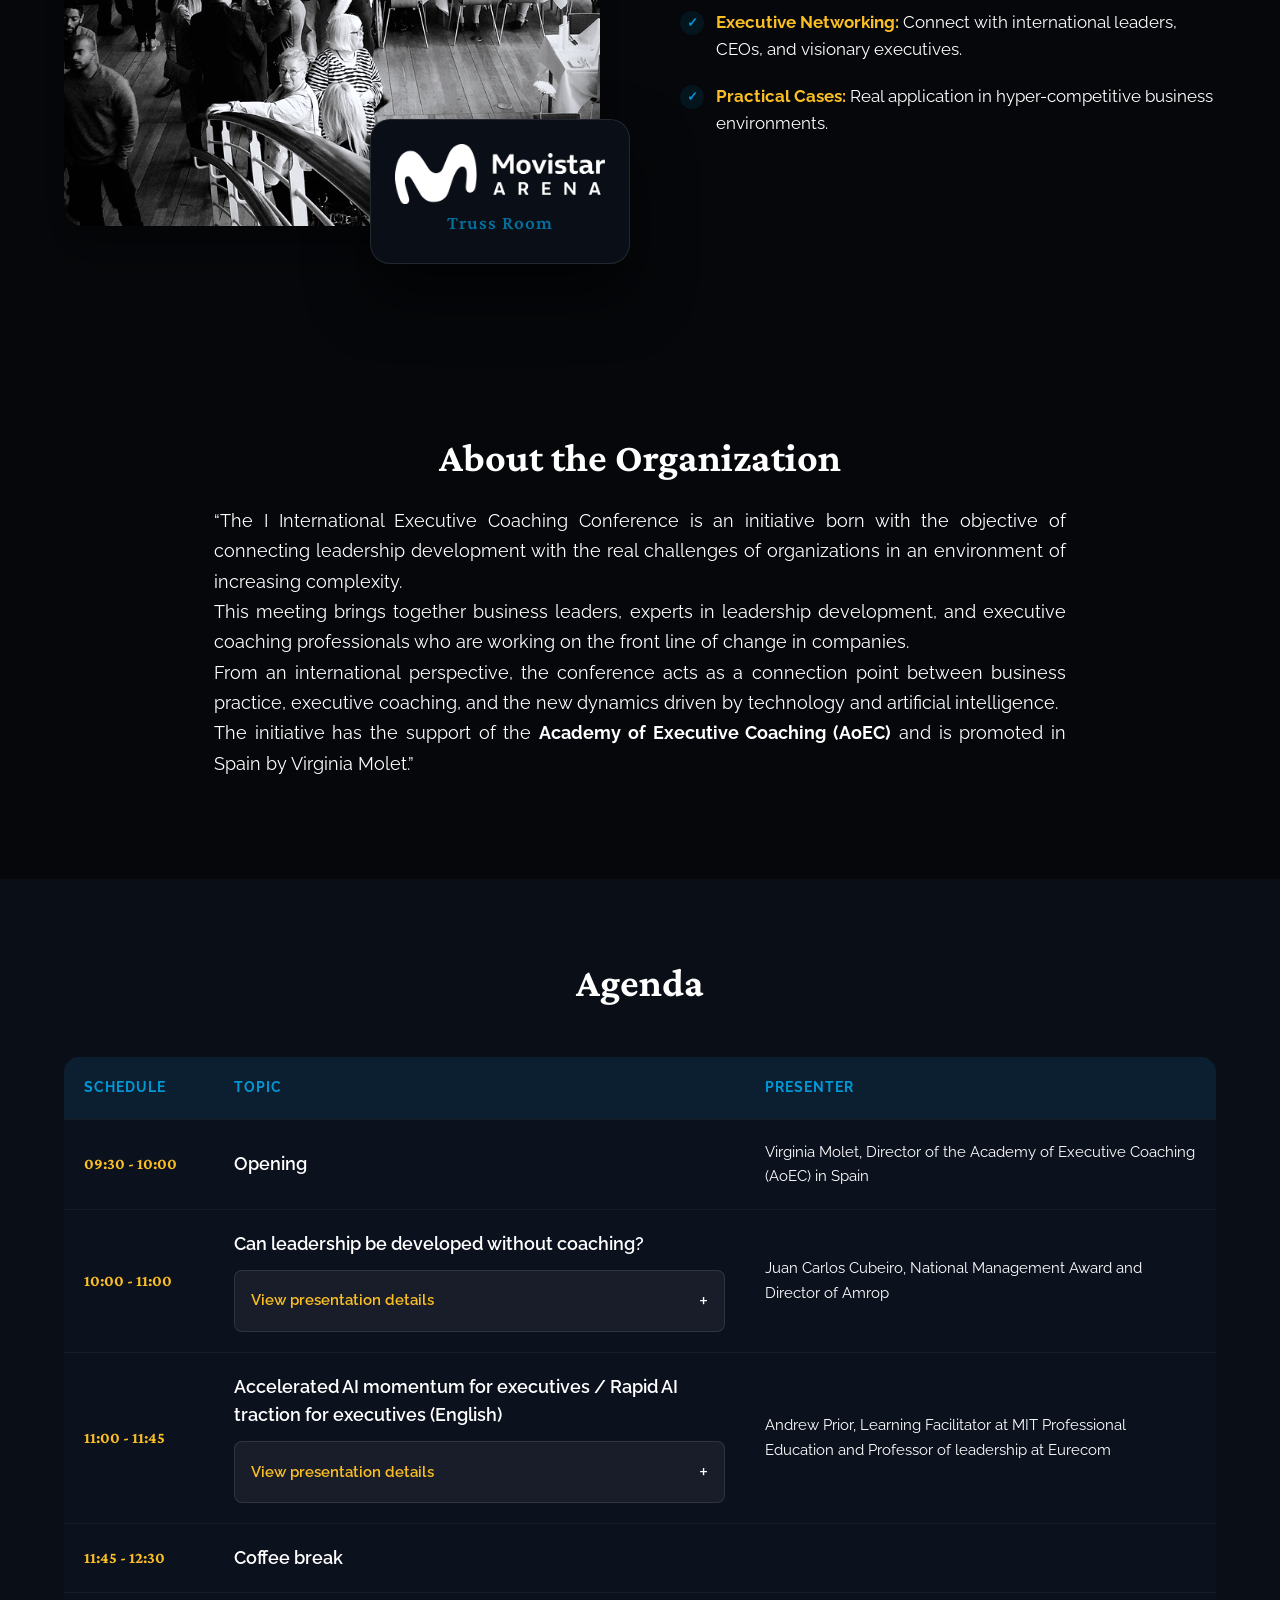
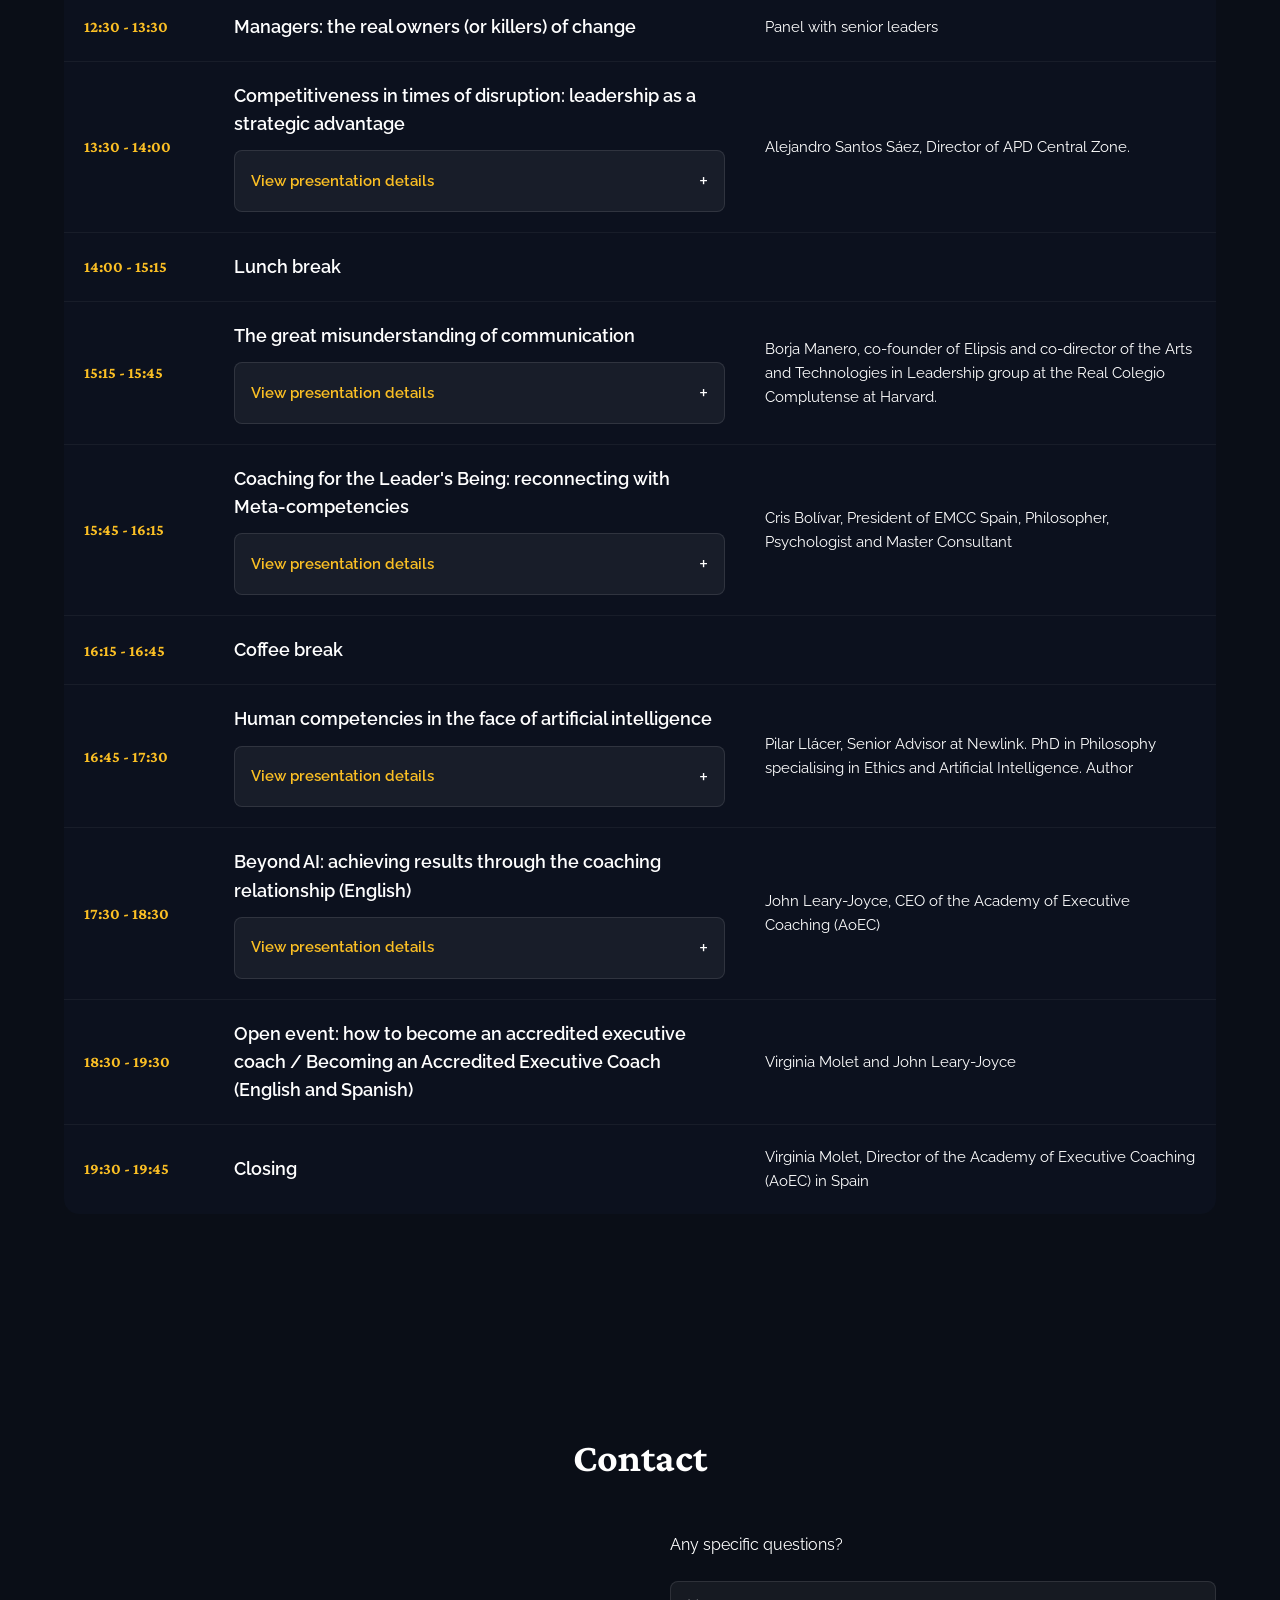
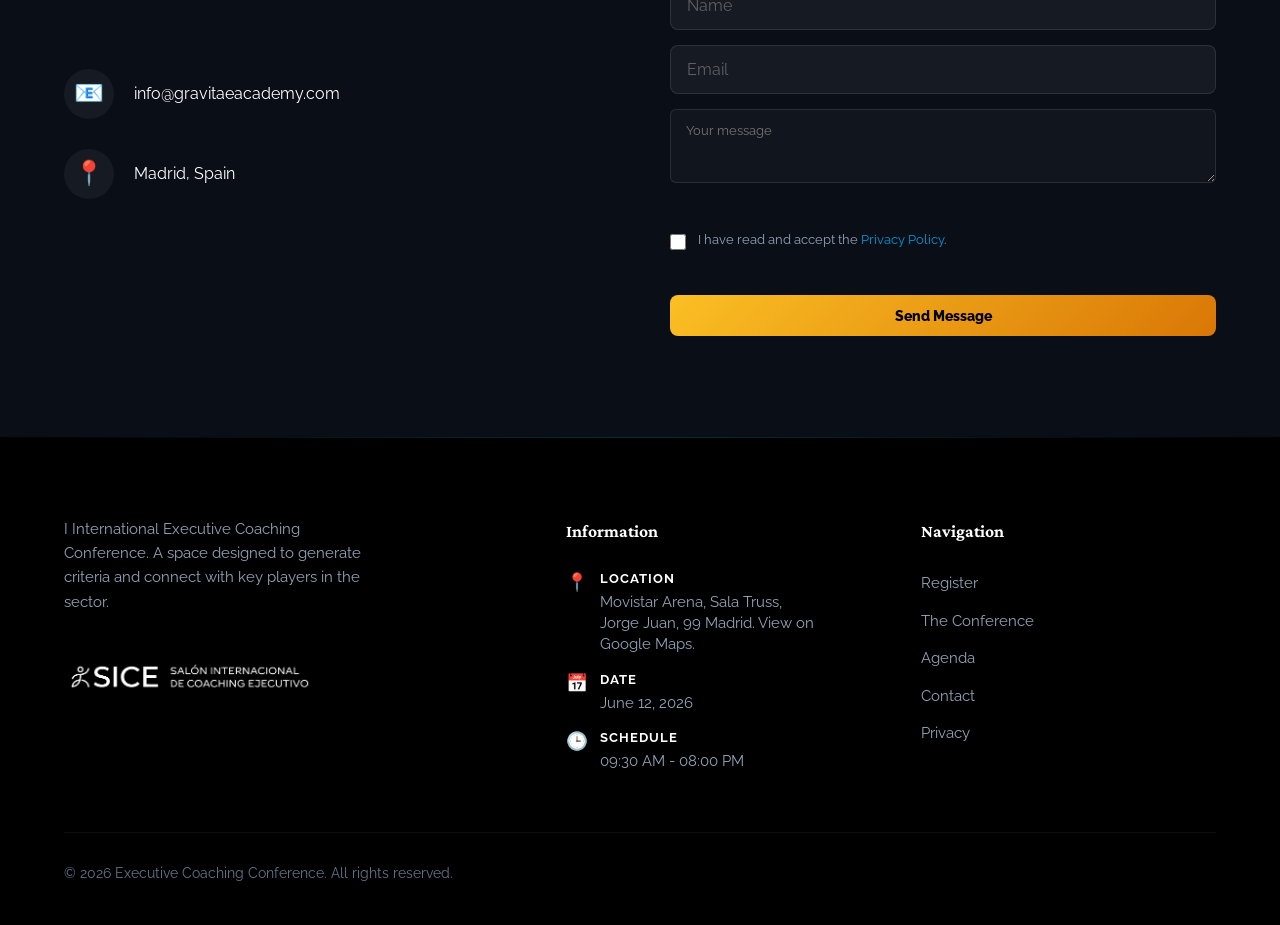
==== commit df536257: "content: update register text and participant count" ====
--- a/en/index.html
+++ b/en/index.html
@@ -67,7 +67,7 @@
                     </div>
                     <div class="counter-badge">
                         <span class="pulse-dot"></span>
-                        <span id="registered-counter">560</span> registered attendees
+                        <span id="registered-counter">1,210</span> registered attendees
                     </div>
                     <p class="subtitle text-white-force">The meeting point in Spain for professionals who want to make a real leap in leadership and advance their professional career.<br><br>A selective environment connecting executive development, corporate coaching, and technology applied to talent. With the <strong>participation of industry leaders such as John Leary-Joyce and Juan Carlos Cubeiro.</strong></p>
                     <div class="brand-group">
@@ -79,7 +79,7 @@
                 <div class="form-wrapper" id="registro">
                     <div class="glass-card">
                         <h2><span class="highlight-yellow">Book Your Free Ticket</span></h2>
-                        <p><span class="highlight-yellow">Last spots available</span>. Register now to secure your attendance.</p>
+                        <p><span class="highlight-yellow">Last spots available</span>. Limited capacity.</p>
                         
                         <form id="inscription-form" class="event-form">
                             <div class="form-row">
